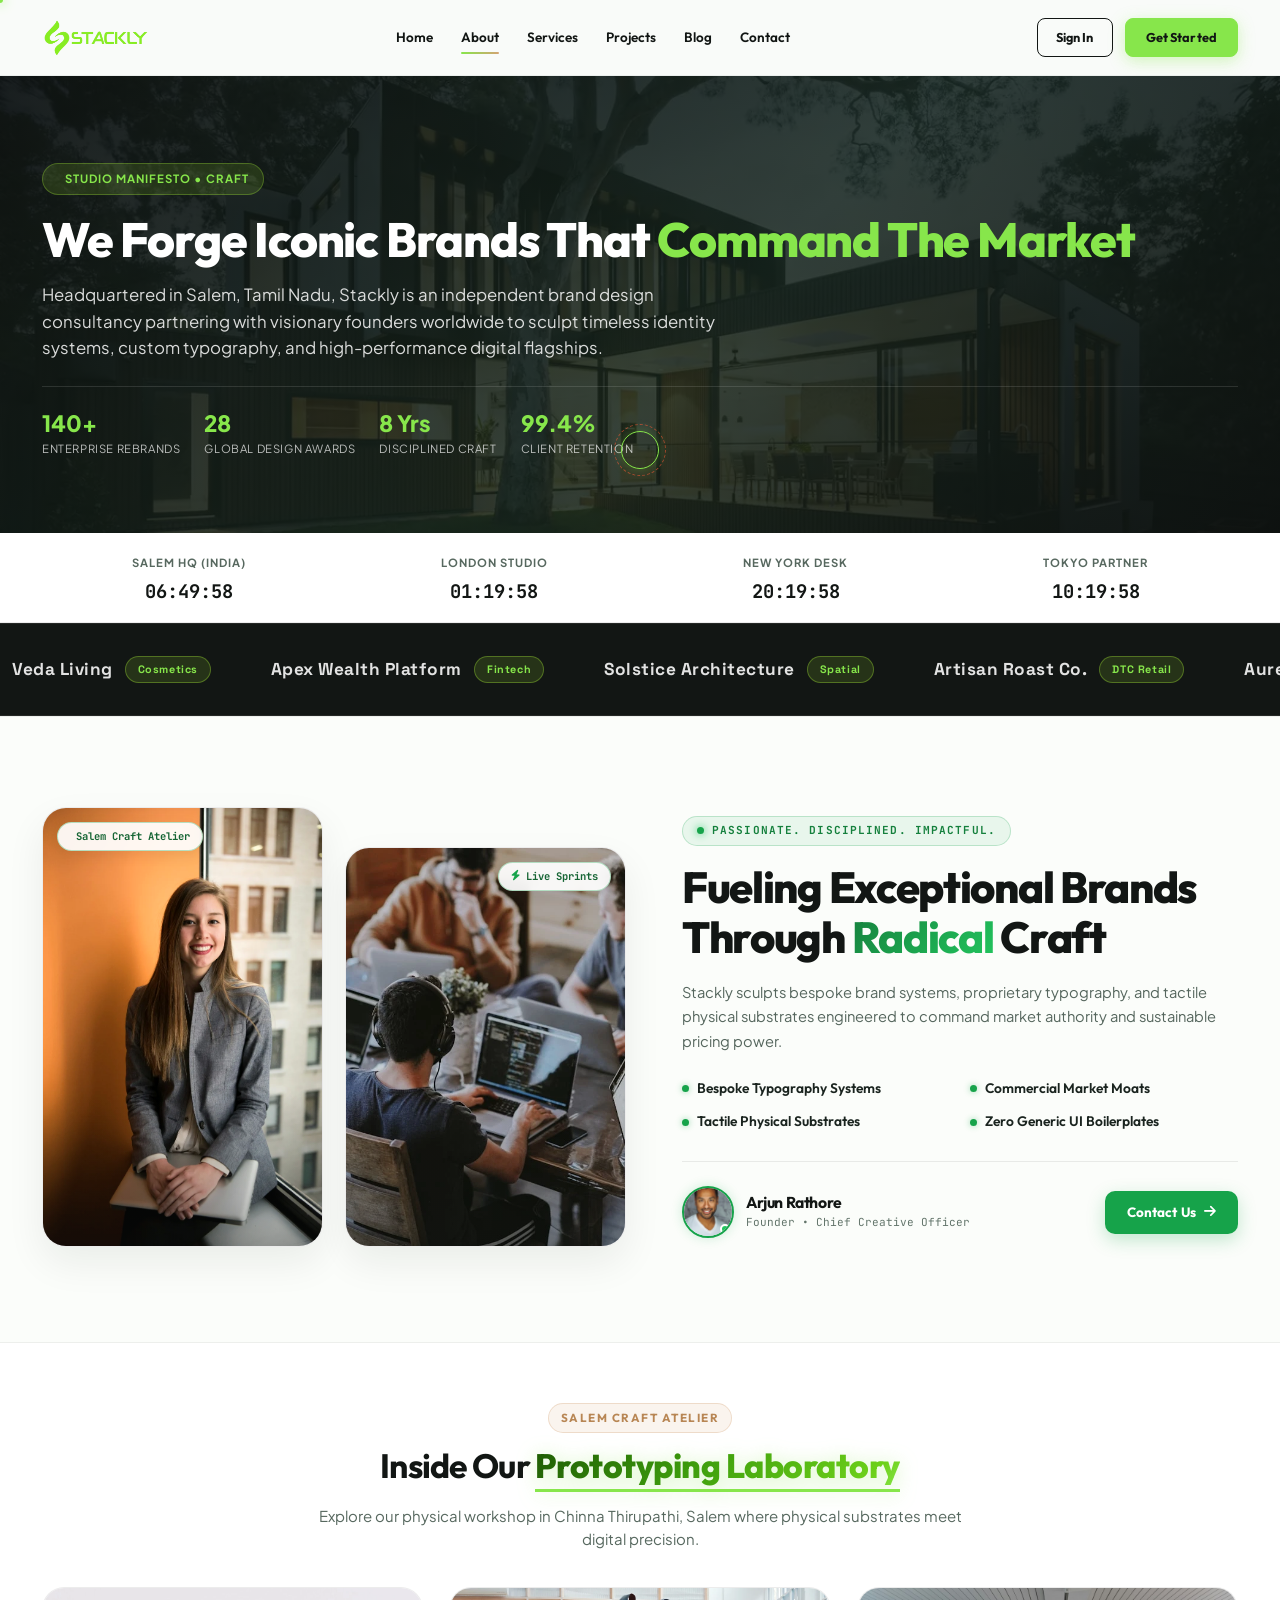
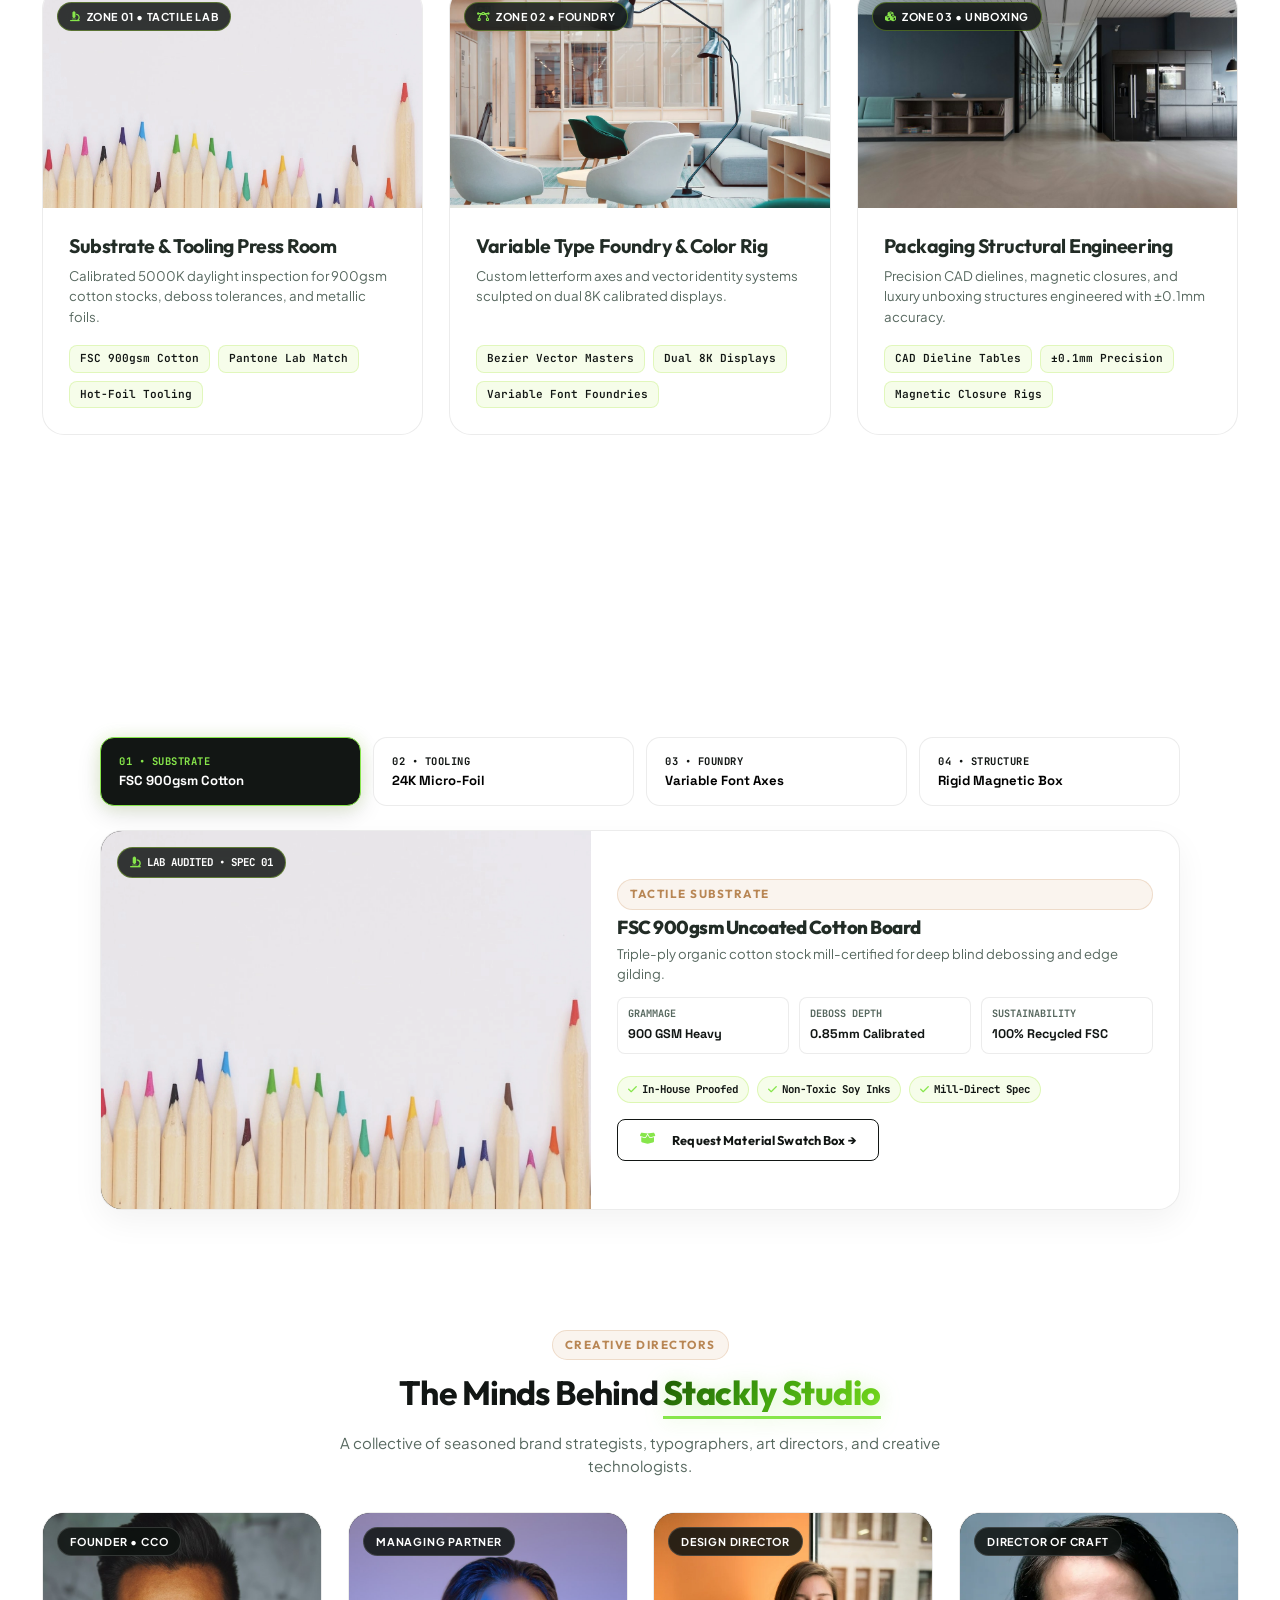
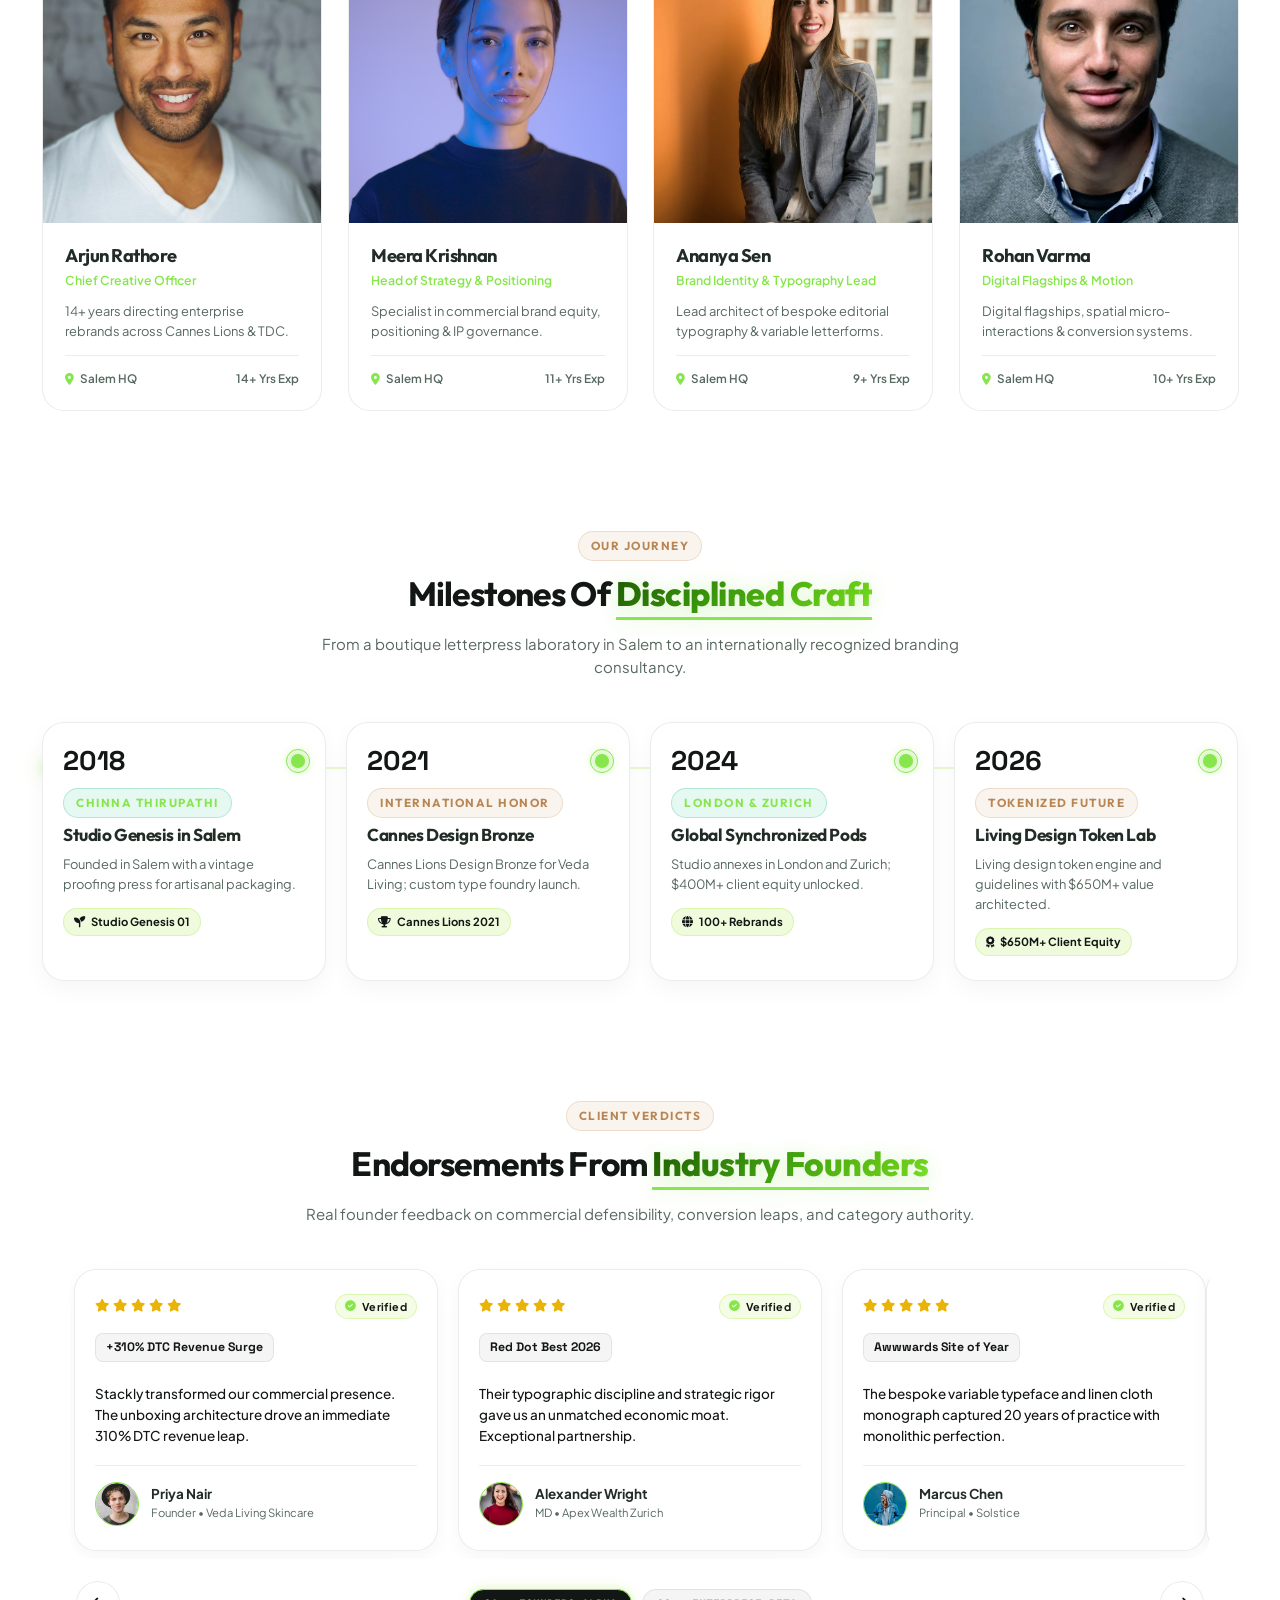
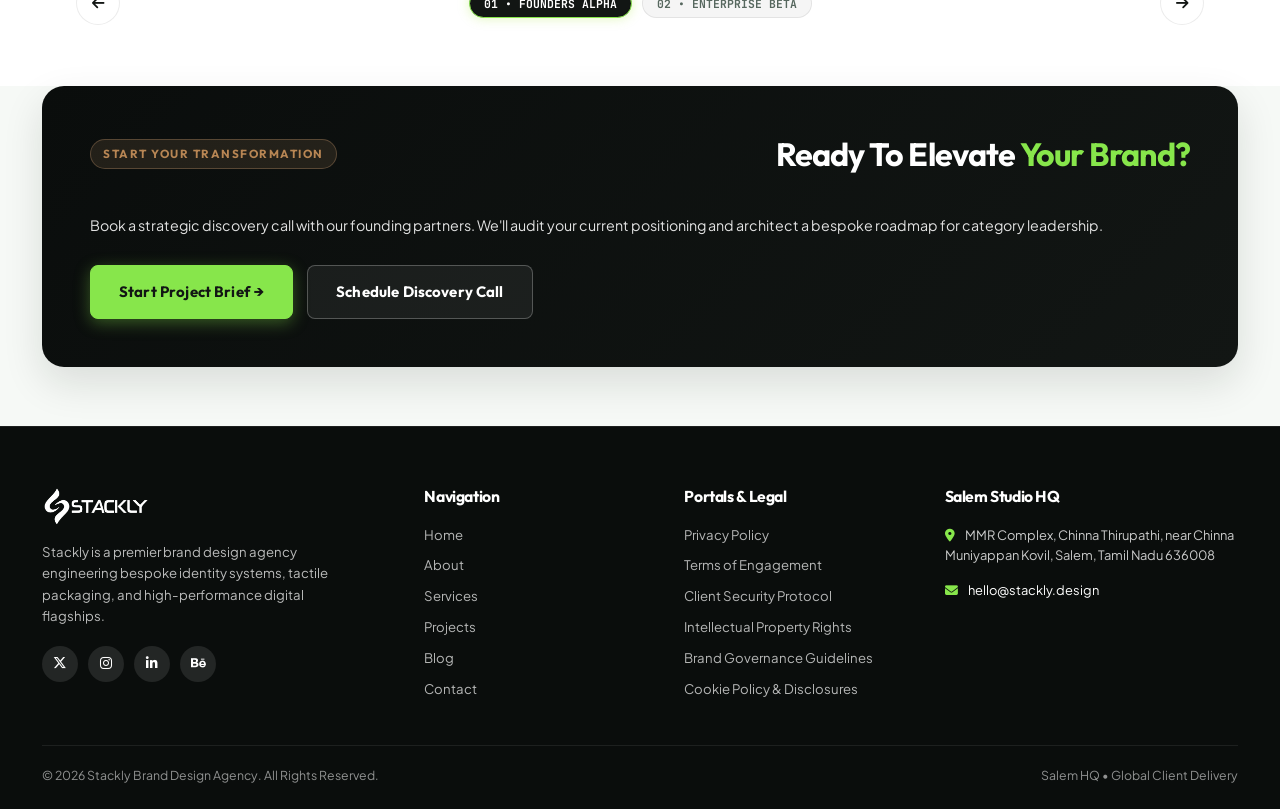
==== about.html @ 0f4bc715 "Add files via upload" ====
<!DOCTYPE html>
<html lang="en">
<head>
    <meta charset="UTF-8">
    <meta name="viewport" content="width=device-width, initial-scale=1.0">
    <title>About Atelier &amp; Philosophy | Stackly - Brand Design Agency</title>
    <link rel="icon" href="assets/top-logo.webp" type="image/webp">

    <link rel="preconnect" href="https://fonts.googleapis.com">
    <link rel="preconnect" href="https://fonts.gstatic.com" crossorigin>
    <link href="https://fonts.googleapis.com/css2?family=Inter:wght@300;400;500;600;700;800&family=JetBrains+Mono:wght@500;600;700&family=Playfair+Display:ital,wght@0,600;0,700;1,600&family=Plus+Jakarta+Sans:wght@400;500;600;700;800&family=Space+Grotesk:wght@500;600;700;800&display=swap" rel="stylesheet">
    <link rel="stylesheet" href="https://cdnjs.cloudflare.com/ajax/libs/font-awesome/6.5.1/css/all.min.css">
    <link rel="stylesheet" href="style.css">
</head>
<body>

    <header class="site-header">
        <div class="container header-container">
            <a href="index.html" class="brand-logo" title="Stackly Home">
                <img src="assets/logo.webp" alt="Stackly Studio">
            </a>

            <nav class="nav-links-wrap">
                <a href="index.html">Home</a>
                <a href="about.html" class="active">About</a>
                <a href="services.html">Services</a>
                <a href="projects.html">Projects</a>
                <a href="blog.html">Blog</a>
                <a href="contact.html">Contact</a>
            </nav>

            <div class="nav-cta-actions">
                <a href="signin.html" class="btn btn-outline" style="padding: 8px 18px; font-size: 0.85rem;">Sign In</a>
                <a href="get-started.html" class="btn btn-accent" style="padding: 8px 20px; font-size: 0.85rem;">Get Started</a>
                <button class="mobile-menu-toggle" id="mobileMenuToggle" aria-label="Open Menu">
                    <i class="fas fa-bars"></i>
                </button>
            </div>
        </div>
    </header>

    <div class="mobile-nav-drawer" id="mobileNavDrawer">
        <div class="mobile-drawer-header">
            <a href="index.html" class="brand-logo" title="Stackly Studio Home">
                <img src="assets/logo.webp" alt="Stackly Studio">
            </a>
            <button class="mobile-drawer-close" id="mobileDrawerClose" aria-label="Close Mobile Menu"><i class="fas fa-times"></i></button>
        </div>
        <div class="mobile-drawer-links">
            <a href="index.html">Home</a>
            <a href="about.html" class="active">About</a>
            <a href="services.html">Services</a>
            <a href="projects.html">Projects</a>
            <a href="blog.html">Blog</a>
            <a href="contact.html">Contact</a>
        </div>
        <div class="mobile-drawer-actions">
            <a href="signin.html" class="btn btn-outline btn-block">Sign In</a>
            <a href="get-started.html" class="btn btn-accent btn-block">Get Started</a>
        </div>
    </div>

    <section class="page-hero-banner hero-bg-about">
        <div class="container anim-slide-up">
            <span class="page-hero-eyebrow"><i class="fas fa-sparkles"></i> STUDIO MANIFESTO &bull; CRAFT</span>
            <h1 class="page-hero-title">
                We Forge Iconic Brands That <span>Command The Market</span>
            </h1>
            <p class="page-hero-subtitle">
                Headquartered in Salem, Tamil Nadu, Stackly is an independent brand design consultancy partnering with visionary founders worldwide to sculpt timeless identity systems, custom typography, and high-performance digital flagships.
            </p>
            <div class="page-hero-stats-row">
                <div class="page-hero-stat-item">
                    <span class="page-hero-stat-value">140+</span>
                    <span class="page-hero-stat-label">Enterprise Rebrands</span>
                </div>
                <div class="page-hero-stat-item">
                    <span class="page-hero-stat-value">28</span>
                    <span class="page-hero-stat-label">Global Design Awards</span>
                </div>
                <div class="page-hero-stat-item">
                    <span class="page-hero-stat-value">8 Yrs</span>
                    <span class="page-hero-stat-label">Disciplined Craft</span>
                </div>
                <div class="page-hero-stat-item">
                    <span class="page-hero-stat-value">99.4%</span>
                    <span class="page-hero-stat-label">Client Retention</span>
                </div>
            </div>
        </div>
    </section>

    <div style="background: #ffffff; border-bottom: 1px solid var(--border-subtle); padding: 16px 0;">
        <div class="container">
            <div style="display: flex; justify-content: space-around; flex-wrap: wrap; gap: 16px; text-align: center;" class="anim-slide-up">
                <div class="studio-clock-col">
                    <span style="font-size: 0.75rem; text-transform: uppercase; color: var(--text-muted); font-weight: 700; letter-spacing: 1px;">SALEM HQ (INDIA)</span>
                    <strong class="studio-clock-time" data-tz="Asia/Kolkata" style="display: block; font-family: 'JetBrains Mono', monospace; font-size: 1.25rem; color: var(--primary-green); margin-top: 4px;">--:--:--</strong>
                </div>
                <div class="studio-clock-col">
                    <span style="font-size: 0.75rem; text-transform: uppercase; color: var(--text-muted); font-weight: 700; letter-spacing: 1px;">LONDON STUDIO</span>
                    <strong class="studio-clock-time" data-tz="Europe/London" style="display: block; font-family: 'JetBrains Mono', monospace; font-size: 1.25rem; color: var(--primary-green); margin-top: 4px;">--:--:--</strong>
                </div>
                <div class="studio-clock-col">
                    <span style="font-size: 0.75rem; text-transform: uppercase; color: var(--text-muted); font-weight: 700; letter-spacing: 1px;">NEW YORK DESK</span>
                    <strong class="studio-clock-time" data-tz="America/New_York" style="display: block; font-family: 'JetBrains Mono', monospace; font-size: 1.25rem; color: var(--primary-green); margin-top: 4px;">--:--:--</strong>
                </div>
                <div class="studio-clock-col">
                    <span style="font-size: 0.75rem; text-transform: uppercase; color: var(--text-muted); font-weight: 700; letter-spacing: 1px;">TOKYO PARTNER</span>
                    <strong class="studio-clock-time" data-tz="Asia/Tokyo" style="display: block; font-family: 'JetBrains Mono', monospace; font-size: 1.25rem; color: var(--primary-green); margin-top: 4px;">--:--:--</strong>
                </div>
            </div>
        </div>
    </div>

    <div class="agency-marquee-section">
        <div class="agency-marquee-track">
            <span class="marquee-brand-item"><i class="fas fa-sparkles"></i> Veda Living <span class="marquee-pill">Cosmetics</span></span>
            <span class="marquee-brand-item"><i class="fas fa-sparkles"></i> Apex Wealth Platform <span class="marquee-pill">Fintech</span></span>
            <span class="marquee-brand-item"><i class="fas fa-sparkles"></i> Solstice Architecture <span class="marquee-pill">Spatial</span></span>
            <span class="marquee-brand-item"><i class="fas fa-sparkles"></i> Artisan Roast Co. <span class="marquee-pill">DTC Retail</span></span>
            <span class="marquee-brand-item"><i class="fas fa-sparkles"></i> Aurelia Haute Couture <span class="marquee-pill">Luxury</span></span>
            <span class="marquee-brand-item"><i class="fas fa-sparkles"></i> Horizon Mobility <span class="marquee-pill">EV &amp; Auto</span></span>
            <span class="marquee-brand-item"><i class="fas fa-sparkles"></i> Chronos Swiss Horology <span class="marquee-pill">Timepieces</span></span>
            <span class="marquee-brand-item"><i class="fas fa-sparkles"></i> Luma Spatial AI <span class="marquee-pill">Compute</span></span>

            <span class="marquee-brand-item"><i class="fas fa-sparkles"></i> Veda Living <span class="marquee-pill">Cosmetics</span></span>
            <span class="marquee-brand-item"><i class="fas fa-sparkles"></i> Apex Wealth Platform <span class="marquee-pill">Fintech</span></span>
            <span class="marquee-brand-item"><i class="fas fa-sparkles"></i> Solstice Architecture <span class="marquee-pill">Spatial</span></span>
            <span class="marquee-brand-item"><i class="fas fa-sparkles"></i> Artisan Roast Co. <span class="marquee-pill">DTC Retail</span></span>
            <span class="marquee-brand-item"><i class="fas fa-sparkles"></i> Aurelia Haute Couture <span class="marquee-pill">Luxury</span></span>
            <span class="marquee-brand-item"><i class="fas fa-sparkles"></i> Horizon Mobility <span class="marquee-pill">EV &amp; Auto</span></span>
            <span class="marquee-brand-item"><i class="fas fa-sparkles"></i> Chronos Swiss Horology <span class="marquee-pill">Timepieces</span></span>
            <span class="marquee-brand-item"><i class="fas fa-sparkles"></i> Luma Spatial AI <span class="marquee-pill">Compute</span></span>
        </div>
    </div>

    <section class="section atelier-showcase-section" id="atelierCreativeShowcase">
        <div class="container">
            <div class="atelier-showcase-grid">

                <div class="atelier-staggered-images anim-slide-up">
                    <div class="staggered-portrait-card card-primary">
                        <div class="portrait-img-wrap">
                            <img src="assets/images/hero_candidate_1.webp" alt="Stackly Creative Director at Salem Atelier" class="img-crystal-clear">
                            <div class="portrait-subtle-gradient"></div>
                        </div>
                        <div class="portrait-floating-badge">
                            <i class="fas fa-sparkles text-green"></i>
                            <span>Salem Craft Atelier</span>
                        </div>
                    </div>

                    <div class="staggered-portrait-card card-secondary">
                        <div class="portrait-img-wrap">
                            <img src="assets/images/team_collab.webp" alt="Stackly Brand Sprint Workshop" class="img-crystal-clear">
                            <div class="portrait-subtle-gradient"></div>
                        </div>
                        <div class="portrait-floating-badge badge-right">
                            <i class="fas fa-bolt text-green"></i>
                            <span>Live Sprints</span>
                        </div>
                    </div>
                </div>

                <div class="atelier-showcase-content anim-slide-up">
                    <div class="atelier-eyebrow-tag">
                        <span class="eyebrow-pulse-dot"></span>
                        <span>Passionate. Disciplined. Impactful.</span>
                    </div>

                    <h2 class="atelier-showcase-title">
                        Fueling Exceptional Brands Through <span class="text-green-accent">Radical</span> Craft
                    </h2>

                    <p class="atelier-showcase-desc">
                        Stackly sculpts bespoke brand systems, proprietary typography, and tactile physical substrates engineered to command market authority and sustainable pricing power.
                    </p>

                    <div class="atelier-checklist-grid">
                        <div class="checklist-col">
                            <div class="checklist-item">
                                <span class="green-bullet"></span>
                                <span>Bespoke Typography Systems</span>
                            </div>
                            <div class="checklist-item">
                                <span class="green-bullet"></span>
                                <span>Tactile Physical Substrates</span>
                            </div>
                        </div>
                        <div class="checklist-col">
                            <div class="checklist-item">
                                <span class="green-bullet"></span>
                                <span>Commercial Market Moats</span>
                            </div>
                            <div class="checklist-item">
                                <span class="green-bullet"></span>
                                <span>Zero Generic UI Boilerplates</span>
                            </div>
                        </div>
                    </div>

                    <div class="atelier-action-dock">
                        <div class="atelier-founder-card">
                            <div class="founder-avatar-wrap">
                                <img src="assets/images/founder_portrait.webp" alt="Arjun Rathore - Founder &amp; CCO">
                                <span class="founder-status-indicator"></span>
                            </div>
                            <div class="founder-details">
                                <h4 class="founder-name">Arjun Rathore</h4>
                                <span class="founder-role">Founder &bull; Chief Creative Officer</span>
                            </div>
                        </div>

                        <a href="contact.html" class="btn btn-green-action">
                            <span>Contact Us</span>
                            <i class="fas fa-arrow-right"></i>
                        </a>
                    </div>

                </div>

            </div>
        </div>
    </section>

    <section class="section" id="salemLaboratory" style="background: var(--bg-surface);">
        <div class="container">
            <div class="section-header text-center anim-slide-up">
                <span class="section-eyebrow sandal">SALEM CRAFT ATELIER</span>
                <h2 class="section-title">Inside Our <span>Prototyping Laboratory</span></h2>
                <p class="section-subtitle">Explore our physical workshop in Chinna Thirupathi, Salem where physical substrates meet digital precision.</p>
            </div>

            <div class="atelier-lab-grid anim-zoom-in">

                <div class="atelier-lab-card">
                    <div class="atelier-lab-thumb">
                        <img src="assets/images/studio_materials.webp" alt="Substrate and Tooling Press Room">
                        <span class="lab-hotspot-badge"><i class="fas fa-microscope"></i> ZONE 01 &bull; TACTILE LAB</span>
                    </div>
                    <div class="atelier-lab-body">
                        <h3>Substrate &amp; Tooling Press Room</h3>
                        <p>Calibrated 5000K daylight inspection for 900gsm cotton stocks, deboss tolerances, and metallic foils.</p>
                        <div class="lab-specs-tag-row">
                            <span class="lab-tag-pill">FSC 900gsm Cotton</span>
                            <span class="lab-tag-pill">Pantone Lab Match</span>
                            <span class="lab-tag-pill">Hot-Foil Tooling</span>
                        </div>
                    </div>
                </div>

                <div class="atelier-lab-card">
                    <div class="atelier-lab-thumb">
                        <img src="assets/images/hero_creative_workspace.webp" alt="Variable Typography Foundry">
                        <span class="lab-hotspot-badge"><i class="fas fa-bezier-curve"></i> ZONE 02 &bull; FOUNDRY</span>
                    </div>
                    <div class="atelier-lab-body">
                        <h3>Variable Type Foundry &amp; Color Rig</h3>
                        <p>Custom letterform axes and vector identity systems sculpted on dual 8K calibrated displays.</p>
                        <div class="lab-specs-tag-row">
                            <span class="lab-tag-pill">Bezier Vector Masters</span>
                            <span class="lab-tag-pill">Dual 8K Displays</span>
                            <span class="lab-tag-pill">Variable Font Foundries</span>
                        </div>
                    </div>
                </div>

                <div class="atelier-lab-card">
                    <div class="atelier-lab-thumb">
                        <img src="assets/images/studio_office.webp" alt="Packaging Engineering Workshop">
                        <span class="lab-hotspot-badge"><i class="fas fa-cubes"></i> ZONE 03 &bull; UNBOXING</span>
                    </div>
                    <div class="atelier-lab-body">
                        <h3>Packaging Structural Engineering</h3>
                        <p>Precision CAD dielines, magnetic closures, and luxury unboxing structures engineered with &plusmn;0.1mm accuracy.</p>
                        <div class="lab-specs-tag-row">
                            <span class="lab-tag-pill">CAD Dieline Tables</span>
                            <span class="lab-tag-pill">&plusmn;0.1mm Precision</span>
                            <span class="lab-tag-pill">Magnetic Closure Rigs</span>
                        </div>
                    </div>
                </div>
            </div>
        </div>
    </section>

    <section class="section" style="background: #ffffff;">
        <div class="container">
            <div class="section-header text-center anim-slide-up">
                <span class="section-eyebrow sandal">PROPRIETARY SUBSTRATES</span>
                <h2 class="section-title">The Studio Specimen <span>Vault</span></h2>
                <p class="section-subtitle">Every identity is grounded in tangible materiality. Select a substrate to inspect calibrated craft specs.</p>
            </div>

            <div class="specimen-vault-deck anim-zoom-in">

                <div class="specimen-tabs-row" id="specimenTabs">
                    <button class="specimen-tab-trigger active" data-specimen="0">
                        <span class="tab-tag">01 &bull; SUBSTRATE</span>
                        <span class="tab-label">FSC 900gsm Cotton</span>
                    </button>
                    <button class="specimen-tab-trigger" data-specimen="1">
                        <span class="tab-tag">02 &bull; TOOLING</span>
                        <span class="tab-label">24K Micro-Foil</span>
                    </button>
                    <button class="specimen-tab-trigger" data-specimen="2">
                        <span class="tab-tag">03 &bull; FOUNDRY</span>
                        <span class="tab-label">Variable Font Axes</span>
                    </button>
                    <button class="specimen-tab-trigger" data-specimen="3">
                        <span class="tab-tag">04 &bull; STRUCTURE</span>
                        <span class="tab-label">Rigid Magnetic Box</span>
                    </button>
                </div>

                <div class="specimen-display-panel" id="specimenPanel">
                    <div class="specimen-panel-thumb">
                        <img id="specimenImg" src="assets/images/studio_materials.webp" alt="FSC Cotton Substrate Specimen">
                        <span class="specimen-floating-badge" id="specimenBadge"><i class="fas fa-microscope"></i> LAB AUDITED &bull; SPEC 01</span>
                    </div>
                    <div class="specimen-panel-body">
                        <span class="section-eyebrow sandal" id="specimenCat" style="margin-bottom: 6px; display: inline-block;">TACTILE SUBSTRATE</span>
                        <h3 id="specimenTitle">FSC 900gsm Uncoated Cotton Board</h3>
                        <p id="specimenDesc">Triple-ply organic cotton stock mill-certified for deep blind debossing and edge gilding.</p>

                        <div class="specimen-specs-triad">
                            <div class="specimen-spec-box">
                                <span class="spec-k" id="specK1Title">Grammage</span>
                                <span class="spec-v" id="specK1Val">900 GSM Heavy</span>
                            </div>
                            <div class="specimen-spec-box">
                                <span class="spec-k" id="specK2Title">Deboss Depth</span>
                                <span class="spec-v" id="specK2Val">0.85mm Calibrated</span>
                            </div>
                            <div class="specimen-spec-box">
                                <span class="spec-k" id="specK3Title">Sustainability</span>
                                <span class="spec-v" id="specK3Val">100% Recycled FSC</span>
                            </div>
                        </div>

                        <div class="specimen-finishes-row">
                            <span class="specimen-chip"><i class="fas fa-check"></i> In-House Proofed</span>
                            <span class="specimen-chip"><i class="fas fa-check"></i> Non-Toxic Soy Inks</span>
                            <span class="specimen-chip"><i class="fas fa-check"></i> Mill-Direct Spec</span>
                        </div>

                        <div>
                            <a href="contact.html" class="btn btn-outline" style="padding: 10px 22px; font-size: 0.85rem;"><i class="fas fa-box-open" style="margin-right: 6px; color: var(--primary-lime);"></i> Request Material Swatch Box &rarr;</a>
                        </div>
                    </div>
                </div>
            </div>
        </div>
    </section>

    <section class="section" style="background: #ffffff;">
        <div class="container">
            <div class="section-header text-center anim-slide-up">
                <span class="section-eyebrow sandal">CREATIVE DIRECTORS</span>
                <h2 class="section-title">The Minds Behind <span>Stackly Studio</span></h2>
                <p class="section-subtitle">A collective of seasoned brand strategists, typographers, art directors, and creative technologists.</p>
            </div>

            <div class="team-interactive-grid">

                <div class="team-interactive-card anim-slide-up">
                    <div class="team-photo-frame">
                        <img src="assets/images/founder_portrait.webp" alt="Arjun Rathore">
                        <span class="team-role-pill">Founder &bull; CCO</span>
                        <div class="team-social-dock">
                            <a href="404.html" class="team-social-btn" title="LinkedIn"><i class="fab fa-linkedin-in"></i></a>
                            <a href="404.html" class="team-social-btn" title="X"><i class="fa-brands fa-x-twitter"></i></a>
                            <a href="404.html" class="team-social-btn" title="Behance"><i class="fab fa-behance"></i></a>
                            <a href="contact.html" class="team-social-btn" title="Contact"><i class="fas fa-envelope"></i></a>
                        </div>
                    </div>
                    <div class="team-card-info">
                        <h3>Arjun Rathore</h3>
                        <span class="team-sub-title">Chief Creative Officer</span>
                        <p>14+ years directing enterprise rebrands across Cannes Lions &amp; TDC.</p>
                        <div class="team-meta-row">
                            <span><i class="fas fa-location-dot" style="color: var(--primary-lime); margin-right: 4px;"></i> Salem HQ</span>
                            <span>14+ Yrs Exp</span>
                        </div>
                    </div>
                </div>

                <div class="team-interactive-card anim-slide-up" style="transition-delay: 0.1s;">
                    <div class="team-photo-frame">
                        <img src="assets/images/director_portrait.webp" alt="Meera Krishnan">
                        <span class="team-role-pill">Managing Partner</span>
                        <div class="team-social-dock">
                            <a href="404.html" class="team-social-btn" title="LinkedIn"><i class="fab fa-linkedin-in"></i></a>
                            <a href="404.html" class="team-social-btn" title="X"><i class="fa-brands fa-x-twitter"></i></a>
                            <a href="404.html" class="team-social-btn" title="Behance"><i class="fab fa-behance"></i></a>
                            <a href="contact.html" class="team-social-btn" title="Contact"><i class="fas fa-envelope"></i></a>
                        </div>
                    </div>
                    <div class="team-card-info">
                        <h3>Meera Krishnan</h3>
                        <span class="team-sub-title">Head of Strategy &amp; Positioning</span>
                        <p>Specialist in commercial brand equity, positioning &amp; IP governance.</p>
                        <div class="team-meta-row">
                            <span><i class="fas fa-location-dot" style="color: var(--primary-lime); margin-right: 4px;"></i> Salem HQ</span>
                            <span>11+ Yrs Exp</span>
                        </div>
                    </div>
                </div>

                <div class="team-interactive-card anim-slide-up" style="transition-delay: 0.2s;">
                    <div class="team-photo-frame">
                        <img src="assets/images/hero_candidate_1.webp" alt="Ananya Sen">
                        <span class="team-role-pill">Design Director</span>
                        <div class="team-social-dock">
                            <a href="404.html" class="team-social-btn" title="LinkedIn"><i class="fab fa-linkedin-in"></i></a>
                            <a href="404.html" class="team-social-btn" title="X"><i class="fa-brands fa-x-twitter"></i></a>
                            <a href="404.html" class="team-social-btn" title="Behance"><i class="fab fa-behance"></i></a>
                            <a href="contact.html" class="team-social-btn" title="Contact"><i class="fas fa-envelope"></i></a>
                        </div>
                    </div>
                    <div class="team-card-info">
                        <h3>Ananya Sen</h3>
                        <span class="team-sub-title">Brand Identity &amp; Typography Lead</span>
                        <p>Lead architect of bespoke editorial typography &amp; variable letterforms.</p>
                        <div class="team-meta-row">
                            <span><i class="fas fa-location-dot" style="color: var(--primary-lime); margin-right: 4px;"></i> Salem HQ</span>
                            <span>9+ Yrs Exp</span>
                        </div>
                    </div>
                </div>

                <div class="team-interactive-card anim-slide-up" style="transition-delay: 0.3s;">
                    <div class="team-photo-frame">
                        <img src="assets/images/design_lead.webp" alt="Rohan Varma">
                        <span class="team-role-pill">Director of Craft</span>
                        <div class="team-social-dock">
                            <a href="404.html" class="team-social-btn" title="LinkedIn"><i class="fab fa-linkedin-in"></i></a>
                            <a href="404.html" class="team-social-btn" title="X"><i class="fa-brands fa-x-twitter"></i></a>
                            <a href="404.html" class="team-social-btn" title="Behance"><i class="fab fa-behance"></i></a>
                            <a href="contact.html" class="team-social-btn" title="Contact"><i class="fas fa-envelope"></i></a>
                        </div>
                    </div>
                    <div class="team-card-info">
                        <h3>Rohan Varma</h3>
                        <span class="team-sub-title">Digital Flagships &amp; Motion</span>
                        <p>Digital flagships, spatial micro-interactions &amp; conversion systems.</p>
                        <div class="team-meta-row">
                            <span><i class="fas fa-location-dot" style="color: var(--primary-lime); margin-right: 4px;"></i> Salem HQ</span>
                            <span>10+ Yrs Exp</span>
                        </div>
                    </div>
                </div>
            </div>
        </div>
    </section>

    <section class="section" style="background: var(--bg-surface);">
        <div class="container">
            <div class="section-header text-center anim-slide-up">
                <span class="section-eyebrow sandal">OUR JOURNEY</span>
                <h2 class="section-title">Milestones Of <span>Disciplined Craft</span></h2>
                <p class="section-subtitle">From a boutique letterpress laboratory in Salem to an internationally recognized branding consultancy.</p>
            </div>

            <div class="timeline-pipeline-track anim-slide-up">

                <div class="timeline-pipeline-card">
                    <div class="timeline-node-header">
                        <span class="timeline-year-callout">2018</span>
                        <span class="timeline-node-pin"></span>
                    </div>
                    <span class="section-eyebrow" style="margin-bottom: 6px;">CHINNA THIRUPATHI</span>
                    <h4>Studio Genesis in Salem</h4>
                    <p>Founded in Salem with a vintage proofing press for artisanal packaging.</p>
                    <span class="timeline-stat-tag"><i class="fas fa-seedling"></i> Studio Genesis 01</span>
                </div>

                <div class="timeline-pipeline-card" style="transition-delay: 0.1s;">
                    <div class="timeline-node-header">
                        <span class="timeline-year-callout">2021</span>
                        <span class="timeline-node-pin"></span>
                    </div>
                    <span class="section-eyebrow sandal" style="margin-bottom: 6px;">INTERNATIONAL HONOR</span>
                    <h4>Cannes Design Bronze</h4>
                    <p>Cannes Lions Design Bronze for Veda Living; custom type foundry launch.</p>
                    <span class="timeline-stat-tag"><i class="fas fa-trophy"></i> Cannes Lions 2021</span>
                </div>

                <div class="timeline-pipeline-card" style="transition-delay: 0.2s;">
                    <div class="timeline-node-header">
                        <span class="timeline-year-callout">2024</span>
                        <span class="timeline-node-pin"></span>
                    </div>
                    <span class="section-eyebrow" style="margin-bottom: 6px;">LONDON &amp; ZURICH</span>
                    <h4>Global Synchronized Pods</h4>
                    <p>Studio annexes in London and Zurich; $400M+ client equity unlocked.</p>
                    <span class="timeline-stat-tag"><i class="fas fa-globe"></i> 100+ Rebrands</span>
                </div>

                <div class="timeline-pipeline-card" style="transition-delay: 0.3s;">
                    <div class="timeline-node-header">
                        <span class="timeline-year-callout">2026</span>
                        <span class="timeline-node-pin"></span>
                    </div>
                    <span class="section-eyebrow sandal" style="margin-bottom: 6px;">TOKENIZED FUTURE</span>
                    <h4>Living Design Token Lab</h4>
                    <p>Living design token engine and guidelines with $650M+ value architected.</p>
                    <span class="timeline-stat-tag"><i class="fas fa-award"></i> $650M+ Client Equity</span>
                </div>
            </div>
        </div>
    </section>

    <section class="section" style="background: var(--bg-surface);">
        <div class="container">
            <div class="section-header text-center anim-slide-up">
                <span class="section-eyebrow sandal">CLIENT VERDICTS</span>
                <h2 class="section-title">Endorsements From <span>Industry Founders</span></h2>
                <p class="section-subtitle">Real founder feedback on commercial defensibility, conversion leaps, and category authority.</p>
            </div>

            <div class="verdicts-multislide-container anim-zoom-in">
                <div class="verdicts-multislide-viewport">
                    <div class="verdicts-multislide-track" id="verdictsMultiTrack">

                        <div class="verdicts-deck-page">

                            <div class="verdict-compact-card">
                                <div>
                                    <div class="short-card-header">
                                        <div class="stars-rating-row">
                                            <i class="fas fa-star"></i><i class="fas fa-star"></i><i class="fas fa-star"></i><i class="fas fa-star"></i><i class="fas fa-star"></i>
                                        </div>
                                        <span class="verified-founder-badge"><i class="fas fa-check-circle"></i> Verified</span>
                                    </div>
                                    <span class="impact-metric-pill">+310% DTC Revenue Surge</span>
                                    <p class="verdict-card-quote">
                                        Stackly transformed our commercial presence. The unboxing architecture drove an immediate 310% DTC revenue leap.
                                    </p>
                                </div>
                                <div class="short-client-profile">
                                    <img src="assets/images/user1.webp" alt="Priya Nair" class="short-client-avatar">
                                    <div class="short-client-meta">
                                        <strong>Priya Nair</strong>
                                        <span>Founder &bull; Veda Living Skincare</span>
                                    </div>
                                </div>
                            </div>

                            <div class="verdict-compact-card">
                                <div>
                                    <div class="short-card-header">
                                        <div class="stars-rating-row">
                                            <i class="fas fa-star"></i><i class="fas fa-star"></i><i class="fas fa-star"></i><i class="fas fa-star"></i><i class="fas fa-star"></i>
                                        </div>
                                        <span class="verified-founder-badge"><i class="fas fa-check-circle"></i> Verified</span>
                                    </div>
                                    <span class="impact-metric-pill">Red Dot Best 2026</span>
                                    <p class="verdict-card-quote">
                                        Their typographic discipline and strategic rigor gave us an unmatched economic moat. Exceptional partnership.
                                    </p>
                                </div>
                                <div class="short-client-profile">
                                    <img src="assets/images/user2.webp" alt="Alexander Wright" class="short-client-avatar">
                                    <div class="short-client-meta">
                                        <strong>Alexander Wright</strong>
                                        <span>MD &bull; Apex Wealth Zurich</span>
                                    </div>
                                </div>
                            </div>

                            <div class="verdict-compact-card">
                                <div>
                                    <div class="short-card-header">
                                        <div class="stars-rating-row">
                                            <i class="fas fa-star"></i><i class="fas fa-star"></i><i class="fas fa-star"></i><i class="fas fa-star"></i><i class="fas fa-star"></i>
                                        </div>
                                        <span class="verified-founder-badge"><i class="fas fa-check-circle"></i> Verified</span>
                                    </div>
                                    <span class="impact-metric-pill">Awwwards Site of Year</span>
                                    <p class="verdict-card-quote">
                                        The bespoke variable typeface and linen cloth monograph captured 20 years of practice with monolithic perfection.
                                    </p>
                                </div>
                                <div class="short-client-profile">
                                    <img src="assets/images/user3.webp" alt="Marcus Chen" class="short-client-avatar">
                                    <div class="short-client-meta">
                                        <strong>Marcus Chen</strong>
                                        <span>Principal &bull; Solstice</span>
                                    </div>
                                </div>
                            </div>
                        </div>

                        <div class="verdicts-deck-page">

                            <div class="verdict-compact-card">
                                <div>
                                    <div class="short-card-header">
                                        <div class="stars-rating-row">
                                            <i class="fas fa-star"></i><i class="fas fa-star"></i><i class="fas fa-star"></i><i class="fas fa-star"></i><i class="fas fa-star"></i>
                                        </div>
                                        <span class="verified-founder-badge"><i class="fas fa-check-circle"></i> Verified</span>
                                    </div>
                                    <span class="impact-metric-pill">+220% Subscriptions</span>
                                    <p class="verdict-card-quote">
                                        Our embossed airtight tin packaging and headless store increased repeat subscriptions and customer LTV by 220%.
                                    </p>
                                </div>
                                <div class="short-client-profile">
                                    <img src="assets/images/user4.webp" alt="Elena Rossi" class="short-client-avatar">
                                    <div class="short-client-meta">
                                        <strong>Elena Rossi</strong>
                                        <span>Co-Founder &bull; Artisan Roast</span>
                                    </div>
                                </div>
                            </div>

                            <div class="verdict-compact-card">
                                <div>
                                    <div class="short-card-header">
                                        <div class="stars-rating-row">
                                            <i class="fas fa-star"></i><i class="fas fa-star"></i><i class="fas fa-star"></i><i class="fas fa-star"></i><i class="fas fa-star"></i>
                                        </div>
                                        <span class="verified-founder-badge"><i class="fas fa-check-circle"></i> Verified</span>
                                    </div>
                                    <span class="impact-metric-pill">100% Collector Sell-Out</span>
                                    <p class="verdict-card-quote">
                                        From kinetic tourbillon stingers to VIP certificates, Stackly executed luxury horology with surgical precision.
                                    </p>
                                </div>
                                <div class="short-client-profile">
                                    <img src="assets/images/cand_1508214751196-bcfd4ca60f91.webp" alt="Henri Dumont" class="short-client-avatar">
                                    <div class="short-client-meta">
                                        <strong>Henri Dumont</strong>
                                        <span>Heritage Director &bull; Chronos</span>
                                    </div>
                                </div>
                            </div>

                            <div class="verdict-compact-card">
                                <div>
                                    <div class="short-card-header">
                                        <div class="stars-rating-row">
                                            <i class="fas fa-star"></i><i class="fas fa-star"></i><i class="fas fa-star"></i><i class="fas fa-star"></i><i class="fas fa-star"></i>
                                        </div>
                                        <span class="verified-founder-badge"><i class="fas fa-check-circle"></i> Verified</span>
                                    </div>
                                    <span class="impact-metric-pill">Vogue Global Feature</span>
                                    <p class="verdict-card-quote">
                                        Sub-second page speeds and haute editorial layouts that convert discerning luxury buyers effortlessly.
                                    </p>
                                </div>
                                <div class="short-client-profile">
                                    <img src="assets/images/cand_1531746020798-e6953c6e8e04.webp" alt="Sophie Laurent" class="short-client-avatar">
                                    <div class="short-client-meta">
                                        <strong>Sophie Laurent</strong>
                                        <span>Creative Lead &bull; Aurelia</span>
                                    </div>
                                </div>
                            </div>
                        </div>
                    </div>
                </div>

                <div class="verdict-controls-bar">
                    <button class="verdict-nav-btn" id="prevVerdictsBtn" aria-label="Previous Reviews">
                        <i class="fas fa-arrow-left"></i>
                    </button>

                    <div class="verdict-indicators">
                        <button class="verdict-indicator-btn active" data-deck="0">01 &bull; FOUNDERS ALPHA</button>
                        <button class="verdict-indicator-btn" data-deck="1">02 &bull; ENTERPRISE BETA</button>
                    </div>

                    <button class="verdict-nav-btn" id="nextVerdictsBtn" aria-label="Next Reviews">
                        <i class="fas fa-arrow-right"></i>
                    </button>
                </div>
            </div>
        </div>
    </section>

    <section class="section" style="padding-top: 0;">
        <div class="container">
            <div class="responsive-cta-banner anim-zoom-in">
                <span class="section-eyebrow sandal">START YOUR TRANSFORMATION</span>
                <h2>Ready To Elevate <span>Your Brand?</span></h2>
                <p>Book a strategic discovery call with our founding partners. We'll audit your current positioning and architect a bespoke roadmap for category leadership.</p>
                <div class="responsive-cta-buttons">
                    <a href="get-started.html" class="btn btn-primary" style="padding: 14px 28px;">Start Project Brief &rarr;</a>
                    <a href="contact.html" class="btn btn-outline" style="padding: 14px 28px; background: rgba(255,255,255,0.06); border-color: rgba(255,255,255,0.25); color: #ffffff;">Schedule Discovery Call</a>
                </div>
            </div>
        </div>
    </section>

    <footer class="site-footer">
        <div class="container">
            <div class="footer-grid">
                <div class="footer-brand-col">
                    <a href="index.html"><img src="assets/logo.webp" alt="Stackly Studio"></a>
                    <p>Stackly is a premier brand design agency engineering bespoke identity systems, tactile packaging, and high-performance digital flagships.</p>
                    <div class="footer-socials">
                        <a href="404.html" class="footer-social-btn" title="X"><i class="fa-brands fa-x-twitter"></i></a>
                        <a href="404.html" class="footer-social-btn" title="Instagram"><i class="fab fa-instagram"></i></a>
                        <a href="404.html" class="footer-social-btn" title="LinkedIn"><i class="fab fa-linkedin-in"></i></a>
                        <a href="404.html" class="footer-social-btn" title="Behance"><i class="fab fa-behance"></i></a>
                    </div>
                </div>
                <div class="footer-col">
                    <h4>Navigation</h4>
                    <div class="footer-links-list">
                        <a href="index.html">Home</a>
                        <a href="about.html">About</a>
                        <a href="services.html">Services</a>
                        <a href="projects.html">Projects</a>
                        <a href="blog.html">Blog</a>
                        <a href="contact.html">Contact</a>
                    </div>
                </div>
                <div class="footer-col">
                    <h4>Portals &amp; Legal</h4>
                    <div class="footer-links-list">
                        <a href="404.html">Privacy Policy</a>
                        <a href="404.html">Terms of Engagement</a>
                        <a href="404.html">Client Security Protocol</a>
                        <a href="404.html">Intellectual Property Rights</a>
                        <a href="404.html">Brand Governance Guidelines</a>
                        <a href="404.html">Cookie Policy &amp; Disclosures</a>
                    </div>
                </div>
                <div class="footer-col">
                    <h4>Salem Studio HQ</h4>
                    <p class="footer-address-text">
                        <i class="fas fa-map-marker-alt" style="color: var(--accent-mint); margin-right: 8px;"></i>
                        MMR Complex, Chinna Thirupathi, near Chinna Muniyappan Kovil, Salem, Tamil Nadu 636008
                    </p>
                    <p class="footer-address-text">
                        <i class="fas fa-envelope" style="color: var(--accent-mint); margin-right: 8px;"></i>
                        <a href="contact.html" style="color: #ffffff;">hello@stackly.design</a>
                    </p>
                </div>
            </div>
            <div class="footer-bottom-bar">
                <div>&copy; 2026 Stackly Brand Design Agency. All Rights Reserved.</div>
                <div>Salem HQ &bull; Global Client Delivery</div>
            </div>
        </div>
    </footer>

    <script src="script.js"></script>
</body>
</html>
---- style.css ----
@import url('https://fonts.googleapis.com/css2?family=JetBrains+Mono:wght@500;600;700&family=Outfit:wght@400;500;600;700;800;900&family=Plus+Jakarta+Sans:ital,wght@0,400;0,500;0,600;0,700;0,800;1,400;1,600&display=swap');

:root {

  --font-heading: 'Outfit', -apple-system, BlinkMacSystemFont, sans-serif;
  --font-body: 'Plus Jakarta Sans', -apple-system, BlinkMacSystemFont, sans-serif;
  --font-mono: 'JetBrains Mono', monospace;

  --primary-lime: #87e64b;
  --primary-lime-hover: #96ec5e;
  --primary-lime-surface: #eefbe6;
  --primary-lime-glow: rgba(135, 230, 75, 0.45);

  --primary-obsidian: #121614;
  --primary-obsidian-light: #1a221e;
  --primary-obsidian-dark: #0a0d0c;

  --primary-green: #121614;
  --primary-green-light: #1e2924;
  --primary-green-dark: #0a0d0c;
  --primary-green-surface: #eefbe6;

  --accent-mint: #87e64b;
  --accent-mint-light: #9bf063;
  --accent-mint-glow: rgba(135, 230, 75, 0.45);

  --accent-emerald-dark: #073a25;
  --accent-emerald: #0d6e43;
  --accent-emerald-light: #159c63;

  --accent-coral: #ff5a36;
  --accent-coral-hover: #ff7150;
  --accent-coral-glow: rgba(255, 90, 54, 0.38);

  --accent-sandal: #d4a373;
  --accent-sandal-dark: #b88654;
  --accent-sandal-light: #faedcd;
  --accent-sandal-warm: #ff5a36;
  --accent-gold: #f59e0b;

  --bg-canvas: #f6f9f6;
  --bg-surface: #ffffff;
  --bg-light-mint: #f0faeb;
  --bg-sandal-tint: #fbf7f0;
  --bg-obsidian-card: #18201c;

  --card-bg: #ffffff;
  --card-bg-glass: rgba(255, 255, 255, 0.92);

  --text-dark: #121614;
  --text-body: #222c26;
  --text-muted: #57685f;
  --text-light: #899c92;
  --text-white: #ffffff;

  --border-subtle: rgba(18, 22, 20, 0.08);
  --border-accent: rgba(135, 230, 75, 0.45);
  --border-lime: rgba(135, 230, 75, 0.55);
  --border-coral: rgba(255, 90, 54, 0.4);
  --border-sandal: rgba(212, 163, 115, 0.35);

  --shadow-sm: 0 2px 8px rgba(18, 22, 20, 0.04);
  --shadow-md: 0 8px 24px rgba(18, 22, 20, 0.08);
  --shadow-lg: 0 16px 40px rgba(18, 22, 20, 0.12);
  --shadow-hover: 0 22px 48px rgba(18, 22, 20, 0.14), 0 0 18px rgba(135, 230, 75, 0.18);

  --radius-sm: 8px;
  --radius-md: 14px;
  --radius-lg: 22px;
  --radius-full: 9999px;

  --transition-fast: 0.22s cubic-bezier(0.16, 1, 0.3, 1);
  --transition-normal: 0.38s cubic-bezier(0.16, 1, 0.3, 1);
  --transition-smooth: 0.6s cubic-bezier(0.16, 1, 0.3, 1);
}

*, *::before, *::after {
  margin: 0;
  padding: 0;
  box-sizing: border-box;
}

html {
  scroll-behavior: smooth;
  font-size: 15px;
  overflow-x: clip;
  max-width: 100vw;
  width: 100%;
}

body {
  font-family: var(--font-body);
  background-color: var(--bg-canvas);
  color: var(--text-body);
  line-height: 1.58;
  overflow-x: clip;
  max-width: 100vw;
  width: 100%;
  position: relative;
  -webkit-font-smoothing: antialiased;
  -moz-osx-font-smoothing: grayscale;
}

html.menu-open,
body.menu-open {
  overflow: hidden !important;
  touch-action: none !important;
  height: 100% !important;
}

h1, h2, h3, h4, h5, h6 {
  font-family: var(--font-heading);
  color: var(--text-dark);
  font-weight: 700;
  line-height: 1.22;
  letter-spacing: -0.025em;
}

p {
  color: var(--text-muted);
  font-size: 0.95rem;
  line-height: 1.6;
}

a {
  color: inherit;
  text-decoration: none;
  transition: color var(--transition-fast);
}

img {
  max-width: 100%;
  height: auto;
  display: block;
}

button, input, select, textarea {
  font-family: inherit;
  font-size: inherit;
}

ul {
  list-style: none;
}

.custom-cursor-dot {
  position: fixed;
  top: 0;
  left: 0;
  width: 6px;
  height: 6px;
  background: var(--primary-lime);
  border-radius: 50%;
  pointer-events: none;
  z-index: 9999999;
  transform: translate(-50%, -50%);
  transition: opacity 0.2s ease;
  box-shadow: 0 0 12px var(--primary-lime), 0 0 4px #ffffff;
  will-change: transform;
}

.custom-cursor-gyro {
  position: fixed;
  top: 0;
  left: 0;
  width: 38px;
  height: 38px;
  pointer-events: none;
  z-index: 9999998;
  transform: translate(-50%, -50%);
  display: flex;
  align-items: center;
  justify-content: center;
  will-change: transform, width, height;
  transition: width 0.3s cubic-bezier(0.16, 1, 0.3, 1),
              height 0.3s cubic-bezier(0.16, 1, 0.3, 1);
}

.cursor-ring-inner {
  position: absolute;
  inset: 0;
  border-radius: 50%;
  border: 1.5px solid var(--primary-lime);
  background: transparent !important;
  box-shadow: 0 0 12px rgba(135, 230, 75, 0.25);
  transition: all 0.3s cubic-bezier(0.16, 1, 0.3, 1);
  backdrop-filter: none !important;
  -webkit-backdrop-filter: none !important;
  pointer-events: none;
}

.cursor-ring-dashed {
  position: absolute;
  inset: -7px;
  border-radius: 50%;
  border: 1px dashed rgba(255, 90, 54, 0.55);
  animation: gyroSpin 8s linear infinite;
  transition: all 0.3s cubic-bezier(0.16, 1, 0.3, 1);
  background: transparent !important;
  pointer-events: none;
}

@keyframes gyroSpin {
  from { transform: rotate(0deg); }
  to { transform: rotate(360deg); }
}

.custom-cursor-gyro.is-hovering {
  width: 54px;
  height: 54px;
}

.custom-cursor-gyro.is-hovering .cursor-ring-inner {
  background: transparent !important;
  border-color: var(--primary-lime);
  border-width: 1.5px;
  box-shadow: 0 0 16px rgba(135, 230, 75, 0.4);
  backdrop-filter: none !important;
  -webkit-backdrop-filter: none !important;
}

.custom-cursor-gyro.is-hovering .cursor-ring-dashed {
  inset: -5px;
  border: 1px dashed var(--accent-coral);
  animation: gyroSpin 2.5s linear infinite;
  box-shadow: 0 0 12px rgba(255, 90, 54, 0.25);
  background: transparent !important;
}

.custom-cursor-dot.is-hovering {
  opacity: 0 !important;
  transform: translate(-50%, -50%) scale(0) !important;
  transition: opacity 0.2s ease, transform 0.2s ease;
}

.cursor-stardust {
  position: fixed;
  width: 5px;
  height: 5px;
  border-radius: 50%;
  pointer-events: none;
  z-index: 9999995;
  background: var(--primary-lime);
  box-shadow: 0 0 8px var(--primary-lime);
  transform: translate(-50%, -50%);
  animation: stardustFade 0.65s cubic-bezier(0.16, 1, 0.3, 1) forwards;
}

@keyframes stardustFade {
  0% {
    opacity: 0.9;
    transform: translate(-50%, -50%) scale(1);
  }
  100% {
    opacity: 0;
    transform: translate(-50%, -50%) scale(0.2) translateY(8px);
  }
}

.cursor-burst {
  position: fixed;
  pointer-events: none;
  z-index: 9999996;
  border-radius: 50%;
  border: 1.5px solid var(--primary-lime);
  transform: translate(-50%, -50%) scale(0.2);
  opacity: 1;
  animation: cursorBurstAnim 0.5s cubic-bezier(0.16, 1, 0.3, 1) forwards;
}

@keyframes cursorBurstAnim {
  0% {
    transform: translate(-50%, -50%) scale(0.2);
    opacity: 1;
    border-color: var(--primary-lime);
  }
  50% {
    border-color: var(--accent-coral);
  }
  100% {
    transform: translate(-50%, -50%) scale(3.2);
    opacity: 0;
    border-color: rgba(255, 255, 255, 0);
  }
}

.stackly-preloader {
  position: fixed;
  inset: 0;
  background: var(--primary-green-dark);
  z-index: 9999999;
  display: flex;
  flex-direction: column;
  align-items: center;
  justify-content: center;
  transition: opacity 0.5s cubic-bezier(0.16, 1, 0.3, 1), visibility 0.5s;
}

.stackly-preloader.is-loaded {
  opacity: 0;
  visibility: hidden;
  pointer-events: none;
}

.preloader-brand {
  display: flex;
  align-items: center;
  gap: 12px;
  margin-bottom: 25px;
}

.preloader-brand img {
  height: 48px;
  filter: brightness(0) invert(1);
}

.preloader-bar-wrap {
  width: 220px;
  height: 3px;
  background: rgba(255, 255, 255, 0.12);
  border-radius: 6px;
  overflow: hidden;
  position: relative;
}

.preloader-bar-fill {
  height: 100%;
  width: 0%;
  background: linear-gradient(90deg, var(--accent-mint), var(--accent-sandal));
  transition: width 0.08s linear;
}

.preloader-meta {
  display: flex;
  justify-content: space-between;
  width: 220px;
  margin-top: 10px;
  font-family: 'JetBrains Mono', monospace;
  font-size: 0.75rem;
  color: #94a3b8;
}

.container {
  max-width: 1260px;
  margin: 0 auto;
  padding: 0 32px;
}

.section {
  padding: 60px 0;
  position: relative;
}

.section-compact {
  padding: 45px 0;
}

.section-header {
  margin-bottom: 35px;
}

.section-header.text-center {
  text-align: center;
  max-width: 680px;
  margin-left: auto;
  margin-right: auto;
}

.section-eyebrow {
  display: inline-flex;
  align-items: center;
  gap: 8px;
  font-family: var(--font-heading);
  font-size: 0.78rem;
  font-weight: 700;
  text-transform: uppercase;
  letter-spacing: 1.5px;
  color: var(--accent-mint);
  background: rgba(16, 185, 129, 0.1);
  padding: 5px 12px;
  border-radius: var(--radius-full);
  margin-bottom: 12px;
  border: 1px solid rgba(16, 185, 129, 0.25);
}

.section-eyebrow.sandal {
  color: var(--accent-sandal-dark);
  background: rgba(212, 163, 115, 0.12);
  border-color: rgba(212, 163, 115, 0.3);
}

.section-title {
  font-family: var(--font-heading);
  font-size: 2.25rem;
  letter-spacing: -0.025em;
  margin-bottom: 12px;
  color: var(--primary-green);
}

.section-title span,
.mosaic-title span {
  color: #2b7009;
  background: linear-gradient(135deg, #1e5a04 0%, #3e9e0d 45%, #6dd11a 90%, #87e64b 100%);
  -webkit-background-clip: text;
  -webkit-text-fill-color: transparent;
  font-weight: 800;
  display: inline-block;
  letter-spacing: -0.015em;
  position: relative;
  border-bottom: 3.5px solid var(--primary-lime);
  padding-bottom: 2px;
  filter: drop-shadow(0 2px 10px rgba(135, 230, 75, 0.35));
}

.section-subtitle {
  font-size: 1rem;
  color: var(--text-muted);
  line-height: 1.55;
}

.btn {
  display: inline-flex;
  align-items: center;
  justify-content: center;
  gap: 10px;
  padding: 12px 26px;
  font-family: var(--font-heading);
  font-size: 0.92rem;
  font-weight: 700;
  letter-spacing: 0.01em;
  border-radius: var(--radius-sm);
  border: 1.5px solid transparent;
  cursor: pointer;
  transition: transform 0.25s cubic-bezier(0.16, 1, 0.3, 1),
              box-shadow 0.25s cubic-bezier(0.16, 1, 0.3, 1),
              background-color 0.2s ease,
              color 0.2s ease,
              border-color 0.2s ease;
  white-space: nowrap;
  text-decoration: none;
  position: relative;
  user-select: none;
}

.btn:hover {
  transform: translateY(-3px) scale(1.02);
}

.btn:active {
  transform: translateY(0) scale(0.97);
}

.btn i {
  transition: transform 0.25s cubic-bezier(0.16, 1, 0.3, 1);
  display: inline-block;
}

.btn:hover i {
  transform: translateX(5px);
}

.btn-primary,
.btn-accent {
  background: var(--primary-lime);
  color: var(--primary-obsidian);
  font-weight: 700;
  border-color: var(--primary-lime);
  box-shadow: 0 4px 16px rgba(135, 230, 75, 0.35);
}

.btn-primary:hover,
.btn-accent:hover {
  background: var(--primary-obsidian);
  color: var(--primary-lime);
  border-color: var(--primary-lime);
  transform: translateY(-3px) scale(1.02);
  box-shadow: 0 12px 28px rgba(18, 22, 20, 0.45), 0 0 16px rgba(135, 230, 75, 0.35);
}

.btn-dark {
  background: var(--primary-obsidian);
  color: #ffffff;
  font-weight: 700;
  border: 1.5px solid rgba(255, 255, 255, 0.15);
  box-shadow: 0 4px 16px rgba(18, 22, 20, 0.25);
}

.btn-dark:hover {
  background: var(--primary-lime);
  color: var(--primary-obsidian);
  border-color: var(--primary-lime);
  transform: translateY(-3px) scale(1.02);
  box-shadow: 0 12px 30px rgba(135, 230, 75, 0.45);
}

.btn-coral {
  background: var(--accent-coral);
  color: #ffffff;
  font-weight: 700;
  border-color: var(--accent-coral);
  box-shadow: 0 4px 16px rgba(255, 90, 54, 0.35);
}

.btn-coral:hover {
  background: var(--primary-obsidian);
  color: var(--accent-coral);
  border-color: var(--accent-coral);
  transform: translateY(-3px) scale(1.02);
  box-shadow: 0 12px 28px rgba(18, 22, 20, 0.45), 0 0 16px rgba(255, 90, 54, 0.35);
}

.btn-sandal {
  background: linear-gradient(135deg, var(--accent-sandal) 0%, var(--accent-sandal-dark) 100%);
  color: #ffffff;
  font-weight: 700;
  border-color: var(--accent-sandal-dark);
  box-shadow: 0 4px 14px rgba(212, 163, 115, 0.35);
}

.btn-sandal:hover {
  background: var(--primary-obsidian);
  color: var(--accent-sandal);
  border-color: var(--accent-sandal);
  transform: translateY(-3px) scale(1.02);
  box-shadow: 0 12px 28px rgba(18, 22, 20, 0.45), 0 0 16px rgba(212, 163, 115, 0.35);
}

.btn-outline {
  background: transparent;
  border: 1.5px solid var(--primary-obsidian);
  color: var(--text-dark);
}

.btn-outline:hover {
  border-color: var(--primary-obsidian);
  background: var(--primary-obsidian);
  color: #ffffff;
  transform: translateY(-3px) scale(1.02);
  box-shadow: 0 8px 24px rgba(18, 22, 20, 0.2);
}

.btn-outline-lime {
  background: transparent;
  border: 1.5px solid var(--primary-lime);
  color: var(--primary-lime);
}

.btn-outline-lime:hover {
  background: var(--primary-lime);
  color: var(--primary-obsidian);
  transform: translateY(-3px) scale(1.02);
  box-shadow: 0 8px 24px rgba(135, 230, 75, 0.35);
}

.btn-glass {
  background: rgba(255, 255, 255, 0.15);
  backdrop-filter: blur(10px);
  border: 1px solid rgba(255, 255, 255, 0.3);
  color: #ffffff;
}

.btn-glass:hover {
  background: rgba(255, 255, 255, 0.25);
  transform: translateY(-2px);
  color: #ffffff;
}

.btn-block {
  width: 100%;
}

header.site-header {
  position: fixed;
  top: 0;
  left: 0;
  right: 0;
  height: 76px;
  z-index: 9999;
  background: rgba(249, 251, 249, 0.92);
  backdrop-filter: blur(14px);
  -webkit-backdrop-filter: blur(14px);
  border-bottom: 1px solid rgba(12, 59, 46, 0.06);
  transition: all var(--transition-fast);
}

header.site-header.scrolled {
  height: 68px;
  background: rgba(255, 255, 255, 0.98);
  box-shadow: 0 4px 20px rgba(12, 59, 46, 0.06);
}

.header-container {
  display: flex;
  align-items: center;
  justify-content: space-between;
  height: 100%;
}

.brand-logo {
  display: inline-flex;
  align-items: center;
  gap: 8px;
}

.brand-logo img {
  height: 38px;
  width: auto;
  object-fit: contain;
  transition: transform var(--transition-fast);
}

.brand-logo:hover img {
  transform: scale(1.03);
}

.nav-links-wrap {
  display: flex;
  align-items: center;
  gap: 28px;
}

.nav-links-wrap a {
  font-family: var(--font-heading);
  font-size: 0.9rem;
  font-weight: 600;
  color: var(--text-dark);
  position: relative;
  padding: 6px 0;
  transition: color var(--transition-fast);
}

.nav-links-wrap a::after {
  content: '';
  position: absolute;
  bottom: 0;
  left: 0;
  width: 0%;
  height: 2px;
  background: linear-gradient(90deg, var(--accent-mint), var(--accent-sandal));
  transition: width var(--transition-fast);
  border-radius: 2px;
}

.nav-links-wrap a:hover,
.nav-links-wrap a.active {
  color: var(--primary-green);
}

.nav-links-wrap a:hover::after,
.nav-links-wrap a.active::after {
  width: 100%;
}

.nav-cta-actions {
  display: flex;
  align-items: center;
  gap: 12px;
}

.mobile-menu-toggle {
  display: none;
  background: transparent;
  border: 1px solid rgba(12, 59, 46, 0.12);
  width: 42px;
  height: 42px;
  border-radius: var(--radius-sm);
  color: var(--primary-green);
  font-size: 1.1rem;
  align-items: center;
  justify-content: center;
  cursor: pointer;
  transition: all var(--transition-fast);
}

.mobile-menu-toggle:hover {
  background: var(--primary-green-surface);
}

.hero-bandee-section {
  position: relative;
  width: 100%;
  max-width: 100%;
  height: 520px;
  min-height: 480px;
  margin: 0;
  margin-top: 76px;
  border-radius: 0;
  overflow: hidden;
  display: flex;
  flex-direction: column;
  justify-content: flex-end;
  background: var(--primary-green-dark);
}

.hero-bg-img {
  position: absolute;
  inset: 0;
  width: 100%;
  height: 100%;
  object-fit: cover;
  object-position: center 20%;
  z-index: 1;
  image-rendering: -webkit-optimize-contrast;
  image-rendering: high-quality;
  filter: contrast(1.08) brightness(1.04) saturate(1.08);
  transform: translateZ(0);
  backface-visibility: hidden;
}

.hero-gradient-overlay {
  position: absolute;
  inset: 0;
  background: linear-gradient(180deg,
    rgba(18, 22, 20, 0.0) 0%,
    rgba(18, 22, 20, 0.0) 50%,
    rgba(18, 22, 20, 0.12) 100%);
  z-index: 2;
  pointer-events: none;
}

.hero-content-stage {
  position: relative;
  z-index: 3;
  padding: 40px 48px 0 48px;
  display: grid;
  grid-template-columns: 1.15fr 1.35fr;
  align-items: flex-end;
  gap: 0;
  width: 100%;
  max-width: 1400px;
  margin: 0 auto;
}

.hero-left-col {
  padding-bottom: 125px;
  padding-left: 110px;
}

.hero-play-pulse-wrap {
  display: flex;
  align-items: center;
  gap: 18px;
  margin-bottom: 0;
}

.hero-play-btn {
  width: 68px;
  height: 68px;
  border-radius: 50%;
  background: #ffffff;
  color: var(--accent-coral);
  display: flex;
  align-items: center;
  justify-content: center;
  font-size: 1.4rem;
  position: relative;
  cursor: pointer;
  border: none;
  box-shadow: 0 0 30px rgba(255, 255, 255, 0.4);
  transition: transform var(--transition-fast);
}

.hero-play-btn i {
  margin-left: 4px;
}

.hero-play-btn::before,
.hero-play-btn::after {
  content: '';
  position: absolute;
  inset: -8px;
  border-radius: 50%;
  border: 2px solid rgba(255, 255, 255, 0.45);
  animation: playRipple 2.2s infinite ease-out;
}

.hero-play-btn::after {
  animation-delay: 1.1s;
}

@keyframes playRipple {
  0% { transform: scale(0.9); opacity: 1; }
  100% { transform: scale(1.6); opacity: 0; }
}

.hero-play-btn:hover {
  transform: scale(1.08);
}

.hero-play-label {
  color: #ffffff;
  font-family: var(--font-heading);
  font-size: 0.88rem;
  font-weight: 600;
  letter-spacing: 1px;
  text-transform: uppercase;
  opacity: 0.9;
}

.hero-glass-card {
  background: rgba(18, 22, 20, 0.48);
  backdrop-filter: blur(16px);
  -webkit-backdrop-filter: blur(16px);
  border: 1px solid rgba(135, 230, 75, 0.25);
  border-bottom: none;
  border-radius: 0 !important;
  padding: 34px 40px 28px;
  color: #ffffff;
  box-shadow: 0 10px 30px rgba(0, 0, 0, 0.25);
  position: relative;
  margin-bottom: 0;
  max-width: 530px;
  width: 100%;
  justify-self: end;
}

.hero-glass-eyebrow {
  font-family: var(--font-heading);
  font-size: 0.78rem;
  font-weight: 700;
  text-transform: uppercase;
  letter-spacing: 2px;
  color: var(--primary-lime);
  margin-bottom: 12px;
  display: block;
}

.hero-glass-card h1 {
  font-size: 2.35rem;
  color: #ffffff;
  line-height: 1.2;
  margin-bottom: 14px;
  font-weight: 800;
}

.hero-glass-card p {
  color: rgba(255, 255, 255, 0.88);
  font-size: 0.94rem;
  line-height: 1.55;
  margin-bottom: 22px;
}

.hero-dock-wrapper {
  position: relative;
  z-index: 4;
  width: 100%;
  background: #ffffff;
  margin: 0;
  margin-top: -1px;
  padding: 0;
  box-shadow: 0 12px 35px rgba(0, 0, 0, 0.05);
}

.hero-bottom-dock {
  position: relative;
  display: grid;
  grid-template-columns: 0.9fr 1.25fr 1.1fr;
  width: 100%;
  max-width: 1400px;
  margin: 0 auto;
  padding: 0 48px;
  gap: 0;
}

.dock-card-accent {
  background: var(--accent-coral);
  color: #ffffff;
  padding: 28px 32px;
  display: flex;
  flex-direction: column;
  justify-content: center;
  gap: 12px;
  border-radius: 0 !important;
  box-shadow: none;
  min-height: 190px;
  height: 100%;
  cursor: default !important;
  transform: none !important;
  transition: none !important;
}

.dock-card-accent:hover,
.dock-card-quote:hover,
.dock-card-image:hover {
  cursor: default !important;
  transform: none !important;
  box-shadow: none !important;
}

.dock-card-accent i {
  font-size: 1.8rem;
  color: #ffffff;
}

.dock-card-accent h3 {
  font-size: 1.25rem;
  color: #ffffff;
  margin: 0;
}

.dock-card-accent p {
  color: rgba(255, 255, 255, 0.92);
  font-size: 0.88rem;
  line-height: 1.5;
  margin: 0;
}

.dock-card-quote {
  background: var(--primary-obsidian);
  color: #ffffff;
  padding: 28px 34px;
  display: flex;
  flex-direction: column;
  justify-content: center;
  border-radius: 0 !important;
  border: none;
  box-shadow: none;
  min-height: 190px;
  height: 100%;
}

.dock-card-quote blockquote {
  font-family: 'Playfair Display', serif;
  font-size: 1.02rem;
  font-style: italic;
  line-height: 1.5;
  color: rgba(255, 255, 255, 0.95);
  margin-bottom: 12px;
}

.dock-card-quote .quote-author {
  font-family: var(--font-heading);
  font-size: 0.88rem;
  font-weight: 700;
  color: #ffffff;
  margin: 0;
}

.dock-card-quote .quote-role {
  font-size: 0.72rem;
  letter-spacing: 1.5px;
  text-transform: uppercase;
  color: var(--primary-lime);
}

.dock-card-image {
  position: relative;
  overflow: hidden;
  min-height: 190px;
  height: 100%;
  border-radius: 0 !important;
  box-shadow: none;
}

.dock-card-image img {
  width: 100%;
  height: 100%;
  object-fit: cover;
  border-radius: 0 !important;
  display: block;
  transition: transform var(--transition-smooth);
}

.dock-card-image:hover img {
  transform: scale(1.06);
}

.dock-image-badge {
  position: absolute;
  bottom: 14px;
  right: 14px;
  background: rgba(12, 59, 46, 0.85);
  backdrop-filter: blur(8px);
  padding: 6px 12px;
  border-radius: var(--radius-full);
  color: #ffffff;
  font-size: 0.75rem;
  font-family: var(--font-heading);
  font-weight: 600;
  display: flex;
  align-items: center;
  gap: 6px;
  border: 1px solid rgba(255, 255, 255, 0.15);
}

.live-pulse-dot {
  width: 7px;
  height: 7px;
  border-radius: 50%;
  background: var(--accent-mint);
  box-shadow: 0 0 8px var(--accent-mint);
  animation: pulseGlow 1.5s infinite;
}

@keyframes pulseGlow {
  0% { transform: scale(0.9); opacity: 0.8; }
  50% { transform: scale(1.3); opacity: 1; }
  100% { transform: scale(0.9); opacity: 0.8; }
}

.brand-ticker-section {
  background: #ffffff;
  border-top: 1px solid var(--border-subtle);
  border-bottom: 1px solid var(--border-subtle);
  padding: 20px 0;
  overflow: hidden;
  white-space: nowrap;
}

.ticker-track {
  display: inline-flex;
  align-items: center;
  gap: 50px;
  animation: tickerScroll 28s linear infinite;
}

.ticker-item {
  display: inline-flex;
  align-items: center;
  gap: 12px;
  font-family: var(--font-heading);
  font-size: 0.95rem;
  font-weight: 700;
  color: var(--text-dark);
  letter-spacing: 0.5px;
  text-transform: uppercase;
}

.ticker-item i {
  color: var(--accent-mint);
  font-size: 1.1rem;
}

.ticker-dot-sep {
  width: 6px;
  height: 6px;
  border-radius: 50%;
  background: var(--accent-sandal);
}

@keyframes tickerScroll {
  0% { transform: translateX(0); }
  100% { transform: translateX(-50%); }
}

.sticky-split-container {
  display: grid;
  grid-template-columns: 1fr 1.1fr;
  gap: 45px;
  align-items: start;
  position: relative;
}

.sticky-media-dock {
  position: sticky;
  top: 100px;
  height: calc(100vh - 140px);
  max-height: 560px;
  border-radius: var(--radius-lg);
  overflow: hidden;
  box-shadow: var(--shadow-lg);
  border: 1px solid var(--border-subtle);
}

.sticky-media-dock img {
  width: 100%;
  height: 100%;
  object-fit: cover;
}

.sticky-floating-stat {
  position: absolute;
  background: rgba(255, 255, 255, 0.92);
  backdrop-filter: blur(12px);
  padding: 12px 18px;
  border-radius: var(--radius-md);
  border: 1px solid rgba(12, 59, 46, 0.1);
  box-shadow: var(--shadow-md);
  display: flex;
  align-items: center;
  gap: 12px;
  z-index: 2;
}

.sticky-stat-1 {
  top: 24px;
  left: 24px;
}

.sticky-stat-2 {
  bottom: 24px;
  right: 24px;
}

.sticky-stat-icon {
  width: 38px;
  height: 38px;
  border-radius: 50%;
  background: var(--primary-green-surface);
  color: var(--primary-green);
  display: flex;
  align-items: center;
  justify-content: center;
  font-size: 1rem;
}

.sticky-stat-text strong {
  display: block;
  font-size: 1.05rem;
  color: var(--primary-green);
  font-family: var(--font-heading);
  line-height: 1.1;
}

.sticky-stat-text span {
  font-size: 0.72rem;
  color: var(--text-muted);
  text-transform: uppercase;
  letter-spacing: 0.5px;
}

.sticky-cards-column {
  display: flex;
  flex-direction: column;
  gap: 24px;
}

.scroll-stack-card {
  background: #ffffff;
  border-radius: var(--radius-md);
  padding: 28px;
  border: 1.5px solid var(--border-subtle);
  box-shadow: var(--shadow-sm);
  transition: all var(--transition-normal);
  position: relative;
  cursor: default;
}

.scroll-stack-card:nth-child(1) {
  background: #ffffff;
  border-left: 4px solid var(--primary-lime);
}

.scroll-stack-card:nth-child(2) {
  background: var(--bg-light-mint);
  border-left: 4px solid var(--accent-coral);
  border-color: rgba(135, 230, 75, 0.35);
}

.scroll-stack-card:nth-child(3) {
  background: #ffffff;
  border-left: 4px solid var(--accent-sandal);
}

.scroll-stack-card:nth-child(4) {
  background: var(--bg-sandal-tint);
  border-left: 4px solid var(--primary-lime);
  border-color: rgba(212, 163, 115, 0.35);
}

.scroll-stack-card:hover,
.scroll-stack-card.is-active {
  border-color: var(--primary-lime);
  box-shadow: var(--shadow-hover);
  transform: translateY(-4px);
}

.scroll-stack-num {
  font-family: var(--font-heading);
  font-size: 2.2rem;
  font-weight: 800;
  color: rgba(18, 22, 20, 0.14);
  position: absolute;
  top: 20px;
  right: 24px;
  line-height: 1;
}

.scroll-stack-card h3 {
  font-size: 1.35rem;
  margin-bottom: 8px;
  color: var(--primary-obsidian);
}

.scroll-stack-card p {
  font-size: 0.92rem;
  margin-bottom: 16px;
  color: var(--text-body);
}

.deliverables-pill-row {
  display: flex;
  flex-wrap: wrap;
  gap: 8px;
}

.d-pill {
  font-size: 0.75rem;
  font-weight: 700;
  padding: 5px 12px;
  background: #ffffff;
  color: var(--primary-obsidian);
  border-radius: var(--radius-full);
  border: 1px solid rgba(18, 22, 20, 0.12);
  transition: all var(--transition-fast);
}

.scroll-stack-card:nth-child(even) .d-pill {
  background: #ffffff;
  border-color: rgba(135, 230, 75, 0.35);
  color: var(--primary-obsidian);
}

.d-pill:hover {
  background: var(--primary-lime);
  color: var(--primary-obsidian);
  border-color: var(--primary-lime);
}

.expandable-accordion-wrap {
  display: flex;
  gap: 16px;
  height: 480px;
  width: 100%;
}

.expand-card-item {
  flex: 1;
  position: relative;
  border-radius: var(--radius-lg);
  overflow: hidden;
  cursor: default !important;
  border: 1.5px solid var(--border-subtle);
  transition: flex 0.7s cubic-bezier(0.16, 1, 0.3, 1),
              transform 0.4s cubic-bezier(0.16, 1, 0.3, 1),
              box-shadow 0.4s ease,
              border-color 0.4s ease;
  box-shadow: var(--shadow-md);
  will-change: flex, transform;
}

.expand-card-item.active,
.expand-card-item:hover {
  flex: 3.8;
  transform: translateY(-8px);
  border-color: var(--primary-lime);
  box-shadow: 0 24px 50px rgba(18, 22, 20, 0.26), 0 0 35px rgba(135, 230, 75, 0.4);
}

.expand-card-bg {
  position: absolute;
  inset: 0;
  width: 100%;
  height: 100%;
  object-fit: cover;
  transition: transform 0.85s cubic-bezier(0.16, 1, 0.3, 1), filter 0.6s ease;
  filter: grayscale(0.85) brightness(0.65);
}

.expand-card-item:hover .expand-card-bg,
.expand-card-item.active .expand-card-bg {
  transform: scale(1.1);
  filter: grayscale(0) brightness(0.98);
}

.expand-card-overlay {
  position: absolute;
  inset: 0;
  background: linear-gradient(180deg, rgba(18, 22, 20, 0.2) 0%, rgba(18, 22, 20, 0.88) 100%);
  display: flex;
  flex-direction: column;
  justify-content: flex-end;
  padding: 30px;
  color: #ffffff;
  transition: background 0.4s ease;
}

.expand-card-item:hover .expand-card-overlay,
.expand-card-item.active .expand-card-overlay {
  background: linear-gradient(180deg, rgba(18, 22, 20, 0.1) 0%, rgba(18, 22, 20, 0.94) 100%);
}

.expand-card-collapsed-title {
  font-family: var(--font-heading);
  font-size: 1.05rem;
  font-weight: 700;
  color: #ffffff;
  white-space: nowrap;
  writing-mode: vertical-rl;
  transform: rotate(180deg);
  letter-spacing: 1.5px;
  text-transform: uppercase;
  display: flex;
  align-items: center;
  gap: 12px;
  margin-bottom: 24px;
  transition: opacity 0.3s ease, transform 0.3s ease;
}

.expand-card-item.active .expand-card-collapsed-title,
.expand-card-item:hover .expand-card-collapsed-title {
  opacity: 0;
  display: none;
}

.expand-card-expanded-content {
  display: none;
  opacity: 0;
  transform: translateY(20px);
  transition: opacity 0.45s cubic-bezier(0.16, 1, 0.3, 1) 0.15s, transform 0.45s cubic-bezier(0.16, 1, 0.3, 1) 0.15s;
}

.expand-card-item.active .expand-card-expanded-content,
.expand-card-item:hover .expand-card-expanded-content {
  display: block;
  opacity: 1;
  transform: translateY(0);
}

.expand-card-expanded-content h3 {
  font-size: 1.65rem;
  color: #ffffff;
  margin-bottom: 8px;
  line-height: 1.25;
}

.expand-card-expanded-content p {
  color: rgba(255, 255, 255, 0.9);
  font-size: 0.92rem;
  line-height: 1.55;
  margin-bottom: 18px;
  max-width: 520px;
}

.expand-card-expanded-content a {
  cursor: pointer !important;
}

#three-canvas {
  display: none !important;
}

.brand-calculator-card {
  background: #ffffff;
  border-radius: var(--radius-lg);
  padding: 38px;
  border: 1px solid var(--border-subtle);
  box-shadow: var(--shadow-lg);
  display: grid;
  grid-template-columns: 1.3fr 1fr;
  gap: 35px;
}

.calc-title {
  font-size: 1.4rem;
  margin-bottom: 6px;
  color: var(--primary-green);
}

.calc-step-group {
  margin-bottom: 24px;
}

.calc-label {
  display: block;
  font-family: var(--font-heading);
  font-size: 0.88rem;
  font-weight: 700;
  color: var(--text-dark);
  margin-bottom: 10px;
  text-transform: uppercase;
  letter-spacing: 0.5px;
}

.calc-chips-grid {
  display: grid;
  grid-template-columns: repeat(2, 1fr);
  gap: 10px;
}

.calc-chip {
  padding: 12px 16px;
  border-radius: var(--radius-sm);
  border: 1.5px solid var(--border-subtle);
  background: var(--bg-canvas);
  cursor: pointer;
  display: flex;
  align-items: center;
  justify-content: space-between;
  font-size: 0.88rem;
  font-weight: 600;
  color: var(--text-dark);
  transition: all var(--transition-fast);
}

.calc-chip:hover {
  border-color: var(--accent-mint);
  background: var(--bg-light-mint);
}

.calc-chip.active {
  border-color: var(--primary-green);
  background: var(--primary-green);
  color: #ffffff;
  box-shadow: 0 4px 14px rgba(12, 59, 46, 0.2);
}

.calc-range-wrap {
  margin-top: 8px;
}

.calc-range-slider {
  width: 100%;
  accent-color: var(--accent-mint);
  height: 6px;
  cursor: pointer;
}

.calc-range-values {
  display: flex;
  justify-content: space-between;
  font-size: 0.8rem;
  color: var(--text-muted);
  margin-top: 6px;
}

.calc-summary-panel {
  background: linear-gradient(135deg, var(--primary-green-dark) 0%, var(--primary-green) 100%);
  border-radius: var(--radius-md);
  padding: 32px;
  color: #ffffff;
  display: flex;
  flex-direction: column;
  justify-content: space-between;
  box-shadow: var(--shadow-md);
  position: relative;
  overflow: hidden;
}

.calc-summary-panel::before {
  content: '';
  position: absolute;
  bottom: -40px;
  right: -40px;
  width: 140px;
  height: 140px;
  border-radius: 50%;
  background: radial-gradient(circle, rgba(135, 230, 75, 0.25) 0%, transparent 70%);
}

.calc-summary-panel h4 {
  color: var(--primary-lime);
  font-size: 0.85rem;
  text-transform: uppercase;
  letter-spacing: 1.5px;
  margin-bottom: 16px;
}

.calc-price-display {
  font-family: var(--font-heading);
  font-size: 2.5rem;
  font-weight: 800;
  color: var(--primary-lime);
  line-height: 1;
  margin-bottom: 6px;
}

.calc-timeline-display {
  font-size: 0.88rem;
  color: #ffffff;
  margin-bottom: 20px;
  display: flex;
  align-items: center;
  gap: 8px;
}

.calc-features-list {
  display: flex;
  flex-direction: column;
  gap: 8px;
  margin-bottom: 24px;
  border-top: 1px solid rgba(255, 255, 255, 0.12);
  padding-top: 16px;
}

.calc-feature-item {
  display: flex;
  align-items: center;
  gap: 8px;
  font-size: 0.82rem;
  color: rgba(255, 255, 255, 0.9);
}

.calc-feature-item i {
  color: var(--primary-lime);
}

.projects-grid {
  display: grid;
  grid-template-columns: repeat(3, 1fr);
  gap: 28px;
}

.project-card {
  background: #ffffff;
  border-radius: var(--radius-md);
  overflow: hidden;
  border: 1.5px solid var(--border-subtle);
  box-shadow: var(--shadow-sm);
  transition: all var(--transition-normal);
  display: flex;
  flex-direction: column;
  cursor: default;
}

.project-card:hover {
  transform: translateY(-6px);
  box-shadow: 0 16px 36px rgba(18, 22, 20, 0.12), 0 0 20px rgba(135, 230, 75, 0.2);
  border-color: var(--primary-lime);
}

.project-thumb-frame {
  position: relative;
  height: 220px;
  overflow: hidden;
}

.project-thumb-frame img {
  width: 100%;
  height: 100%;
  object-fit: cover;
  transition: transform var(--transition-smooth);
}

.project-card:hover .project-thumb-frame img {
  transform: scale(1.07);
}

.project-cat-badge {
  position: absolute;
  top: 12px;
  left: 12px;
  background: var(--primary-obsidian);
  backdrop-filter: blur(8px);
  color: var(--primary-lime);
  font-family: var(--font-heading);
  font-size: 0.72rem;
  font-weight: 700;
  padding: 4px 12px;
  border-radius: var(--radius-full);
  text-transform: uppercase;
  letter-spacing: 0.5px;
  border: 1px solid rgba(135, 230, 75, 0.35);
}

.project-info-body {
  padding: 22px;
  display: flex;
  flex-direction: column;
  flex-grow: 1;
  justify-content: space-between;
}

.project-info-body h3 {
  font-size: 1.2rem;
  margin-bottom: 6px;
  color: var(--primary-obsidian);
}

.project-info-body p {
  font-size: 0.88rem;
  line-height: 1.5;
  margin-bottom: 14px;
}

.project-metric-row {
  display: flex;
  align-items: center;
  justify-content: space-between;
  border-top: 1px solid var(--border-subtle);
  padding-top: 12px;
  margin-top: auto;
}

.project-metric-val {
  font-family: var(--font-heading);
  font-size: 0.85rem;
  font-weight: 700;
  color: var(--accent-coral);
}

.reviews-carousel-wrapper {
  position: relative;
  overflow: hidden;
  max-width: 980px;
  margin: 0 auto;
}

.reviews-track {
  display: flex;
  transition: transform 0.5s cubic-bezier(0.16, 1, 0.3, 1);
  width: 300%;
}

.reviews-slide {
  width: 33.333%;
  display: grid;
  grid-template-columns: repeat(3, 1fr);
  gap: 22px;
  padding: 10px;
}

.rev-card {
  background: #ffffff;
  border-radius: var(--radius-md);
  padding: 26px;
  border: 1.5px solid var(--border-subtle);
  box-shadow: var(--shadow-sm);
  display: flex;
  flex-direction: column;
  justify-content: space-between;
  gap: 18px;
  transition: transform var(--transition-fast), border-color var(--transition-fast), box-shadow var(--transition-fast);
  cursor: default;
}

.rev-card:nth-child(1) {
  background: #ffffff;
  border-top: 3px solid var(--primary-lime);
}

.rev-card:nth-child(2) {
  background: var(--bg-light-mint);
  border-top: 3px solid var(--accent-coral);
  border-color: rgba(135, 230, 75, 0.35);
}

.rev-card:nth-child(3) {
  background: var(--bg-sandal-tint);
  border-top: 3px solid var(--accent-sandal);
  border-color: rgba(212, 163, 115, 0.35);
}

.rev-card:hover {
  transform: translateY(-4px);
  border-color: var(--primary-lime);
  box-shadow: var(--shadow-md);
}

.rev-card p {
  font-size: 0.92rem;
  line-height: 1.6;
  font-style: italic;
  color: var(--text-body);
}

.rev-user {
  display: flex;
  align-items: center;
  gap: 12px;
}

.rev-user img {
  width: 44px;
  height: 44px;
  border-radius: 50%;
  object-fit: cover;
  border: 2px solid var(--primary-lime);
}

.rev-user h4 {
  font-size: 0.92rem;
  color: var(--primary-obsidian);
  margin-bottom: 2px;
}

.rev-user .rev-company {
  font-size: 0.75rem;
  color: var(--text-muted);
}

.rev-dots {
  display: flex;
  justify-content: center;
  gap: 8px;
  margin-top: 25px;
}

.rev-dot {
  width: 10px;
  height: 10px;
  border-radius: 50%;
  background: #cbd5e1;
  cursor: pointer;
  transition: all var(--transition-fast);
}

.rev-dot.active {
  width: 28px;
  border-radius: 6px;
  background: var(--primary-lime);
}

.form-input-box {
  margin-bottom: 18px;
}

.input-field-wrap {
  position: relative;
}

.form-input, .form-textarea, .form-select {
  width: 100%;
  padding: 14px 16px;
  border: 1.5px solid var(--border-subtle);
  border-radius: var(--radius-sm);
  background: #ffffff;
  color: var(--text-dark);
  font-size: 0.92rem;
  outline: none;
  transition: border-color var(--transition-fast), box-shadow var(--transition-fast);
}

.form-input:focus, .form-textarea:focus, .form-select:focus {
  border-color: var(--accent-mint);
  box-shadow: 0 0 0 3px rgba(16, 185, 129, 0.15);
}

.form-input-box.has-error .form-input,
.form-input-box.has-error .form-textarea,
.form-input-box.has-error .form-select,
.form-input-box.has-error .cstm-select-trigger {
  border-color: #ef4444;
  background: #fef2f2;
}

.cstm-select {
  position: relative;
  width: 100%;
  max-width: 100%;
  box-sizing: border-box;
  user-select: none;
  -webkit-user-select: none;
}

.cstm-select-trigger {
  display: flex;
  align-items: center;
  justify-content: space-between;
  gap: 10px;
  width: 100%;
  padding: 14px 16px;
  border: 1.5px solid var(--border-subtle);
  border-radius: var(--radius-sm);
  background: #ffffff;
  color: var(--text-dark);
  font-size: 0.92rem;
  font-family: inherit;
  font-weight: 500;
  text-align: left;
  cursor: pointer;
  box-sizing: border-box;
  outline: none;
  transition: border-color var(--transition-fast), box-shadow var(--transition-fast), background-color var(--transition-fast);
}

.cstm-select-trigger:hover,
.cstm-select[aria-expanded="true"] .cstm-select-trigger {
  border-color: var(--primary-lime);
  box-shadow: 0 0 0 3px rgba(135, 230, 75, 0.22);
}

.cstm-select-trigger:focus-visible {
  border-color: var(--primary-lime);
  box-shadow: 0 0 0 3px rgba(135, 230, 75, 0.35);
}

.cstm-select-val {
  flex: 1;
  overflow: hidden;
  text-overflow: ellipsis;
  white-space: nowrap;
  min-width: 0;
  color: var(--text-dark);
  font-size: 0.92rem;
  font-weight: 500;
}

.cstm-placeholder {
  color: var(--text-muted);
}

.cstm-chevron {
  font-size: 0.8rem;
  color: var(--text-muted);
  transition: transform 0.25s cubic-bezier(0.22, 1, 0.36, 1), color 0.2s ease;
  pointer-events: none;
  flex-shrink: 0;
}

.cstm-select[aria-expanded="true"] .cstm-chevron {
  transform: rotate(180deg);
  color: var(--primary-obsidian);
}

.cstm-select-list {
  display: none;
  position: absolute;
  top: calc(100% + 6px);
  left: 0;
  right: 0;
  width: 100%;
  max-width: 100%;
  margin: 0;
  padding: 6px;
  list-style: none;
  background: #ffffff;
  border: 1.5px solid rgba(135, 230, 75, 0.4);
  border-radius: var(--radius-sm);
  box-shadow: 0 12px 32px rgba(18, 22, 20, 0.12), 0 3px 8px rgba(0, 0, 0, 0.04);
  z-index: 1050;
  box-sizing: border-box;
  overflow-y: auto;
  max-height: 240px;
  overscroll-behavior: contain;
}

.cstm-select[aria-expanded="true"] .cstm-select-list {
  display: block;
  animation: cstmDropdownIn 0.2s cubic-bezier(0.16, 1, 0.3, 1) forwards;
}

@keyframes cstmDropdownIn {
  from {
    opacity: 0;
    transform: translateY(-6px);
  }
  to {
    opacity: 1;
    transform: translateY(0);
  }
}

.cstm-opt {
  display: flex;
  align-items: center;
  justify-content: space-between;
  padding: 10px 14px;
  font-size: 0.88rem;
  font-weight: 500;
  color: var(--text-dark);
  cursor: pointer;
  border-radius: 6px;
  box-sizing: border-box;
  transition: background 0.15s ease, color 0.15s ease;
  gap: 8px;
}

.cstm-opt span {
  overflow: hidden;
  text-overflow: ellipsis;
  white-space: nowrap;
  flex: 1;
}

.cstm-opt-check {
  font-size: 0.75rem;
  color: var(--primary-obsidian);
  opacity: 0;
  transform: scale(0.5);
  transition: opacity 0.15s ease, transform 0.15s ease;
  flex-shrink: 0;
}

.cstm-opt:hover {
  background: var(--primary-lime-surface);
  color: var(--primary-obsidian);
}

.cstm-opt.active {
  background: var(--primary-lime-surface);
  color: #0b5c37;
  font-weight: 700;
}

.cstm-opt.active .cstm-opt-check {
  opacity: 1;
  transform: scale(1);
  color: #0b5c37;
}

.form-input-box:has(.cstm-select[aria-expanded="true"]) {
  position: relative;
  z-index: 60;
}

.error-msg {
  font-size: 0.75rem;
  color: #ef4444;
  margin-top: 5px;
  font-weight: 500;
  min-height: 16px;
}

.password-toggle-btn {
  position: absolute;
  right: 14px;
  top: 50%;
  transform: translateY(-50%);
  background: transparent;
  border: none;
  color: var(--text-muted);
  cursor: pointer;
  font-size: 1rem;
}

.role-select-grid {
  display: grid;
  grid-template-columns: repeat(2, 1fr);
  gap: 12px;
  margin-bottom: 20px;
}

.role-card {
  border: 1.5px solid var(--border-subtle);
  border-radius: var(--radius-sm);
  padding: 14px;
  cursor: pointer;
  display: flex;
  align-items: center;
  gap: 12px;
  background: var(--bg-canvas);
  transition: all var(--transition-fast);
}

.role-card:hover {
  border-color: var(--accent-mint);
}

.role-card.active {
  border-color: var(--primary-lime);
  background: var(--bg-light-mint);
  box-shadow: 0 4px 14px rgba(135, 230, 75, 0.25);
}

.role-card-icon {
  width: 38px;
  height: 38px;
  border-radius: 50%;
  background: #ffffff;
  color: var(--primary-obsidian);
  display: flex;
  align-items: center;
  justify-content: center;
  font-size: 1rem;
}

.role-card.active .role-card-icon {
  background: var(--primary-obsidian);
  color: var(--primary-lime);
}

.role-card-text h4 {
  font-size: 0.88rem;
  color: var(--primary-green);
  margin-bottom: 2px;
}

.role-card-text p {
  font-size: 0.72rem;
  color: var(--text-muted);
  margin: 0;
}

.video-modal-backdrop {
  position: fixed;
  inset: 0;
  background: rgba(7, 31, 24, 0.88);
  backdrop-filter: blur(14px);
  z-index: 999999;
  display: flex;
  align-items: center;
  justify-content: center;
  opacity: 0;
  visibility: hidden;
  transition: opacity 0.3s ease, visibility 0.3s;
  padding: 20px;
}

.video-modal-backdrop.is-active {
  opacity: 1;
  visibility: visible;
}

.video-modal-box {
  width: 100%;
  max-width: 900px;
  background: #000000;
  border-radius: var(--radius-md);
  overflow: hidden;
  box-shadow: 0 25px 60px rgba(0, 0, 0, 0.6);
  position: relative;
  border: 1px solid rgba(255, 255, 255, 0.12);
}

.video-modal-close {
  position: absolute;
  top: 14px;
  right: 14px;
  width: 38px;
  height: 38px;
  border-radius: 50%;
  background: rgba(255, 255, 255, 0.2);
  border: none;
  color: #ffffff;
  font-size: 1.1rem;
  display: flex;
  align-items: center;
  justify-content: center;
  cursor: pointer;
  z-index: 10;
  transition: background var(--transition-fast);
}

.video-modal-close:hover {
  background: #ef4444;
}

.video-modal-player {
  width: 100%;
  max-height: 520px;
  display: block;
}

.success-modal-backdrop {
  position: fixed;
  inset: 0;
  background: rgba(7, 31, 24, 0.82);
  backdrop-filter: blur(10px);
  z-index: 999999;
  display: flex;
  align-items: center;
  justify-content: center;
  opacity: 0;
  visibility: hidden;
  transition: opacity 0.3s ease, visibility 0.3s;
  padding: 20px;
}

.success-modal-backdrop.is-active {
  opacity: 1;
  visibility: visible;
}

.success-modal-card {
  background: #ffffff;
  border-radius: var(--radius-lg);
  padding: 40px;
  text-align: center;
  max-width: 440px;
  width: 100%;
  box-shadow: var(--shadow-lg);
  transform: scale(0.9);
  transition: transform 0.3s cubic-bezier(0.16, 1, 0.3, 1);
}

.success-modal-backdrop.is-active .success-modal-card {
  transform: scale(1);
}

.success-icon-circle {
  width: 64px;
  height: 64px;
  border-radius: 50%;
  background: var(--bg-light-mint);
  color: var(--accent-mint);
  display: flex;
  align-items: center;
  justify-content: center;
  font-size: 2rem;
  margin: 0 auto 18px;
}

.dash-page-body {
  background: #f4f7f5;
  min-height: 100vh;
  display: flex;
  flex-direction: column;
  padding-top: 68px;
}

.dash-navbar {
  position: fixed;
  top: 0;
  left: 0;
  width: 100%;
  height: 68px;
  background: #ffffff;
  border-bottom: 1px solid var(--border-subtle);
  display: flex;
  align-items: center;
  justify-content: space-between;
  padding: 0 24px;
  z-index: 1200;
}

.dash-nav-left {
  display: flex;
  align-items: center;
  gap: 16px;
}

.dash-nav-right {
  display: flex;
  align-items: center;
  gap: 16px;
}

.dash-sidebar-toggle {
  display: none;
  align-items: center;
  justify-content: center;
  width: 38px;
  height: 38px;
  border-radius: var(--radius-sm);
  background: var(--bg-canvas);
  border: 1.5px solid var(--border-subtle);
  color: var(--primary-green);
  font-size: 1.05rem;
  cursor: pointer;
  transition: all var(--transition-fast);
  padding: 0;
  flex-shrink: 0;
}

.dash-sidebar-toggle:hover {
  background: var(--bg-light-mint);
  border-color: var(--accent-mint);
  color: var(--primary-green);
}

.dash-sidebar-toggle .icon-times {
  display: none;
}

.dash-sidebar-toggle .icon-bars {
  display: inline-block;
}

.dash-sidebar-toggle.is-active {
  background: #fee2e2;
  border-color: #ef4444;
  color: #ef4444;
}

.dash-sidebar-toggle.is-active .icon-bars {
  display: none;
}

.dash-sidebar-toggle.is-active .icon-times {
  display: inline-block;
}

.dash-nav-badge {
  font-size: 0.72rem;
  font-weight: 700;
  padding: 3px 8px;
  border-radius: var(--radius-full);
  display: inline-flex;
  align-items: center;
}

.dash-nav-home-btn {
  display: inline-flex;
  align-items: center;
  gap: 8px;
  padding: 6px 14px;
  font-size: 0.82rem;
  border-radius: var(--radius-sm);
}

.dash-nav-user-pill {
  display: flex;
  align-items: center;
  gap: 10px;
}

.dash-sidebar-backdrop {
  display: none;
  position: fixed;
  top: 68px;
  left: 0;
  right: 0;
  bottom: 0;
  background: rgba(18, 22, 20, 0.45);
  backdrop-filter: blur(4px);
  -webkit-backdrop-filter: blur(4px);
  z-index: 1040;
  opacity: 0;
  visibility: hidden;
  transition: opacity 0.25s ease, visibility 0.25s ease;
  pointer-events: none;
}

.dash-sidebar-backdrop.is-active {
  opacity: 1;
  visibility: visible;
  pointer-events: auto;
}

.dash-app-layout {
  display: flex;
  flex-grow: 1;
  min-height: calc(100vh - 68px);
}

.dash-sidebar {
  width: 260px;
  background: #ffffff;
  border-right: 1px solid var(--border-subtle);
  padding: 24px 16px;
  display: flex;
  flex-direction: column;
  justify-content: space-between;
  flex-shrink: 0;
}

.dash-sidebar-user {
  display: flex;
  align-items: center;
  gap: 12px;
  padding-bottom: 20px;
  border-bottom: 1px solid var(--border-subtle);
  margin-bottom: 20px;
}

.dash-user-avatar {
  width: 44px;
  height: 44px;
  border-radius: 50%;
  background: var(--primary-green);
  color: #ffffff;
  display: flex;
  align-items: center;
  justify-content: center;
  font-family: var(--font-heading);
  font-weight: 700;
  font-size: 1.1rem;
}

.dash-sidebar-menu {
  display: flex;
  flex-direction: column;
  gap: 6px;
}

.dash-menu-link {
  display: flex;
  align-items: center;
  gap: 12px;
  padding: 10px 14px;
  border-radius: var(--radius-sm);
  color: var(--text-dark);
  font-family: var(--font-heading);
  font-size: 0.88rem;
  font-weight: 600;
  transition: all var(--transition-fast);
}

.dash-menu-link i {
  width: 20px;
  color: var(--text-muted);
}

.dash-menu-link:hover {
  background: var(--bg-light-mint);
  color: var(--primary-green);
}

.dash-menu-link.active {
  background: var(--primary-green);
  color: #ffffff;
}

.dash-menu-link.active i {
  color: var(--accent-mint);
}

.dash-main-scroll {
  flex-grow: 1;
  padding: 30px;
  overflow-y: auto;
}

.dash-tab-pane {
  display: none;
}

.dash-tab-pane.active {
  display: block;
  animation: fadeInPane 0.3s ease;
}

@keyframes fadeInPane {
  from { opacity: 0; transform: translateY(8px); }
  to { opacity: 1; transform: translateY(0); }
}

.dash-team-grid {
  display: grid;
  grid-template-columns: repeat(3, 1fr);
  gap: 20px;
  margin-bottom: 26px;
  width: 100%;
  max-width: 100%;
  box-sizing: border-box;
}

.dash-sprints-grid {
  display: grid;
  grid-template-columns: repeat(3, 1fr);
  gap: 20px;
  margin-bottom: 26px;
  width: 100%;
  max-width: 100%;
  box-sizing: border-box;
}

.dash-filter-bar {
  background: #ffffff;
  border-radius: var(--radius-md);
  padding: 18px 24px;
  border: 1px solid var(--border-subtle);
  margin-bottom: 24px;
  display: flex;
  justify-content: space-between;
  align-items: center;
  flex-wrap: wrap;
  gap: 12px;
  width: 100%;
  max-width: 100%;
  box-sizing: border-box;
}

.dash-team-card {
  background: #ffffff;
  border-radius: var(--radius-md);
  padding: 22px;
  border: 1px solid var(--border-subtle);
  box-shadow: var(--shadow-sm);
  display: flex;
  flex-direction: column;
  justify-content: space-between;
  width: 100%;
  max-width: 100%;
  min-width: 0;
  box-sizing: border-box;
  overflow: hidden;
  animation: fadeInPane 0.25s ease;
}

.dash-rfp-card {
  animation: fadeInPane 0.25s ease;
  width: 100%;
  max-width: 100%;
  min-width: 0;
  box-sizing: border-box;
  overflow: hidden;
}

@media (max-width: 1100px) {
  .dash-team-grid,
  .dash-sprints-grid {
    grid-template-columns: repeat(2, 1fr);
    gap: 18px;
  }
}

.dash-stats-grid {
  display: grid;
  grid-template-columns: repeat(4, 1fr);
  gap: 20px;
  margin-bottom: 28px;
}

.dash-stat-card {
  background: #ffffff;
  border-radius: var(--radius-md);
  padding: 22px;
  border: 1.5px solid var(--border-subtle);
  box-shadow: var(--shadow-sm);
  display: flex;
  align-items: center;
  justify-content: space-between;
  transition: transform var(--transition-fast), box-shadow var(--transition-fast), border-color var(--transition-fast);
  cursor: default;
}

.dash-stat-card:nth-child(1) {
  border-left: 4px solid var(--primary-lime);
}

.dash-stat-card:nth-child(2) {
  background: var(--bg-light-mint);
  border-left: 4px solid var(--accent-coral);
  border-color: rgba(135, 230, 75, 0.35);
}

.dash-stat-card:nth-child(3) {
  border-left: 4px solid var(--accent-sandal);
}

.dash-stat-card:nth-child(4) {
  background: var(--bg-sandal-tint);
  border-left: 4px solid var(--primary-lime);
  border-color: rgba(212, 163, 115, 0.35);
}

.dash-stat-card:hover {
  transform: translateY(-4px);
  border-color: var(--primary-lime);
  box-shadow: 0 10px 24px rgba(18, 22, 20, 0.1);
}

.dash-stat-info h5 {
  font-size: 0.78rem;
  text-transform: uppercase;
  letter-spacing: 0.5px;
  color: var(--text-muted);
  margin-bottom: 6px;
}

.dash-stat-info strong {
  font-family: var(--font-heading);
  font-size: 1.7rem;
  color: var(--primary-obsidian);
  line-height: 1;
}

.dash-stat-icon {
  width: 48px;
  height: 48px;
  border-radius: var(--radius-sm);
  background: var(--bg-light-mint);
  color: var(--primary-obsidian);
  display: flex;
  align-items: center;
  justify-content: center;
  font-size: 1.3rem;
}

.dash-notif-wrap {
  position: relative;
}

.dash-bell-btn {
  background: transparent;
  border: none;
  font-size: 1.2rem;
  color: var(--text-dark);
  cursor: pointer;
  position: relative;
  padding: 8px;
}

.bell-badge-pulse {
  position: absolute;
  top: 4px;
  right: 4px;
  width: 18px;
  height: 18px;
  border-radius: 50%;
  background: #ef4444;
  color: #ffffff;
  font-size: 0.65rem;
  font-weight: 700;
  display: flex;
  align-items: center;
  justify-content: center;
}

.dash-notif-dropdown {
  position: absolute;
  top: 100%;
  right: 0;
  width: 320px;
  background: #ffffff;
  border-radius: var(--radius-md);
  border: 1px solid var(--border-subtle);
  box-shadow: var(--shadow-lg);
  padding: 16px;
  display: none;
  z-index: 1000;
}

.dash-notif-dropdown.is-open {
  display: block;
}

.dash-settings-grid {
  display: grid;
  grid-template-columns: 1.25fr 1fr;
  gap: 24px;
  align-items: start;
}

.dash-visual-grid {
  display: grid;
  grid-template-columns: repeat(3, 1fr);
  gap: 20px;
  margin-top: 18px;
}

.dash-visual-card {
  background: #ffffff;
  border-radius: var(--radius-md);
  border: 1px solid var(--border-subtle);
  overflow: hidden;
  box-shadow: var(--shadow-sm);
  display: flex;
  flex-direction: column;
  transition: transform var(--transition-fast), box-shadow var(--transition-fast), border-color var(--transition-fast);
}

.dash-visual-card:hover {
  transform: translateY(-4px);
  border-color: var(--primary-lime);
  box-shadow: 0 12px 24px rgba(18, 22, 20, 0.08);
}

.dash-visual-thumb {
  position: relative;
  width: 100%;
  height: 190px;
  background: #141a17;
  overflow: hidden;
}

.dash-visual-thumb img {
  width: 100%;
  height: 100%;
  object-fit: cover;
  transition: transform 0.4s ease;
  display: block;
}

.dash-visual-card:hover .dash-visual-thumb img {
  transform: scale(1.05);
}

.dash-visual-badge {
  position: absolute;
  top: 12px;
  left: 12px;
  background: rgba(18, 22, 20, 0.88);
  backdrop-filter: blur(8px);
  -webkit-backdrop-filter: blur(8px);
  color: #ffffff;
  font-size: 0.72rem;
  font-weight: 700;
  padding: 4px 10px;
  border-radius: 4px;
  letter-spacing: 0.3px;
  border: 1px solid rgba(255, 255, 255, 0.15);
  display: inline-flex;
  align-items: center;
  gap: 5px;
}

.dash-visual-badge.sandal {
  color: var(--accent-sandal);
  border-color: rgba(212, 163, 115, 0.4);
}

.dash-visual-badge.mint {
  color: var(--accent-mint);
  border-color: rgba(135, 230, 75, 0.4);
}

.dash-visual-badge.success {
  color: #10b981;
  border-color: rgba(16, 185, 129, 0.4);
}

.dash-visual-body {
  padding: 18px;
  display: flex;
  flex-direction: column;
  flex-grow: 1;
}

.dash-visual-tags {
  display: flex;
  gap: 6px;
  flex-wrap: wrap;
  margin-bottom: 10px;
}

.dash-visual-tag {
  font-size: 0.68rem;
  font-weight: 600;
  background: var(--bg-canvas);
  color: var(--text-muted);
  padding: 2px 7px;
  border-radius: 3px;
  border: 1px solid var(--border-subtle);
}

.dash-visual-title {
  font-size: 0.98rem;
  font-weight: 700;
  color: var(--primary-green);
  margin-bottom: 6px;
  line-height: 1.35;
}

.dash-visual-desc {
  font-size: 0.81rem;
  color: var(--text-muted);
  line-height: 1.5;
  margin-bottom: 16px;
  flex-grow: 1;
}

.dash-visual-actions {
  display: flex;
  flex-wrap: wrap;
  gap: 8px;
  align-items: center;
  margin-top: auto;
  padding-top: 14px;
  border-top: 1px solid var(--border-subtle);
  width: 100%;
  box-sizing: border-box;
}

.dash-visual-actions .btn {
  flex: 1 1 120px;
  min-width: 0;
  padding: 8px 10px;
  font-size: 0.78rem;
  text-align: center;
  justify-content: center;
  box-sizing: border-box;
}

.dash-action-group {
  display: flex;
  gap: 12px;
  flex-wrap: wrap;
  align-items: center;
  width: 100%;
  box-sizing: border-box;
}

.dash-action-group .btn {
  box-sizing: border-box;
}

.dash-dual-btn-grid {
  display: grid;
  grid-template-columns: 1fr 1fr;
  gap: 10px;
  width: 100%;
  box-sizing: border-box;
}

footer.site-footer {
  background: var(--primary-green-dark);
  color: #ffffff;
  padding: 60px 0 24px;
  border-top: 1px solid rgba(255, 255, 255, 0.08);
}

.footer-grid {
  display: grid;
  grid-template-columns: 1.4fr 0.9fr 0.9fr 1.2fr;
  gap: 40px;
  margin-bottom: 45px;
}

.footer-brand-col img {
  height: 38px;
  margin-bottom: 16px;
  filter: brightness(0) invert(1);
}

.footer-brand-col p {
  color: rgba(255, 255, 255, 0.72);
  font-size: 0.88rem;
  line-height: 1.6;
  margin-bottom: 20px;
  max-width: 300px;
}

.footer-socials {
  display: flex;
  gap: 10px;
}

.footer-social-btn {
  width: 36px;
  height: 36px;
  border-radius: 50%;
  background: rgba(255, 255, 255, 0.1);
  color: #ffffff;
  display: flex;
  align-items: center;
  justify-content: center;
  font-size: 0.9rem;
  transition: all var(--transition-fast);
}

.footer-social-btn:hover {
  background: var(--accent-mint);
  color: var(--primary-green-dark);
  transform: translateY(-2px);
}

.footer-col h4 {
  color: #ffffff;
  font-size: 1.05rem;
  margin-bottom: 18px;
}

.footer-links-list {
  display: flex;
  flex-direction: column;
  gap: 10px;
}

.footer-links-list a {
  color: rgba(255, 255, 255, 0.7);
  font-size: 0.88rem;
  transition: color var(--transition-fast);
}

.footer-links-list a:hover {
  color: var(--accent-mint);
}

.footer-address-text {
  color: rgba(255, 255, 255, 0.78);
  font-size: 0.86rem;
  line-height: 1.6;
  margin-bottom: 14px;
}

.footer-bottom-bar {
  border-top: 1px solid rgba(255, 255, 255, 0.08);
  padding-top: 20px;
  display: flex;
  align-items: center;
  justify-content: space-between;
  font-size: 0.82rem;
  color: rgba(255, 255, 255, 0.55);
}

.anim-slide-up,
.anim-slide-down,
.anim-slide-left,
.anim-slide-right,
.anim-zoom-in,
.anim-flip {
  opacity: 0;
  will-change: transform, opacity;
  transition: opacity 0.85s cubic-bezier(0.16, 1, 0.3, 1),
              transform 0.85s cubic-bezier(0.16, 1, 0.3, 1);
}

.anim-slide-up {
  transform: translateY(35px);
}

.anim-slide-down {
  transform: translateY(-35px);
}

.anim-slide-left {
  transform: translateX(-70px);
}

.anim-slide-right {
  transform: translateX(70px);
}

.anim-zoom-in {
  transform: scale(0.92);
}

.anim-flip {
  transform: perspective(800px) rotateX(15deg);
}

.anim-slide-up.is-visible,
.anim-slide-down.is-visible,
.anim-slide-left.is-visible,
.anim-slide-right.is-visible,
.anim-zoom-in.is-visible,
.anim-flip.is-visible {
  opacity: 1 !important;
  transform: translate(0, 0) scale(1) rotateX(0deg) !important;
}

.anim-row-stagger > *:nth-child(1) { transition-delay: 0.06s; }
.anim-row-stagger > *:nth-child(2) { transition-delay: 0.16s; }
.anim-row-stagger > *:nth-child(3) { transition-delay: 0.26s; }
.anim-row-stagger > *:nth-child(4) { transition-delay: 0.36s; }
.anim-row-stagger > *:nth-child(5) { transition-delay: 0.46s; }
.anim-row-stagger > *:nth-child(6) { transition-delay: 0.56s; }

.responsive-metrics-grid {
  display: grid;
  grid-template-columns: repeat(4, 1fr);
  gap: 20px;
  text-align: center;
}

.responsive-clocks-grid {
  display: grid;
  grid-template-columns: repeat(4, 1fr);
  gap: 20px;
  text-align: center;
}

.responsive-split-grid {
  display: grid;
  grid-template-columns: 1fr 1fr;
  gap: 45px;
  align-items: center;
}

.responsive-sub-grid {
  display: grid;
  grid-template-columns: 1fr 1fr;
  gap: 16px;
}

.responsive-services-grid {
  display: grid;
  grid-template-columns: repeat(2, 1fr);
  gap: 30px;
}

.responsive-tier-grid {
  display: grid;
  grid-template-columns: repeat(3, 1fr);
  gap: 24px;
}

.responsive-featured-blog {
  background: #ffffff;
  border-radius: var(--radius-lg);
  overflow: hidden;
  border: 1px solid var(--border-subtle);
  box-shadow: var(--shadow-md);
  display: grid;
  grid-template-columns: 1.2fr 1fr;
}

.responsive-contact-grid {
  display: grid;
  grid-template-columns: 1.1fr 1.3fr;
  gap: 45px;
  align-items: start;
}

.responsive-form-row {
  display: grid;
  grid-template-columns: 1fr 1fr;
  gap: 14px;
}

.responsive-auth-card {
  background: #ffffff;
  border-radius: var(--radius-lg);
  overflow: hidden;
  max-width: 960px;
  width: 100%;
  border: 1px solid var(--border-subtle);
  box-shadow: var(--shadow-lg);
  display: grid;
  grid-template-columns: 1fr 1.2fr;
  box-sizing: border-box;
}

.auth-header {
  padding: 18px 30px;
  display: flex;
  justify-content: space-between;
  align-items: center;
  border-bottom: 1px solid var(--border-subtle);
  background: #ffffff;
  width: 100%;
  max-width: 100vw;
  box-sizing: border-box;
}

.auth-main {
  flex-grow: 1;
  display: flex;
  align-items: center;
  justify-content: center;
  padding: 40px 20px;
  width: 100%;
  max-width: 100vw;
  box-sizing: border-box;
  overflow-x: hidden;
}

.auth-visual-panel {
  background: linear-gradient(135deg, var(--primary-green-dark) 0%, var(--primary-green) 100%);
  color: #ffffff;
  padding: 40px;
  display: flex;
  flex-direction: column;
  justify-content: space-between;
  position: relative;
  box-sizing: border-box;
  max-width: 100%;
  overflow: hidden;
}

.auth-form-panel {
  padding: 40px;
  box-sizing: border-box;
  max-width: 100%;
  overflow: hidden;
  background: #ffffff;
}

.auth-social-row {
  display: flex;
  gap: 10px;
  margin-bottom: 16px;
  width: 100%;
  box-sizing: border-box;
}

.auth-social-btn {
  display: inline-flex;
  align-items: center;
  justify-content: center;
  gap: 8px;
  padding: 10px 14px;
  border: 1.5px solid var(--border-subtle);
  border-radius: var(--radius-sm);
  background: #ffffff;
  color: var(--text-dark);
  font-size: 0.85rem;
  font-weight: 600;
  cursor: pointer;
  transition: all var(--transition-fast);
  text-decoration: none;
  flex: 1;
  min-width: 0;
  box-sizing: border-box;
}

.auth-social-btn:hover {
  border-color: var(--primary-lime);
  background: var(--primary-lime-surface);
  color: var(--primary-obsidian);
  transform: translateY(-1px);
  box-shadow: 0 4px 12px rgba(18, 22, 20, 0.08);
}

.auth-social-btn svg {
  width: 16px;
  height: 16px;
  min-width: 16px;
  min-height: 16px;
  flex-shrink: 0;
  display: block;
}

.auth-social-btn span {
  white-space: nowrap;
  overflow: hidden;
  text-overflow: ellipsis;
}

.auth-divider {
  display: flex;
  align-items: center;
  gap: 12px;
  margin: 18px 0 20px;
  color: var(--text-muted);
  font-size: 0.76rem;
  font-weight: 600;
  text-transform: uppercase;
  letter-spacing: 0.5px;
}

.auth-divider::before,
.auth-divider::after {
  content: '';
  flex: 1;
  height: 1px;
  background: var(--border-subtle);
}

.auth-footer {
  text-align: center;
  padding: 20px 16px;
  font-size: 0.8rem;
  color: var(--text-muted);
  border-top: 1px solid var(--border-subtle);
  background: #ffffff;
  width: 100%;
  max-width: 100vw;
  box-sizing: border-box;
  word-wrap: break-word;
  overflow-wrap: break-word;
}

@media (hover: none) and (pointer: coarse), (max-width: 768px) {
  .custom-cursor-dot,
  .custom-cursor-gyro,
  .custom-cursor-ring,
  .cursor-stardust,
  .cursor-burst,
  .cursor-ring-inner,
  .cursor-ring-dashed {
    display: none !important;
    visibility: hidden !important;
    opacity: 0 !important;
    pointer-events: none !important;
  }
  * {
    cursor: auto !important;
  }
  a, button, [role="button"], input[type="submit"], input[type="button"], .calc-chip, .role-card, .rev-dot, .hero-play-btn, .mobile-menu-toggle {
    cursor: pointer !important;
  }
}

@media (max-width: 1024px) {
  .container {
    padding: 0 24px;
  }

  .hero-bandee-section {
    height: auto;
    min-height: 480px;
  }
  .hero-content-stage {
    grid-template-columns: 1fr;
    padding: 28px 24px 0;
    gap: 20px;
  }
  .hero-left-col {
    padding-left: 0 !important;
    padding-bottom: 0 !important;
  }
  .hero-glass-card {
    max-width: 100%;
    width: 100%;
    justify-self: stretch;
    padding: 28px 24px 22px;
  }
  .hero-bottom-dock {
    grid-template-columns: repeat(2, 1fr);
    padding: 0 24px;
    gap: 0;
  }
  .dock-card-image {
    display: none;
  }

  .sticky-split-container {
    grid-template-columns: 1fr !important;
    gap: 28px !important;
  }
  .sticky-media-dock {
    position: relative !important;
    top: 0 !important;
    height: 320px !important;
    max-height: 320px !important;
    width: 100% !important;
  }

  .mosaic-grid-wrapper {
    grid-template-columns: 1fr !important;
    gap: 36px !important;
  }

  .brand-calculator-card {
    grid-template-columns: 1fr !important;
    padding: 28px 24px;
    gap: 28px;
  }

  .projects-grid {
    grid-template-columns: repeat(2, 1fr);
    gap: 22px;
  }

  .reviews-slide {
    grid-template-columns: 1fr;
    gap: 16px;
  }

  .dash-stats-grid {
    grid-template-columns: repeat(2, 1fr);
  }

  .footer-grid {
    grid-template-columns: repeat(2, 1fr);
    gap: 32px;
  }

  .responsive-metrics-grid {
    grid-template-columns: repeat(2, 1fr);
    gap: 18px;
  }
  .responsive-metrics-grid > div {
    border-right: none !important;
    border-bottom: 1px solid var(--border-subtle);
    padding: 12px 10px !important;
  }
  .responsive-metrics-grid > div:nth-last-child(-n+2) {
    border-bottom: none !important;
  }

  .responsive-clocks-grid {
    grid-template-columns: repeat(2, 1fr);
    gap: 16px;
  }
  .responsive-clocks-grid > div {
    border-right: none !important;
    border-bottom: 1px solid var(--border-subtle);
    padding: 10px !important;
  }
  .responsive-clocks-grid > div:nth-last-child(-n+2) {
    border-bottom: none !important;
  }

  .responsive-split-grid {
    grid-template-columns: 1fr;
    gap: 30px;
  }

  .responsive-tier-grid {
    grid-template-columns: repeat(2, 1fr);
    gap: 20px;
  }

  .responsive-featured-blog {
    grid-template-columns: 1fr;
  }
  .responsive-featured-blog > div:first-child {
    height: 280px !important;
  }

  .responsive-contact-grid {
    grid-template-columns: 1fr;
    gap: 32px;
  }
}

@media (max-width: 768px) {

  .anim-slide-left,
  .anim-slide-right {
    transform: translateY(24px) !important;
  }
  .anim-slide-left.is-visible,
  .anim-slide-right.is-visible {
    transform: translateY(0) !important;
  }

  .section {
    padding: 42px 0;
  }
  .section-compact {
    padding: 30px 0;
  }
  .section-title {
    font-size: clamp(1.55rem, 5vw, 1.85rem);
  }
  .section-subtitle {
    font-size: 0.9rem;
  }

  .mobile-menu-toggle {
    display: flex;
  }
  .nav-links-wrap,
  .nav-cta-actions .btn-outline {
    display: none;
  }

  header.site-header {
    height: 68px;
  }

  .hero-bandee-section {
    height: auto;
    min-height: 560px;
    margin-top: 68px;
    overflow: hidden;
    position: relative;
    display: flex;
    flex-direction: column;
    justify-content: flex-end;
  }
  .hero-bg-img {
    object-position: center 10%;
    filter: contrast(1.06) brightness(1.03) saturate(1.08);
  }
  .hero-gradient-overlay {
    background: linear-gradient(180deg,
      rgba(18, 22, 20, 0.0) 0%,
      rgba(18, 22, 20, 0.06) 40%,
      rgba(18, 22, 20, 0.32) 100%);
  }
  .hero-content-stage {
    grid-template-columns: 1fr;
    padding: 24px 16px 0;
    gap: 16px;
    width: 100%;
    min-height: 540px;
    display: flex;
    flex-direction: column;
    justify-content: space-between;
  }
  .hero-left-col {
    padding: 0 !important;
    min-height: 140px;
    display: flex;
    align-items: flex-start;
  }
  .hero-play-pulse-wrap {
    gap: 12px;
    background: rgba(18, 22, 20, 0.35);
    padding: 6px 14px 6px 6px;
    border-radius: 40px;
    backdrop-filter: blur(8px);
    -webkit-backdrop-filter: blur(8px);
    border: 1px solid rgba(255, 255, 255, 0.15);
  }
  .hero-play-btn {
    width: 48px;
    height: 48px;
    font-size: 1.05rem;
  }
  .hero-play-label {
    font-size: 0.78rem;
    letter-spacing: 0.5px;
  }
  .hero-glass-card {
    background: rgba(18, 22, 20, 0.38);
    backdrop-filter: blur(10px);
    -webkit-backdrop-filter: blur(10px);
    border: 1px solid rgba(135, 230, 75, 0.3);
    border-bottom: none;
    padding: 20px 18px 18px;
    border-radius: 0 !important;
    max-width: 100%;
    width: 100%;
    justify-self: stretch;
  }
  .hero-glass-eyebrow {
    font-size: 0.72rem;
    letter-spacing: 1.5px;
    margin-bottom: 8px;
  }
  .hero-glass-card h1 {
    font-size: clamp(1.42rem, 5.2vw, 1.95rem);
    line-height: 1.24;
    margin-bottom: 10px;
  }
  .section-title {
    font-size: clamp(1.4rem, 6.5vw, 1.85rem) !important;
    line-height: 1.25;
    word-break: break-word;
  }
  .section-title span,
  .mosaic-title span {
    display: block !important;
    margin-top: 4px;
    word-break: break-word;
    border-bottom: 2.5px solid var(--primary-lime) !important;
    text-decoration: none !important;
    width: fit-content;
    margin-left: auto;
    margin-right: auto;
  }
  .studio-clock-col {
    flex: 1 1 calc(50% - 16px) !important;
    min-width: 135px;
    padding: 6px 0;
  }
  .hero-glass-card p {
    font-size: 0.88rem;
    line-height: 1.52;
    margin-bottom: 16px;
  }
  .hero-card-actions {
    display: flex;
    flex-wrap: wrap;
    gap: 10px;
  }
  .hero-card-actions .btn {
    width: 100%;
    text-align: center;
    justify-content: center;
  }

  .hero-dock-wrapper {
    width: 100%;
    overflow: hidden;
    margin-top: 0;
    background: transparent;
  }
  .hero-bottom-dock {
    grid-template-columns: 1fr;
    padding: 0 16px;
    gap: 10px;
    width: 100%;
  }
  .dock-card-accent,
  .dock-card-quote {
    border-radius: var(--radius-sm) !important;
    min-height: auto !important;
    padding: 20px 18px !important;
  }
  .dock-card-accent i {
    font-size: 1.5rem;
  }
  .dock-card-accent h3 {
    font-size: 1.15rem;
  }
  .dock-card-accent p {
    font-size: 0.85rem;
  }
  .dock-card-quote blockquote {
    font-size: 0.95rem;
    line-height: 1.45;
    margin-bottom: 10px;
  }
  .dock-card-quote .quote-author {
    font-size: 0.82rem;
  }
  .dock-card-quote .quote-role {
    font-size: 0.68rem;
  }
  .dock-card-image {
    display: none;
  }

  .agency-mosaic-section {
    padding: 45px 0 40px;
  }
  .mosaic-visual-collage {
    grid-template-columns: 1fr !important;
    gap: 12px;
  }
  .mosaic-img-tall {
    height: 300px !important;
  }
  .mosaic-img-medium {
    height: 260px !important;
  }
  .mosaic-img-short {
    height: 200px !important;
  }
  .mosaic-img-card img {
    object-position: center top !important;
  }
  .mosaic-coral-card {
    padding: 22px 18px;
  }
  .mosaic-coral-card h3 {
    font-size: 1.15rem;
  }
  .mosaic-dual-features {
    grid-template-columns: 1fr !important;
    gap: 14px;
    margin-bottom: 22px;
  }
  .mosaic-stat-box {
    min-width: auto;
    width: 100%;
    padding: 18px 20px;
  }
  .mosaic-stat-val {
    font-size: 2rem;
  }
  .mosaic-title {
    font-size: clamp(1.5rem, 5vw, 1.95rem);
  }
  .mosaic-actions {
    flex-direction: column;
    align-items: stretch;
    gap: 10px;
  }
  .mosaic-actions .btn {
    width: 100%;
    text-align: center;
  }

  .sticky-split-container {
    grid-template-columns: 1fr !important;
    gap: 24px !important;
  }
  .sticky-media-dock {
    position: relative !important;
    top: 0 !important;
    height: 250px !important;
    max-height: 250px !important;
    width: 100% !important;
  }

  .expandable-accordion-wrap {
    flex-direction: column;
    height: auto;
    gap: 12px;
  }
  .expand-card-item {
    height: auto !important;
    min-height: 120px;
    flex: none !important;
    transform: none !important;
  }
  .expand-card-item.active,
  .expand-card-item:hover {
    height: auto !important;
    min-height: 200px;
    transform: none !important;
  }
  .expand-card-overlay {
    position: relative;
    inset: auto;
    padding: 20px 18px;
    min-height: 120px;
  }
  .expand-card-collapsed-title {
    writing-mode: horizontal-tb !important;
    transform: none !important;
    margin-bottom: 8px;
    font-size: 0.98rem;
  }
  .expand-card-expanded-content {
    display: block !important;
    opacity: 1 !important;
    transform: none !important;
    margin-top: 8px;
  }
  .expand-card-expanded-content h3 {
    font-size: 1.3rem;
  }
  .expand-card-expanded-content p {
    font-size: 0.85rem;
  }

  .brand-calculator-card {
    grid-template-columns: 1fr !important;
    padding: 22px 18px;
    gap: 22px;
  }
  .calc-chips-grid {
    grid-template-columns: 1fr;
    gap: 8px;
  }
  .calc-chip {
    padding: 10px 14px;
    font-size: 0.84rem;
  }

  .projects-grid {
    grid-template-columns: 1fr;
    gap: 20px;
  }
  .reviews-slide {
    grid-template-columns: 1fr;
    gap: 14px;
    padding: 0;
  }
  .rev-card {
    padding: 20px 18px;
  }

  .dash-page-body {
    padding-top: 64px;
  }
  .dash-navbar {
    position: fixed !important;
    top: 0 !important;
    left: 0 !important;
    width: 100% !important;
    height: 64px !important;
    padding: 0 14px;
    z-index: 1200;
  }
  .dash-nav-left {
    gap: 10px;
  }
  .dash-nav-right {
    gap: 8px;
  }
  .dash-sidebar-toggle {
    display: flex !important;
  }
  .dash-nav-badge {
    display: none !important;
  }
  .dash-nav-user-pill {
    display: none !important;
  }
  .dash-nav-home-btn {
    width: 38px;
    height: 38px;
    padding: 0 !important;
    display: inline-flex !important;
    align-items: center;
    justify-content: center;
    border-radius: var(--radius-sm);
    font-size: 0.95rem;
  }
  .dash-nav-home-btn .dash-home-label {
    display: none !important;
  }
  .dash-bell-btn {
    width: 38px;
    height: 38px;
    padding: 0;
    display: flex;
    align-items: center;
    justify-content: center;
  }
  .dash-sidebar-backdrop {
    display: block;
    position: fixed;
    top: 64px;
    left: 0;
    right: 0;
    bottom: 0;
    background: rgba(18, 22, 20, 0.45);
    backdrop-filter: blur(4px);
    -webkit-backdrop-filter: blur(4px);
    z-index: 1100;
    opacity: 0;
    visibility: hidden;
    transition: opacity 0.25s ease, visibility 0.25s ease;
    pointer-events: none;
    touch-action: none;
    overscroll-behavior: none;
  }
  .dash-sidebar-backdrop.is-active {
    opacity: 1;
    visibility: visible;
    pointer-events: auto;
  }
  .dash-notif-dropdown {
    width: min(300px, calc(100vw - 32px));
    right: -10px;
  }

  body.dash-scroll-locked {
    position: fixed !important;
    width: 100% !important;
    overflow: hidden !important;
    touch-action: none !important;
  }

  .dash-app-layout {
    flex-direction: column;
    min-height: calc(100vh - 64px);
  }
  .dash-sidebar {
    position: fixed;
    top: 64px;
    left: 0;
    bottom: 0;
    width: 280px;
    max-width: 84vw;
    height: calc(100vh - 64px);
    height: calc(100dvh - 64px);
    background: #ffffff;
    z-index: 1150;
    transform: translateX(-100%);
    transition: transform 0.3s cubic-bezier(0.16, 1, 0.3, 1);
    box-shadow: 6px 0 28px rgba(18, 22, 20, 0.16);
    overflow-y: auto;
    -webkit-overflow-scrolling: touch;
    overscroll-behavior: contain;
    border-right: 1px solid var(--border-subtle);
    border-bottom: none;
    padding: 16px 14px;
    display: flex;
    flex-direction: column;
    justify-content: space-between;
  }
  .dash-sidebar.is-open {
    transform: translateX(0);
  }

  .dash-sidebar-user {
    display: flex !important;
    align-items: center;
    gap: 12px;
    padding: 12px;
    background: var(--bg-canvas, #f8fafc);
    border: 1px solid var(--border-subtle);
    border-radius: var(--radius-sm);
    margin-bottom: 14px;
    padding-bottom: 12px !important;
  }
  .dash-sidebar-user .dash-user-avatar {
    width: 42px;
    height: 42px;
    font-size: 1.05rem;
    flex-shrink: 0;
  }
  .dash-sidebar-user .user-display-name {
    font-size: 0.9rem;
    color: var(--primary-green);
    display: block;
    line-height: 1.3;
    white-space: nowrap;
    overflow: hidden;
    text-overflow: ellipsis;
  }
  .dash-sidebar-user .user-display-email {
    font-size: 0.74rem;
    color: var(--text-muted);
    display: block;
    line-height: 1.3;
    white-space: nowrap;
    overflow: hidden;
    text-overflow: ellipsis;
    margin-top: 2px;
  }

  .dash-main-scroll {
    padding: 20px 16px;
    width: 100%;
  }

  .dash-stats-grid {
    grid-template-columns: 1fr;
  }
  .dash-settings-grid {
    grid-template-columns: 1fr;
    gap: 20px;
  }
  .dash-visual-grid {
    grid-template-columns: 1fr;
    gap: 16px;
  }
  .dash-team-grid,
  .dash-sprints-grid {
    grid-template-columns: 1fr !important;
    gap: 16px !important;
    width: 100% !important;
    max-width: 100% !important;
  }
  .dash-filter-bar {
    padding: 16px 14px !important;
    gap: 14px !important;
  }

  .dash-main-scroll {
    padding: 20px 14px;
    width: 100%;
    max-width: 100%;
    box-sizing: border-box;
    overflow-x: hidden;
  }

  .dash-team-card,
  .dash-rfp-card,
  .dash-visual-card,
  .dash-stat-card {
    max-width: 100% !important;
    width: 100% !important;
    min-width: 0 !important;
    box-sizing: border-box !important;
    overflow: hidden !important;
  }
  .dash-team-card {
    padding: 18px 14px !important;
  }

  .dash-visual-actions {
    flex-direction: column !important;
    align-items: stretch !important;
    gap: 8px !important;
    width: 100% !important;
  }

  .dash-visual-actions .btn {
    width: 100% !important;
    flex: none !important;
    padding: 9px 12px !important;
    font-size: 0.82rem !important;
    box-sizing: border-box !important;
    justify-content: center !important;
    text-align: center !important;
  }

  .dash-action-group {
    flex-direction: column !important;
    align-items: stretch !important;
    gap: 10px !important;
    width: 100% !important;
  }

  .dash-action-group .btn {
    width: 100% !important;
    justify-content: center !important;
    box-sizing: border-box !important;
    text-align: center !important;
  }

  .dash-dual-btn-grid {
    grid-template-columns: 1fr !important;
    display: flex !important;
    flex-direction: column !important;
    gap: 8px !important;
    width: 100% !important;
  }

  .dash-dual-btn-grid .btn {
    width: 100% !important;
    justify-content: center !important;
    box-sizing: border-box !important;
  }

  .responsive-split-grid {
    padding: 18px 14px !important;
    gap: 20px !important;
    box-sizing: border-box !important;
    overflow: hidden !important;
    max-width: 100% !important;
  }
  .footer-grid {
    grid-template-columns: 1fr;
    gap: 28px;
  }

  .responsive-services-grid {
    grid-template-columns: 1fr;
    gap: 18px;
  }
  .responsive-tier-grid {
    grid-template-columns: 1fr;
    gap: 18px;
  }
  .responsive-featured-blog {
    grid-template-columns: 1fr;
  }
  .responsive-featured-blog > div:first-child {
    height: 220px !important;
  }
  .responsive-featured-blog > div:last-child {
    padding: 22px 18px !important;
  }
  .responsive-sub-grid {
    grid-template-columns: 1fr;
  }
  .responsive-form-row {
    grid-template-columns: 1fr;
  }
  .contact-form-panel {
    padding: 26px 18px !important;
  }
  .cstm-select-trigger {
    padding: 12px 14px;
    font-size: 0.88rem;
  }
  .cstm-select-list {
    max-height: 210px;
  }
  .responsive-auth-card {
    grid-template-columns: 1fr;
    max-width: 100%;
  }
  .responsive-auth-card > div,
  .auth-visual-panel,
  .auth-form-panel {
    padding: 24px 18px !important;
  }
  .auth-header {
    padding: 14px 18px;
  }
  .auth-main {
    padding: 20px 14px;
  }
  .role-card {
    padding: 11px 12px;
    gap: 10px;
    min-width: 0;
  }
  .role-card-text {
    min-width: 0;
  }
  .role-card-text h4,
  .role-card-text p {
    overflow: hidden;
    text-overflow: ellipsis;
  }
}

@media (max-width: 480px) {
  .container {
    padding: 0 16px;
  }

  .auth-header {
    padding: 12px 14px;
  }
  .auth-header .brand-logo img {
    height: 28px;
  }
  .auth-header .btn {
    padding: 6px 12px !important;
    font-size: 0.78rem !important;
  }
  .auth-main {
    padding: 14px 8px;
  }
  .auth-visual-panel,
  .auth-form-panel {
    padding: 20px 14px !important;
  }
  .role-select-grid {
    grid-template-columns: 1fr;
    gap: 8px;
  }
  .auth-social-row {
    gap: 6px;
  }
  .auth-social-btn {
    padding: 8px 6px;
    font-size: 0.78rem;
    gap: 6px;
  }
  .auth-social-btn svg {
    width: 14px;
    height: 14px;
    min-width: 14px;
    min-height: 14px;
  }
  .auth-footer {
    padding: 16px 12px;
    font-size: 0.74rem;
  }

  .header-container {
    padding: 0 14px;
  }
  .brand-logo img {
    height: 32px;
  }
  .nav-cta-actions {
    gap: 8px;
  }
  .nav-cta-actions .btn-accent {
    padding: 6px 12px;
    font-size: 0.78rem;
    letter-spacing: 0;
  }
  .mobile-menu-toggle {
    width: 38px;
    height: 38px;
    font-size: 1rem;
  }

  .section-eyebrow {
    font-size: 0.72rem;
    padding: 4px 10px;
  }

  .responsive-clocks-grid {
    grid-template-columns: 1fr;
  }
  .responsive-clocks-grid > div {
    border-right: none !important;
    border-bottom: 1px solid var(--border-subtle) !important;
    padding: 8px !important;
  }
  .responsive-clocks-grid > div:last-child {
    border-bottom: none !important;
  }

  .responsive-metrics-grid {
    grid-template-columns: repeat(2, 1fr);
    gap: 8px;
  }
  .responsive-metrics-grid .counter-number {
    font-size: 1.65rem !important;
  }

  .hero-bandee-section {
    min-height: 520px;
  }
  .hero-content-stage {
    min-height: 500px;
    padding: 18px 14px 0;
  }
  .hero-left-col {
    min-height: 120px;
  }
  .hero-glass-card {
    padding: 18px 14px 16px;
  }
  .hero-glass-card h1 {
    font-size: 1.45rem;
  }

  .dock-card-accent,
  .dock-card-quote {
    padding: 16px 14px !important;
  }

  section.section[style*="margin-top: 76px"] h1,
  .page-banner-title {
    font-size: 1.75rem !important;
    line-height: 1.25 !important;
  }
}

@media (max-width: 360px) {
  .nav-cta-actions .btn-accent {
    display: none;
  }
  .responsive-metrics-grid {
    grid-template-columns: 1fr;
  }
  .responsive-metrics-grid > div {
    border-bottom: 1px solid var(--border-subtle) !important;
  }
  .responsive-metrics-grid > div:last-child {
    border-bottom: none !important;
  }
}

.mobile-nav-drawer {
  position: fixed;
  inset: 0;
  background: var(--primary-green-dark);
  z-index: 99999;
  display: flex;
  flex-direction: column;
  justify-content: space-between;
  padding: 28px 24px;
  opacity: 0;
  visibility: hidden;
  transform: translateY(-100%);
  transition: all 0.4s cubic-bezier(0.16, 1, 0.3, 1);
  overflow-y: auto;
  -webkit-overflow-scrolling: touch;
  touch-action: pan-y;
}

.mobile-nav-drawer.is-open {
  opacity: 1;
  visibility: visible;
  transform: translateY(0);
}

.mobile-drawer-header {
  display: flex;
  align-items: center;
  justify-content: space-between;
  padding-bottom: 16px;
  border-bottom: 1px solid rgba(255, 255, 255, 0.08);
}

.mobile-drawer-header .brand-logo {
  display: inline-flex;
  align-items: center;
}

.mobile-drawer-header .brand-logo img {
  height: 34px;
  width: auto;
  object-fit: contain;
}

.mobile-drawer-close {
  background: transparent;
  border: none;
  color: #ffffff;
  font-size: 1.5rem;
  cursor: pointer;
  padding: 6px;
  display: flex;
  align-items: center;
  justify-content: center;
  transition: color var(--transition-fast), transform var(--transition-fast);
}

.mobile-drawer-close:hover {
  color: var(--primary-lime);
  transform: rotate(90deg);
}

.mobile-drawer-links {
  display: flex;
  flex-direction: column;
  gap: 18px;
  margin: 28px 0;
}

.mobile-drawer-links a {
  font-family: var(--font-heading);
  font-size: 1.35rem;
  font-weight: 700;
  color: #ffffff;
  transition: color var(--transition-fast), padding-left var(--transition-fast);
  display: inline-block;
}

.mobile-drawer-links a:hover,
.mobile-drawer-links a.active {
  color: var(--primary-lime);
  padding-left: 6px;
}

.mobile-drawer-actions {
  display: flex;
  flex-direction: column;
  gap: 12px;
  width: 100%;
  padding-top: 20px;
  border-top: 1px solid rgba(255, 255, 255, 0.12);
  margin-top: auto;
}

.mobile-drawer-actions .btn {
  text-align: center;
  justify-content: center;
  padding: 12px 24px;
  font-size: 0.95rem;
  letter-spacing: 0.5px;
  border-radius: 50px;
}

.mobile-drawer-actions .btn-outline {
  border: 1.5px solid rgba(255, 255, 255, 0.45) !important;
  color: #ffffff !important;
  background: transparent !important;
}

.mobile-drawer-actions .btn-outline:hover {
  background: var(--primary-lime) !important;
  color: var(--primary-obsidian) !important;
  border-color: var(--primary-lime) !important;
}

.flip-cards-grid {
  display: grid;
  grid-template-columns: repeat(4, 1fr);
  gap: 18px;
}

.flip-card,
.flip-card-3d {
  background-color: transparent;
  perspective: 1000px;
  height: 270px;
  cursor: default !important;
}

.flip-card-inner {
  position: relative;
  width: 100%;
  height: 100%;
  text-align: center;
  transition: transform 0.65s cubic-bezier(0.16, 1, 0.3, 1);
  transform-style: preserve-3d;
  border-radius: var(--radius-md);
}

.flip-card:hover .flip-card-inner,
.flip-card.flipped .flip-card-inner,
.flip-card-3d:hover .flip-card-inner,
.flip-card-3d.flipped .flip-card-inner {
  transform: rotateY(180deg);
}

.flip-card-front, .flip-card-back {
  position: absolute;
  inset: 0;
  width: 100%;
  height: 100%;
  -webkit-backface-visibility: hidden;
  backface-visibility: hidden;
  border-radius: var(--radius-md);
  padding: 24px 20px;
  display: flex;
  flex-direction: column;
  justify-content: space-between;
  border: 1px solid var(--border-subtle);
  box-shadow: var(--shadow-sm);
  transition: border-color var(--transition-fast);
}

.flip-card-front {
  background: #ffffff;
  border-top: 3px solid var(--primary-lime);
}

.flip-card:nth-child(2) .flip-card-front {
  background: var(--bg-light-mint);
  border-top: 3px solid var(--accent-coral);
  border-color: rgba(135, 230, 75, 0.35);
}

.flip-card:nth-child(3) .flip-card-front {
  background: #ffffff;
  border-top: 3px solid var(--accent-sandal);
}

.flip-card:nth-child(4) .flip-card-front {
  background: var(--bg-sandal-tint);
  border-top: 3px solid var(--primary-lime);
  border-color: rgba(212, 163, 115, 0.35);
}

.flip-card-front:hover {
  border-color: var(--primary-lime);
}

.flip-card-back {
  background: linear-gradient(135deg, var(--primary-obsidian) 0%, #1a2420 100%);
  color: #ffffff;
  transform: rotateY(180deg);
  border: 1.5px solid var(--primary-lime);
  text-align: left;
}

.flip-icon-wrap {
  width: 46px;
  height: 46px;
  border-radius: 50%;
  background: var(--bg-light-mint);
  color: var(--primary-obsidian);
  display: flex;
  align-items: center;
  justify-content: center;
  font-size: 1.25rem;
  margin: 0 auto 12px;
  border: 1px solid rgba(135, 230, 75, 0.3);
}

.flip-front-title {
  font-size: 1.12rem;
  color: var(--primary-obsidian);
  margin-bottom: 6px;
}

.flip-front-desc {
  font-size: 0.82rem;
  color: var(--text-muted);
  line-height: 1.45;
}

.flip-hint-pill {
  display: inline-flex;
  align-items: center;
  gap: 6px;
  font-size: 0.72rem;
  color: var(--primary-obsidian);
  background: var(--primary-lime);
  padding: 3px 10px;
  border-radius: var(--radius-full);
  font-weight: 700;
  text-transform: uppercase;
  margin-top: auto;
}

.before-after-wrapper {
  position: relative;
  width: 100%;
  max-width: 920px;
  height: 380px;
  margin: 0 auto;
  border-radius: var(--radius-lg);
  overflow: hidden;
  box-shadow: var(--shadow-lg);
  border: 1.5px solid var(--border-subtle);
  user-select: none;
  touch-action: none;
}

.before-img-wrap {
  position: absolute;
  inset: 0;
  width: 100%;
  height: 100%;
  z-index: 1;
}

.before-img-layer, .after-img-layer {
  position: absolute;
  top: 0;
  left: 0;
  width: 100%;
  height: 100%;
  object-fit: cover;
  pointer-events: none;
}

.after-img-wrap {
  position: absolute;
  top: 0;
  left: 0;
  width: 50%;
  height: 100%;
  overflow: hidden;
  border-right: 3px solid #ffffff;
  box-shadow: 2px 0 14px rgba(0,0,0,0.4);
  z-index: 4;
}

.after-img-wrap img {
  position: absolute;
  top: 0;
  left: 0;
  width: 100%;
  max-width: none !important;
  height: 100%;
  object-fit: cover;
}

.before-after-divider {
  position: absolute;
  top: 0;
  bottom: 0;
  left: 50%;
  width: 3px;
  background: #ffffff;
  cursor: ew-resize;
  z-index: 10;
  transform: translateX(-50%);
}

.before-after-handle {
  position: absolute;
  top: 50%;
  left: 50%;
  transform: translate(-50%, -50%);
  width: 44px;
  height: 44px;
  border-radius: 50%;
  background: #ffffff;
  color: var(--primary-obsidian);
  display: flex;
  align-items: center;
  justify-content: center;
  font-size: 0.95rem;
  box-shadow: 0 4px 18px rgba(0,0,0,0.35);
  cursor: ew-resize;
  border: 2px solid var(--primary-lime);
}

.before-tag-badge {
  position: absolute;
  top: 18px;
  right: 18px;
  background: rgba(18, 22, 20, 0.85);
  backdrop-filter: blur(8px);
  color: #ffffff;
  padding: 6px 14px;
  border-radius: var(--radius-full);
  font-size: 0.75rem;
  font-weight: 700;
  letter-spacing: 1px;
  text-transform: uppercase;
  z-index: 2;
  white-space: nowrap;
}

.after-tag-badge {
  position: absolute;
  top: 18px;
  left: 18px;
  background: var(--primary-lime);
  color: var(--primary-obsidian);
  padding: 6px 14px;
  border-radius: var(--radius-full);
  font-size: 0.75rem;
  font-weight: 700;
  letter-spacing: 1px;
  text-transform: uppercase;
  z-index: 5;
  white-space: nowrap;
}

.tilt-card-3d {
  transition: transform 0.15s ease-out, box-shadow 0.25s ease;
  transform-style: preserve-3d;
  will-change: transform;
}

.trophy-cabinet-grid {
  display: grid;
  grid-template-columns: repeat(4, 1fr);
  gap: 16px;
}

.trophy-card {
  background: #ffffff;
  border-radius: var(--radius-md);
  padding: 22px 20px;
  border: 1.5px solid var(--border-subtle);
  text-align: center;
  box-shadow: var(--shadow-sm);
  transition: transform var(--transition-fast), border-color var(--transition-fast), box-shadow var(--transition-fast);
  cursor: default;
}

.trophy-card:nth-child(1) i { color: var(--primary-lime); }
.trophy-card:nth-child(2) { background: var(--bg-light-mint); border-color: rgba(135, 230, 75, 0.3); }
.trophy-card:nth-child(2) i { color: var(--accent-coral); }
.trophy-card:nth-child(3) i { color: var(--accent-sandal); }
.trophy-card:nth-child(4) { background: var(--bg-sandal-tint); border-color: rgba(212, 163, 115, 0.3); }
.trophy-card:nth-child(4) i { color: var(--primary-lime); }

.trophy-card:hover {
  transform: translateY(-4px);
  border-color: var(--primary-lime);
  box-shadow: 0 10px 24px rgba(135, 230, 75, 0.2);
}

.trophy-card i {
  font-size: 2rem;
  margin-bottom: 8px;
}

.trophy-card h4 {
  font-size: 0.98rem;
  color: var(--primary-obsidian);
  margin-bottom: 4px;
}

.trophy-card span {
  font-size: 0.72rem;
  color: var(--text-muted);
  text-transform: uppercase;
  font-weight: 600;
}

.lime-callout-banner-section {
  padding: 30px 0 20px;
}

.lime-callout-banner {
  background: var(--primary-lime);
  border-radius: var(--radius-lg);
  padding: 38px 46px;
  display: flex;
  align-items: center;
  justify-content: space-between;
  gap: 32px;
  box-shadow: 0 16px 36px rgba(135, 230, 75, 0.28);
  position: relative;
  overflow: hidden;
  border: 1px solid rgba(18, 22, 20, 0.08);
}

.lime-callout-banner::after {
  content: '';
  position: absolute;
  right: -30px;
  bottom: -40px;
  width: 220px;
  height: 220px;
  border-radius: 50%;
  background: radial-gradient(circle, rgba(255, 255, 255, 0.3) 0%, transparent 70%);
  pointer-events: none;
}

.lime-callout-content {
  max-width: 740px;
  position: relative;
  z-index: 2;
}

.lime-callout-content h2 {
  font-size: 1.85rem;
  font-weight: 800;
  color: var(--primary-obsidian);
  line-height: 1.2;
  margin-bottom: 8px;
  letter-spacing: -0.02em;
}

.lime-callout-content p {
  font-size: 0.95rem;
  color: rgba(18, 22, 20, 0.85);
  line-height: 1.5;
  margin: 0;
  font-weight: 500;
}

.lime-callout-action {
  flex-shrink: 0;
  position: relative;
  z-index: 2;
}

.btn-banner-dark {
  background: var(--primary-obsidian) !important;
  color: #ffffff !important;
  font-family: var(--font-heading);
  font-weight: 700;
  font-size: 0.95rem;
  padding: 15px 28px;
  border-radius: var(--radius-sm);
  display: inline-flex;
  align-items: center;
  gap: 12px;
  box-shadow: 0 6px 20px rgba(18, 22, 20, 0.3);
  transition: all var(--transition-fast);
  border: 1px solid rgba(255, 255, 255, 0.12);
  text-decoration: none;
}

.btn-banner-dark:hover {
  background: #000000 !important;
  color: var(--primary-lime) !important;
  transform: translateY(-2px);
  box-shadow: 0 10px 28px rgba(18, 22, 20, 0.45);
}

.btn-banner-dark i {
  transition: transform var(--transition-fast);
}

.btn-banner-dark:hover i {
  transform: translateX(4px);
}

.card-lime-tint {
  background: var(--bg-light-mint) !important;
  border-color: rgba(135, 230, 75, 0.35) !important;
}

.card-sandal-tint {
  background: var(--bg-sandal-tint) !important;
  border-color: rgba(212, 163, 115, 0.35) !important;
}

.card-obsidian-dark {
  background: var(--primary-obsidian) !important;
  color: #ffffff !important;
  border-color: rgba(135, 230, 75, 0.25) !important;
}

@media (max-width: 1024px) {
  .flip-cards-grid {
    grid-template-columns: repeat(2, 1fr);
  }
  .trophy-cabinet-grid {
    grid-template-columns: repeat(2, 1fr);
  }
  .after-img-wrap img {
    width: 100%;
    max-width: 100%;
  }
}

@media (max-width: 768px) {
  .flip-cards-grid {
    grid-template-columns: 1fr;
  }
  .trophy-cabinet-grid {
    grid-template-columns: 1fr;
  }
  .before-after-wrapper {
    height: 240px;
  }
  .before-tag-badge,
  .after-tag-badge {
    top: 12px;
    padding: 5px 12px;
    font-size: 0.7rem;
    letter-spacing: 0.5px;
  }
  .before-tag-badge {
    right: 12px;
  }
  .after-tag-badge {
    left: 12px;
  }
  .badge-title {
    display: none;
  }
  .lime-callout-banner {
    flex-direction: column;
    align-items: flex-start;
    padding: 28px 22px;
    gap: 20px;
  }
  .lime-callout-content h2 {
    font-size: 1.45rem;
  }
  .btn-banner-dark {
    width: 100%;
    justify-content: center;
  }

  .responsive-cta-banner {
    padding: 24px 20px !important;
    flex-direction: column !important;
    align-items: stretch !important;
    justify-content: flex-start !important;
    gap: 16px !important;
    box-sizing: border-box !important;
    min-height: auto !important;
  }

  .responsive-cta-content {
    max-width: 100% !important;
    width: 100% !important;
    flex: 0 0 auto !important;
    margin-bottom: 0 !important;
  }

  .responsive-cta-content h2 {
    font-size: clamp(1.35rem, 5vw, 1.75rem) !important;
    margin-bottom: 8px !important;
  }

  .responsive-cta-content p {
    font-size: 0.88rem !important;
    line-height: 1.5 !important;
    margin-bottom: 0 !important;
  }

  .responsive-cta-actions,
  .responsive-cta-buttons {
    display: flex !important;
    flex-direction: column !important;
    width: 100% !important;
    gap: 14px !important;
    margin-top: 10px !important;
  }

  .responsive-cta-actions .btn,
  .responsive-cta-buttons .btn {
    width: 100% !important;
    text-align: center !important;
    justify-content: center !important;
    padding: 14px 20px !important;
    font-size: 0.95rem !important;
    white-space: normal !important;
    box-sizing: border-box !important;
    margin: 0 !important;
    display: flex !important;
  }
}

.responsive-cta-banner {
  background: linear-gradient(135deg, var(--primary-green-dark) 0%, var(--primary-green) 100%);
  border-radius: var(--radius-lg);
  padding: 48px;
  color: #ffffff;
  display: flex;
  align-items: center;
  justify-content: space-between;
  flex-wrap: wrap;
  gap: 28px;
  box-shadow: var(--shadow-lg);
  box-sizing: border-box;
  width: 100%;
  max-width: 100%;
}

.responsive-cta-content h2,
.responsive-cta-banner h2 {
  color: #ffffff;
  font-size: 2.15rem;
  line-height: 1.25;
  margin-bottom: 12px;
}

.responsive-cta-content h2 span,
.responsive-cta-banner h2 span {
  color: var(--primary-lime);
}

.responsive-cta-content p,
.responsive-cta-banner p {
  color: rgba(255, 255, 255, 0.88);
  font-size: 0.95rem;
  line-height: 1.6;
}

.responsive-cta-content p {
  color: rgba(255, 255, 255, 0.82);
  font-size: 0.95rem;
  line-height: 1.6;
}

.responsive-cta-actions,
.responsive-cta-buttons {
  display: flex;
  align-items: center;
  gap: 14px;
  flex-wrap: wrap;
}

.responsive-cta-actions .btn,
.responsive-cta-buttons .btn {
  padding: 14px 28px;
  font-size: 1rem;
  box-sizing: border-box;
}

.agency-mosaic-section {
  padding: 80px 0 70px;
  background: var(--bg-surface);
  position: relative;
  overflow: hidden;
  border-bottom: 1px solid var(--border-subtle);
}

.mosaic-grid-wrapper {
  display: grid;
  grid-template-columns: 1.08fr 1fr;
  gap: 56px;
  align-items: center;
}

.mosaic-visual-collage {
  display: grid;
  grid-template-columns: 1fr 1fr;
  gap: 18px;
  align-items: stretch;
}

.mosaic-col {
  display: flex;
  flex-direction: column;
  gap: 18px;
}

.mosaic-img-card {
  position: relative;
  border-radius: var(--radius-md);
  overflow: hidden;
  box-shadow: var(--shadow-md);
  border: 1px solid var(--border-subtle);
  background: var(--bg-canvas);
}

.mosaic-img-card img {
  width: 100%;
  height: 100%;
  object-fit: cover;
  object-position: center top !important;
  display: block;
  transition: transform 0.6s cubic-bezier(0.16, 1, 0.3, 1);
  image-rendering: -webkit-optimize-contrast;
}

.mosaic-img-card:hover img {
  transform: scale(1.04);
}

.mosaic-img-tall {
  height: 330px;
}

.mosaic-img-medium {
  height: 270px;
}

.mosaic-img-short {
  height: 200px;
}

.mosaic-coral-card {
  background: var(--accent-coral);
  border-radius: var(--radius-md);
  padding: 26px 24px;
  color: #ffffff;
  display: flex;
  flex-direction: column;
  justify-content: center;
  box-shadow: 0 14px 32px rgba(255, 90, 54, 0.28);
  border: 1px solid rgba(255, 255, 255, 0.18);
  transition: transform var(--transition-normal);
}

.mosaic-coral-card:hover {
  transform: translateY(-4px);
}

.mosaic-coral-card h3 {
  font-family: var(--font-heading);
  font-size: 1.28rem;
  font-weight: 800;
  color: #ffffff;
  line-height: 1.25;
  margin-bottom: 8px;
}

.mosaic-coral-card p {
  font-size: 0.86rem;
  color: rgba(255, 255, 255, 0.92);
  line-height: 1.45;
  margin: 0;
  font-weight: 500;
}

.mosaic-content-panel {
  display: flex;
  flex-direction: column;
}

.mosaic-eyebrow {
  font-family: 'JetBrains Mono', monospace;
  font-size: 0.82rem;
  font-weight: 700;
  letter-spacing: 1.5px;
  color: var(--accent-coral);
  text-transform: uppercase;
  margin-bottom: 12px;
  display: inline-block;
}

.mosaic-title {
  font-family: var(--font-heading);
  font-size: clamp(1.85rem, 3.2vw, 2.5rem);
  font-weight: 800;
  color: var(--primary-obsidian);
  line-height: 1.2;
  margin-bottom: 18px;
  letter-spacing: -0.02em;
}

.mosaic-lead {
  font-size: 0.96rem;
  color: var(--text-muted);
  line-height: 1.65;
  margin-bottom: 22px;
}

.mosaic-quote-box {
  border-left: 3px solid var(--accent-coral);
  padding-left: 20px;
  margin-bottom: 28px;
}

.mosaic-quote-text {
  font-style: italic;
  font-size: 1rem;
  color: var(--text-body);
  line-height: 1.55;
  font-weight: 500;
  margin: 0;
}

.mosaic-dual-features {
  display: grid;
  grid-template-columns: auto 1fr;
  gap: 24px;
  align-items: center;
  margin-bottom: 32px;
}

.mosaic-stat-box {
  background: var(--primary-obsidian);
  border-radius: var(--radius-md);
  padding: 22px 26px;
  color: #ffffff;
  min-width: 175px;
  border: 1px solid rgba(255, 255, 255, 0.1);
  box-shadow: var(--shadow-md);
}

.mosaic-stat-val {
  font-family: var(--font-heading);
  font-size: 2.4rem;
  font-weight: 800;
  color: var(--primary-lime);
  line-height: 1;
  margin-bottom: 6px;
  display: block;
}

.mosaic-stat-label {
  font-size: 0.8rem;
  color: rgba(255, 255, 255, 0.78);
  text-transform: uppercase;
  font-weight: 700;
  letter-spacing: 0.5px;
}

.mosaic-feature-item {
  display: flex;
  align-items: flex-start;
  gap: 16px;
}

.mosaic-feature-icon {
  width: 48px;
  height: 48px;
  border-radius: 12px;
  background: rgba(255, 90, 54, 0.12);
  color: var(--accent-coral);
  display: flex;
  align-items: center;
  justify-content: center;
  font-size: 1.35rem;
  flex-shrink: 0;
}

.mosaic-feature-text h4 {
  font-family: var(--font-heading);
  font-size: 1.05rem;
  font-weight: 700;
  color: var(--primary-obsidian);
  margin-bottom: 4px;
}

.mosaic-feature-text p {
  font-size: 0.86rem;
  color: var(--text-muted);
  line-height: 1.45;
  margin: 0;
}

.mosaic-actions {
  display: flex;
  align-items: center;
  gap: 16px;
}

@media (max-width: 1024px) {
  .mosaic-grid-wrapper {
    grid-template-columns: 1fr;
    gap: 48px;
  }
}

@media (max-width: 640px) {
  .mosaic-visual-collage {
    grid-template-columns: 1fr;
    gap: 16px;
  }
  .mosaic-img-tall {
    height: 300px !important;
  }
  .mosaic-img-medium {
    height: 260px !important;
  }
  .mosaic-img-short {
    height: 200px !important;
  }
  .mosaic-img-card img {
    object-position: center top !important;
  }
  .mosaic-dual-features {
    grid-template-columns: 1fr;
  }
}

.scroll-stack-card,
.project-card,
.rev-card,
.trophy-card,
.dash-stat-card,
.flip-card,
.flip-card-3d,
.expand-card-item,
.dock-card-accent,
.dock-card-quote,
.dock-card-image,
.mosaic-img-card,
.mosaic-coral-card,
.mosaic-stat-box,
.mosaic-feature-item,
.brand-calculator-card,
.hero-glass-card {
  cursor: default !important;
}

.scroll-stack-card a,
.project-card a,
.rev-card a,
.trophy-card a,
.dash-stat-card a,
.expand-card-item a,
.mosaic-actions a,
.btn,
button,
a.btn {
  cursor: pointer !important;
}

.btn,
.btn-primary,
.btn-dark,
.btn-coral,
.btn-accent,
.btn-outline,
.btn-sandal,
.btn-banner-dark,
.hero-play-btn,
.calc-btn,
.filter-btn,
.btn-dash-primary,
.btn-dash-outline {
  cursor: pointer !important;
  transition: transform 0.25s cubic-bezier(0.16, 1, 0.3, 1),
              box-shadow 0.25s cubic-bezier(0.16, 1, 0.3, 1),
              background-color 0.2s ease,
              color 0.2s ease,
              border-color 0.2s ease !important;
}

.btn:hover,
.btn-primary:hover,
.btn-dark:hover,
.btn-coral:hover,
.btn-accent:hover,
.btn-outline:hover,
.btn-sandal:hover,
.btn-banner-dark:hover,
.filter-btn:hover,
.calc-btn:hover,
.btn-dash-primary:hover,
.btn-dash-outline:hover {
  transform: translateY(-3px) scale(1.02) !important;
}

.btn-primary:hover,
.btn-accent:hover,
.btn-dash-primary:hover {
  background: #000000 !important;
  color: var(--primary-lime) !important;
  border-color: var(--primary-lime) !important;
  box-shadow: 0 12px 28px rgba(18, 22, 20, 0.45), 0 0 16px rgba(135, 230, 75, 0.4) !important;
}

.btn-dark:hover,
.btn-banner-dark:hover {
  background: var(--primary-lime) !important;
  color: var(--primary-obsidian) !important;
  border-color: var(--primary-lime) !important;
  box-shadow: 0 12px 30px rgba(135, 230, 75, 0.5) !important;
}

.btn-coral:hover {
  background: #000000 !important;
  color: var(--accent-coral) !important;
  border-color: var(--accent-coral) !important;
  box-shadow: 0 12px 28px rgba(18, 22, 20, 0.45), 0 0 16px rgba(255, 90, 54, 0.4) !important;
}

.btn-sandal:hover {
  background: #000000 !important;
  color: var(--accent-sandal) !important;
  border-color: var(--accent-sandal) !important;
  box-shadow: 0 12px 28px rgba(18, 22, 20, 0.45), 0 0 16px rgba(212, 163, 115, 0.4) !important;
}

.btn-outline:hover,
.btn-dash-outline:hover {
  background: var(--primary-lime) !important;
  color: var(--primary-obsidian) !important;
  border-color: var(--primary-lime) !important;
  box-shadow: 0 8px 24px rgba(135, 230, 75, 0.4) !important;
}

.btn-glass:hover {
  background: var(--primary-lime) !important;
  color: var(--primary-obsidian) !important;
  border-color: var(--primary-lime) !important;
  box-shadow: 0 8px 24px rgba(135, 230, 75, 0.45) !important;
}

.hero-play-btn:hover {
  transform: scale(1.12) !important;
  box-shadow: 0 12px 32px rgba(255, 90, 54, 0.45) !important;
  color: #ff451f !important;
}

.footer-social-btn:hover {
  transform: translateY(-4px) scale(1.08) !important;
  background: var(--primary-lime) !important;
  color: var(--primary-obsidian) !important;
  box-shadow: 0 8px 22px rgba(135, 230, 75, 0.45) !important;
}

.btn:active,
.btn-primary:active,
.btn-dark:active,
.btn-coral:active,
.btn-accent:active,
.btn-outline:active,
.btn-sandal:active,
.btn-banner-dark:active,
.filter-btn:active,
.calc-btn:active,
.btn-dash-primary:active,
.btn-dash-outline:active {
  transform: translateY(0) scale(0.97) !important;
}

.btn i,
.btn-banner-dark i,
.btn-primary i,
.btn-coral i,
.btn-accent i,
.btn-sandal i,
.btn-dark i {
  transition: transform 0.25s cubic-bezier(0.16, 1, 0.3, 1) !important;
  display: inline-block !important;
}

.btn:hover i,
.btn-banner-dark:hover i,
.btn-primary:hover i,
.btn-coral:hover i,
.btn-accent:hover i,
.btn-sandal:hover i,
.btn-dark:hover i {
  transform: translateX(5px) !important;
}

.btn-primary:hover i,
.btn-accent:hover i,
.btn-dash-primary:hover i {
  color: var(--primary-lime) !important;
}

.btn-dark:hover i,
.btn-banner-dark:hover i,
.btn-outline:hover i,
.btn-glass:hover i {
  color: var(--primary-obsidian) !important;
}

.btn-coral:hover i {
  color: var(--accent-coral) !important;
}

.btn-sandal:hover i {
  color: var(--accent-sandal) !important;
}

.page-hero-banner {
  position: relative;
  margin-top: 76px;
  padding: 85px 0 75px;
  background-size: cover;
  background-position: center;
  background-repeat: no-repeat;
  color: #ffffff;
  overflow: hidden;
}

.page-hero-banner::before {
  content: '';
  position: absolute;
  inset: 0;
  background: linear-gradient(135deg, rgba(14, 18, 16, 0.93) 0%, rgba(20, 34, 26, 0.85) 55%, rgba(14, 18, 16, 0.95) 100%);
  z-index: 1;
}

.page-hero-banner .container {
  position: relative;
  z-index: 2;
}

.hero-bg-about {
  background-image: url('assets/images/hero_luxury_studio.webp');
}

.hero-bg-services {
  background-image: url('assets/images/hero_designer_macbook.webp');
}

.hero-bg-projects {
  background-image: url('assets/images/hero_creative_workspace.webp');
}

.hero-bg-blog {
  background-image: url('assets/images/hero_agency_boardroom.webp');
}

.hero-bg-contact {
  background-image: url('assets/images/studio_salem.webp');
}

.page-hero-eyebrow {
  display: inline-flex;
  align-items: center;
  gap: 8px;
  background: rgba(163, 230, 53, 0.14);
  border: 1px solid rgba(163, 230, 53, 0.3);
  color: var(--primary-lime);
  padding: 6px 14px;
  border-radius: var(--radius-full);
  font-size: 0.76rem;
  font-weight: 700;
  letter-spacing: 1px;
  text-transform: uppercase;
  margin-bottom: 16px;
}

.page-hero-title {
  font-size: clamp(1.75rem, 5vw, 3.2rem);
  color: #ffffff;
  line-height: 1.18;
  margin-bottom: 14px;
  font-weight: 800;
  overflow-wrap: break-word;
  word-break: normal;
}

.page-hero-title span {
  color: var(--primary-lime);
}

.page-hero-subtitle {
  font-size: clamp(0.92rem, 2vw, 1.12rem);
  color: rgba(255, 255, 255, 0.84);
  max-width: 680px;
  line-height: 1.6;
  margin-bottom: 24px;
}

.page-hero-stats-row {
  display: flex;
  gap: 24px;
  flex-wrap: wrap;
  margin-top: 24px;
  padding-top: 24px;
  border-top: 1px solid rgba(255, 255, 255, 0.12);
}

@media (max-width: 600px) {
  .page-hero-title {
    font-size: 1.75rem;
    line-height: 1.22;
  }
  .page-hero-stats-row {
    display: grid;
    grid-template-columns: 1fr 1fr;
    gap: 16px 12px;
  }
}

.page-hero-stat-item {
  display: flex;
  flex-direction: column;
}

.page-hero-stat-value {
  font-size: 1.5rem;
  font-weight: 800;
  color: var(--primary-lime);
  line-height: 1.1;
}

.page-hero-stat-label {
  font-size: 0.75rem;
  color: rgba(255, 255, 255, 0.7);
  text-transform: uppercase;
  letter-spacing: 0.6px;
  margin-top: 4px;
}

.team-interactive-grid {
  display: grid;
  grid-template-columns: repeat(auto-fit, minmax(260px, 1fr));
  gap: 26px;
}

.team-interactive-card {
  background: var(--bg-surface);
  border: 1px solid var(--border-subtle);
  border-radius: var(--radius-lg);
  overflow: hidden;
  transition: transform 0.35s cubic-bezier(0.16, 1, 0.3, 1), box-shadow 0.35s ease, border-color 0.35s ease;
  display: flex;
  flex-direction: column;
  position: relative;
}

.team-interactive-card:hover {
  transform: translateY(-6px);
  box-shadow: 0 18px 40px rgba(0, 0, 0, 0.1);
  border-color: rgba(163, 230, 53, 0.5);
}

.team-photo-frame {
  position: relative;
  width: 100%;
  height: 310px;
  overflow: hidden;
  background: var(--primary-obsidian);
}

.team-photo-frame img {
  width: 100%;
  height: 100%;
  object-fit: cover;
  object-position: center 18%;
  transition: transform 0.5s cubic-bezier(0.16, 1, 0.3, 1);
}

.team-interactive-card:hover .team-photo-frame img {
  transform: scale(1.06);
}

.team-role-pill {
  position: absolute;
  top: 14px;
  left: 14px;
  background: rgba(14, 18, 16, 0.85);
  backdrop-filter: blur(8px);
  color: #ffffff;
  padding: 5px 12px;
  border-radius: var(--radius-full);
  font-size: 0.72rem;
  font-weight: 700;
  letter-spacing: 0.8px;
  text-transform: uppercase;
  z-index: 3;
  border: 1px solid rgba(255, 255, 255, 0.15);
}

.team-social-dock {
  position: absolute;
  bottom: 16px;
  left: 50%;
  transform: translateX(-50%) translateY(40px);
  opacity: 0;
  background: rgba(14, 18, 16, 0.94);
  backdrop-filter: blur(12px);
  border: 1.5px solid var(--primary-lime);
  border-radius: 40px;
  box-shadow: 0 14px 30px rgba(0, 0, 0, 0.55), 0 0 15px rgba(163, 230, 53, 0.25);
  padding: 8px 16px;
  display: flex;
  align-items: center;
  justify-content: center;
  gap: 12px;
  transition: transform 0.35s cubic-bezier(0.16, 1, 0.3, 1), opacity 0.3s ease;
  z-index: 5;
  white-space: nowrap;
}

.team-interactive-card:hover .team-social-dock {
  transform: translateX(-50%) translateY(0);
  opacity: 1;
}

.team-social-link,
.team-social-btn {
  width: 42px;
  height: 42px;
  border-radius: 50%;
  background: #ffffff !important;
  color: #121614 !important;
  display: flex;
  align-items: center;
  justify-content: center;
  font-size: 1.15rem;
  text-decoration: none;
  transition: all 0.25s ease;
  box-shadow: 0 4px 12px rgba(0, 0, 0, 0.35);
  border: 1.5px solid rgba(0, 0, 0, 0.1);
}

.team-social-link:hover,
.team-social-btn:hover {
  background: var(--primary-lime) !important;
  color: #121614 !important;
  transform: translateY(-4px) scale(1.18);
  box-shadow: 0 8px 20px rgba(163, 230, 53, 0.6);
  border-color: var(--primary-lime) !important;
}

.team-card-info {
  padding: 22px;
  display: flex;
  flex-direction: column;
  flex-grow: 1;
}

.team-card-info h3 {
  font-size: 1.22rem;
  font-weight: 700;
  color: var(--text-heading);
  margin-bottom: 4px;
}

.team-card-info .team-sub-title {
  font-size: 0.82rem;
  color: var(--accent-mint);
  font-weight: 600;
  margin-bottom: 10px;
}

.team-card-info p {
  font-size: 0.86rem;
  color: var(--text-muted);
  line-height: 1.55;
  margin-bottom: 14px;
}

.team-meta-row {
  margin-top: auto;
  padding-top: 14px;
  border-top: 1px solid var(--border-subtle);
  display: flex;
  align-items: center;
  justify-content: space-between;
  font-size: 0.78rem;
  color: var(--text-muted);
  font-weight: 600;
}

.philosophy-grid {
  display: grid;
  grid-template-columns: repeat(auto-fit, minmax(280px, 1fr));
  gap: 24px;
  margin-top: 36px;
}

.philosophy-card {
  padding: 32px 28px;
  border-radius: var(--radius-lg);
  background: var(--bg-surface);
  border: 1px solid var(--border-subtle);
  position: relative;
  overflow: hidden;
  transition: transform 0.3s cubic-bezier(0.16, 1, 0.3, 1), border-color 0.3s ease, box-shadow 0.3s ease;
}

.philosophy-card::before {
  content: '';
  position: absolute;
  top: 0;
  left: 0;
  width: 100%;
  height: 3px;
  background: linear-gradient(90deg, var(--primary-lime), var(--accent-mint));
  opacity: 0;
  transition: opacity 0.3s ease;
}

.philosophy-card:hover {
  transform: translateY(-5px);
  border-color: rgba(163, 230, 53, 0.4);
  box-shadow: 0 14px 32px rgba(0, 0, 0, 0.08);
}

.philosophy-card:hover::before {
  opacity: 1;
}

.philosophy-icon-box {
  width: 48px;
  height: 48px;
  border-radius: 12px;
  background: rgba(163, 230, 53, 0.12);
  color: var(--primary-green);
  display: flex;
  align-items: center;
  justify-content: center;
  font-size: 1.3rem;
  margin-bottom: 18px;
  transition: transform 0.3s ease, background 0.3s ease, color 0.3s ease;
}

.philosophy-card:hover .philosophy-icon-box {
  background: var(--primary-lime);
  color: var(--primary-obsidian);
  transform: scale(1.08) rotate(4deg);
}

.philosophy-card h3 {
  font-size: 1.25rem;
  margin-bottom: 8px;
  color: var(--text-heading);
}

.philosophy-card p {
  font-size: 0.88rem;
  line-height: 1.6;
  color: var(--text-muted);
}

.timeline-grid {
  display: grid;
  grid-template-columns: repeat(auto-fit, minmax(230px, 1fr));
  gap: 20px;
  margin-top: 36px;
}

.timeline-step-card {
  background: var(--bg-surface);
  border: 1px solid var(--border-subtle);
  border-radius: var(--radius-md);
  padding: 24px;
  position: relative;
  transition: transform 0.3s ease, border-color 0.3s ease, box-shadow 0.3s ease;
}

.timeline-step-card:hover {
  transform: translateY(-4px);
  border-color: var(--primary-lime);
  box-shadow: 0 12px 28px rgba(0, 0, 0, 0.08);
}

.timeline-year-badge {
  display: inline-flex;
  align-items: center;
  padding: 4px 10px;
  border-radius: 20px;
  background: var(--primary-obsidian);
  color: var(--primary-lime);
  font-size: 0.75rem;
  font-weight: 700;
  margin-bottom: 12px;
}

.timeline-step-card h4 {
  font-size: 1.1rem;
  margin-bottom: 6px;
  color: var(--text-heading);
}

.timeline-step-card p {
  font-size: 0.84rem;
  color: var(--text-muted);
  line-height: 1.5;
}

.services-stack-container {
  position: relative;
  display: flex;
  flex-direction: column;
  padding-bottom: 30px;
}

.service-stack-card {
  position: sticky;
  top: var(--card-top, 95px);
  z-index: var(--card-index, 1);
  display: grid;
  grid-template-columns: 1.15fr 1fr;
  gap: 36px;
  align-items: center;
  background: #ffffff;
  border: 1.5px solid var(--border-subtle);
  border-radius: 26px;
  padding: 38px 42px;
  margin-bottom: 50px;
  box-shadow: 0 -4px 20px rgba(0, 0, 0, 0.03), 0 20px 46px rgba(18, 22, 20, 0.08);
  transition: transform 0.35s ease, box-shadow 0.35s ease, border-color 0.35s ease;
  box-sizing: border-box;
}

.service-stack-card:last-child {
  margin-bottom: 0;
}

.service-stack-card:hover {
  border-color: var(--primary-lime);
  box-shadow: 0 -4px 20px rgba(0, 0, 0, 0.03), 0 24px 54px rgba(18, 22, 20, 0.12), 0 0 20px rgba(135, 230, 75, 0.14);
}

.service-card-badge-row {
  display: flex;
  align-items: center;
  justify-content: space-between;
  margin-bottom: 12px;
}

.service-card-index-tag {
  font-family: 'JetBrains Mono', monospace;
  font-size: 0.8rem;
  font-weight: 700;
  color: var(--text-muted);
  background: rgba(18, 22, 20, 0.05);
  padding: 3px 10px;
  border-radius: var(--radius-full);
}

.service-card-info h3 {
  font-size: 1.7rem;
  line-height: 1.3;
  margin: 10px 0 12px;
  color: var(--text-heading);
}

.service-card-info p {
  font-size: 0.94rem;
  color: var(--text-muted);
  line-height: 1.6;
  margin-bottom: 20px;
}

.service-stack-card .service-feature-visual {
  position: relative;
  border-radius: var(--radius-md);
  overflow: hidden;
  height: 290px;
  box-shadow: var(--shadow-md);
  background: var(--primary-obsidian);
}

.service-stack-card .service-feature-visual img {
  width: 100%;
  height: 100%;
  object-fit: cover;
  transition: transform 0.6s cubic-bezier(0.16, 1, 0.3, 1);
}

.service-stack-card:hover .service-feature-visual img {
  transform: scale(1.05);
}

.service-feature-card {
  display: grid;
  grid-template-columns: 1.1fr 1fr;
  gap: 36px;
  align-items: center;
  background: var(--bg-surface);
  border: 1px solid var(--border-subtle);
  border-radius: var(--radius-lg);
  padding: 32px;
  margin-bottom: 30px;
  transition: transform 0.35s ease, box-shadow 0.35s ease, border-color 0.35s ease;
}

.service-feature-card.reverse {
  grid-template-columns: 1fr 1.1fr;
}

.service-feature-visual {
  position: relative;
  border-radius: var(--radius-md);
  overflow: hidden;
  height: 290px;
  box-shadow: var(--shadow-md);
  background: var(--primary-obsidian);
}

.service-feature-visual img {
  width: 100%;
  height: 100%;
  object-fit: cover;
  transition: transform 0.5s cubic-bezier(0.16, 1, 0.3, 1);
}

@media (max-width: 991px) {
  .service-stack-card {
    grid-template-columns: 1fr;
    padding: 28px 24px;
    gap: 24px;
    top: calc(85px + (var(--card-index) - 1) * 16px);
  }
  .service-stack-card .service-feature-visual {
    height: 220px;
    order: -1;
  }
}

@media (max-width: 768px) {
  .services-stack-container {
    padding-bottom: 10px;
  }
  .service-stack-card {
    position: relative !important;
    top: auto !important;
    z-index: 1 !important;
    padding: 24px 20px;
    gap: 20px;
    border-radius: 20px;
    margin-bottom: 24px !important;
    box-shadow: 0 4px 20px rgba(18, 22, 20, 0.06) !important;
  }
  .service-stack-card:last-child {
    margin-bottom: 0 !important;
  }
  .service-card-info h3 {
    font-size: 1.35rem;
  }
  .service-stack-card .service-feature-visual {
    height: 200px;
    order: -1;
  }
  .service-feature-card,
  .service-feature-card.reverse {
    grid-template-columns: 1fr;
    padding: 22px;
    gap: 20px;
  }
  .service-feature-visual {
    height: 210px;
    order: -1;
  }
  .page-hero-banner {
    padding: 60px 0 50px;
  }
}

@media (max-width: 480px) {
  .service-stack-card {
    position: relative !important;
    top: auto !important;
    z-index: 1 !important;
    padding: 20px 16px;
    margin-bottom: 20px !important;
    border-radius: 16px;
    gap: 16px;
  }
  .service-card-info h3 {
    font-size: 1.2rem;
  }
  .service-stack-card .service-feature-visual {
    height: 175px;
  }
}

.deliverables-spec-grid {
  display: grid;
  grid-template-columns: repeat(4, 1fr);
  gap: 20px;
  margin-top: 36px;
}

.deliverable-spec-card {
  background: #ffffff;
  border: 1.5px solid var(--border-subtle);
  border-radius: 18px;
  overflow: hidden;
  display: flex;
  flex-direction: column;
  transition: transform 0.35s cubic-bezier(0.16, 1, 0.3, 1), border-color 0.35s ease, box-shadow 0.35s ease;
  box-shadow: 0 4px 18px rgba(0, 0, 0, 0.03);
}

.deliverable-spec-card:hover {
  transform: translateY(-5px);
  border-color: var(--primary-lime);
  box-shadow: 0 16px 36px rgba(0, 0, 0, 0.08), 0 0 20px rgba(135, 230, 75, 0.16);
}

.deliverable-card-thumb {
  position: relative;
  height: 140px;
  background: var(--primary-obsidian);
  overflow: hidden;
}

.deliverable-card-thumb img {
  width: 100%;
  height: 100%;
  object-fit: cover;
  transition: transform 0.6s cubic-bezier(0.16, 1, 0.3, 1);
}

.deliverable-spec-card:hover .deliverable-card-thumb img {
  transform: scale(1.06);
}

.deliverable-badge-left,
.deliverable-badge-right {
  position: absolute;
  top: 10px;
  background: rgba(18, 22, 20, 0.82);
  backdrop-filter: blur(8px);
  color: #ffffff;
  font-family: 'JetBrains Mono', monospace;
  font-size: 0.65rem;
  font-weight: 700;
  padding: 3px 8px;
  border-radius: var(--radius-full);
  letter-spacing: 0.4px;
  border: 1px solid rgba(255, 255, 255, 0.15);
  display: flex;
  align-items: center;
  gap: 4px;
  z-index: 2;
}

.deliverable-badge-left {
  left: 10px;
}

.deliverable-badge-left i {
  color: var(--primary-lime);
  font-size: 0.6rem;
}

.deliverable-badge-right {
  right: 10px;
  background: rgba(18, 22, 20, 0.9);
  color: var(--primary-lime);
  border-color: rgba(135, 230, 75, 0.35);
}

.deliverable-card-body {
  padding: 16px 16px 18px;
  display: flex;
  flex-direction: column;
  flex: 1;
}

.deliverable-meta-row {
  display: flex;
  align-items: center;
  justify-content: space-between;
  margin-bottom: 6px;
}

.deliverable-num {
  font-family: var(--font-heading);
  font-size: 0.95rem;
  font-weight: 800;
  color: var(--primary-green);
}

.deliverable-cat {
  font-family: 'JetBrains Mono', monospace;
  font-size: 0.68rem;
  font-weight: 700;
  color: var(--text-muted);
  letter-spacing: 0.6px;
}

.deliverable-card-body h3 {
  font-size: 1.1rem;
  color: var(--text-heading);
  margin-bottom: 8px;
  line-height: 1.3;
}

.deliverable-card-body p {
  font-size: 0.82rem;
  color: var(--text-muted);
  line-height: 1.5;
  margin-bottom: 14px;
  flex: 1;
}

.deliverable-spec-pill {
  display: flex;
  flex-direction: column;
  background: rgba(18, 22, 20, 0.03);
  border: 1px solid var(--border-subtle);
  border-radius: 8px;
  padding: 8px 10px;
  font-size: 0.72rem;
  gap: 3px;
  margin-top: auto;
}

.deliverable-spec-pill .spec-label {
  font-family: 'JetBrains Mono', monospace;
  font-size: 0.62rem;
  font-weight: 700;
  color: var(--text-muted);
  letter-spacing: 0.5px;
}

.deliverable-spec-pill .spec-val {
  font-family: 'JetBrains Mono', monospace;
  font-size: 0.72rem;
  font-weight: 700;
  color: var(--primary-green);
  text-align: left;
  white-space: normal;
}

@media (max-width: 1080px) {
  .deliverables-spec-grid {
    grid-template-columns: repeat(2, 1fr);
    gap: 18px;
  }
}

@media (max-width: 600px) {
  .deliverables-spec-grid {
    grid-template-columns: 1fr;
    gap: 16px;
    max-width: 380px;
    margin: 28px auto 0;
  }
  .deliverable-card-thumb {
    height: 140px;
  }
  .deliverable-card-body {
    padding: 16px 14px;
  }
}

.methodology-grid {
  display: grid;
  grid-template-columns: repeat(auto-fit, minmax(260px, 1fr));
  gap: 24px;
  margin-top: 36px;
}

.methodology-card {
  background: var(--bg-surface);
  border: 1px solid var(--border-subtle);
  border-radius: var(--radius-lg);
  padding: 28px;
  position: relative;
  transition: transform 0.3s ease, border-color 0.3s ease, box-shadow 0.3s ease;
}

.methodology-card:hover {
  transform: translateY(-5px);
  border-color: var(--primary-lime);
  box-shadow: 0 16px 36px rgba(0, 0, 0, 0.08);
}

.methodology-step-num {
  font-size: 2.2rem;
  font-weight: 900;
  color: rgba(163, 230, 53, 0.35);
  line-height: 1;
  margin-bottom: 12px;
  transition: color 0.3s ease;
}

.methodology-card:hover .methodology-step-num {
  color: var(--primary-green);
}

.methodology-card h3 {
  font-size: 1.25rem;
  margin-bottom: 8px;
  color: var(--text-heading);
}

.methodology-card p {
  font-size: 0.86rem;
  line-height: 1.55;
  color: var(--text-muted);
}

.award-accolade-grid {
  display: grid;
  grid-template-columns: repeat(auto-fit, minmax(210px, 1fr));
  gap: 20px;
  margin-top: 36px;
}

.award-accolade-card {
  background: var(--bg-surface);
  border: 1px solid var(--border-subtle);
  border-radius: var(--radius-md);
  padding: 26px 20px;
  text-align: center;
  transition: transform 0.3s ease, border-color 0.3s ease, box-shadow 0.3s ease;
}

.award-accolade-card:hover {
  transform: translateY(-4px);
  border-color: var(--primary-lime);
  box-shadow: 0 14px 30px rgba(0, 0, 0, 0.08);
}

.award-trophy-icon {
  font-size: 2.2rem;
  color: #eab308;
  margin-bottom: 12px;
  display: inline-block;
  transition: transform 0.3s ease;
}

.award-accolade-card:hover .award-trophy-icon {
  transform: scale(1.15) rotate(-6deg);
}

.award-accolade-card h4 {
  font-size: 1.15rem;
  margin-bottom: 4px;
  color: var(--text-heading);
}

.award-accolade-card .award-category {
  font-size: 0.78rem;
  color: var(--accent-mint);
  font-weight: 700;
  text-transform: uppercase;
  margin-bottom: 6px;
}

.award-accolade-card p {
  font-size: 0.82rem;
  color: var(--text-muted);
}

.monograph-grid {
  display: grid;
  grid-template-columns: repeat(auto-fit, minmax(280px, 1fr));
  gap: 24px;
  margin-top: 36px;
}

.monograph-card {
  background: var(--bg-surface);
  border: 1px solid var(--border-subtle);
  border-radius: var(--radius-lg);
  padding: 28px;
  display: flex;
  flex-direction: column;
  transition: transform 0.3s ease, border-color 0.3s ease, box-shadow 0.3s ease;
}

.monograph-card:hover {
  transform: translateY(-4px);
  border-color: var(--primary-lime);
  box-shadow: 0 14px 32px rgba(0, 0, 0, 0.08);
}

.monograph-card h3 {
  font-size: 1.25rem;
  margin-bottom: 8px;
  color: var(--text-heading);
}

.monograph-card p {
  font-size: 0.86rem;
  line-height: 1.55;
  color: var(--text-muted);
  margin-bottom: 18px;
}

.monograph-card .btn {
  margin-top: auto;
  align-self: flex-start;
}

.studio-presence-grid {
  display: grid;
  grid-template-columns: repeat(auto-fit, minmax(280px, 1fr));
  gap: 24px;
  margin-top: 36px;
}

.studio-presence-card {
  background: var(--bg-surface);
  border: 1px solid var(--border-subtle);
  border-radius: var(--radius-lg);
  overflow: hidden;
  transition: transform 0.3s ease, border-color 0.3s ease, box-shadow 0.3s ease;
}

.studio-presence-card:hover {
  transform: translateY(-5px);
  border-color: rgba(163, 230, 53, 0.4);
  box-shadow: 0 16px 36px rgba(0, 0, 0, 0.1);
}

.studio-presence-thumb {
  height: 190px;
  width: 100%;
  overflow: hidden;
  position: relative;
}

.studio-presence-thumb img {
  width: 100%;
  height: 100%;
  object-fit: cover;
  transition: transform 0.4s ease;
}

.studio-presence-card:hover .studio-presence-thumb img {
  transform: scale(1.06);
}

.studio-presence-content {
  padding: 22px;
}

.studio-presence-content h3 {
  font-size: 1.25rem;
  margin-bottom: 6px;
  color: var(--text-heading);
}

.studio-presence-content p {
  font-size: 0.85rem;
  color: var(--text-muted);
  line-height: 1.5;
  margin-bottom: 12px;
}

.timezone-pill {
  display: inline-flex;
  align-items: center;
  gap: 6px;
  padding: 4px 10px;
  border-radius: 20px;
  background: rgba(163, 230, 53, 0.12);
  color: var(--primary-green);
  font-size: 0.75rem;
  font-weight: 700;
  margin-bottom: 12px;
}

.inquiry-step-grid {
  display: grid;
  grid-template-columns: repeat(auto-fit, minmax(260px, 1fr));
  gap: 22px;
  margin-top: 36px;
}

.inquiry-step-card {
  background: var(--bg-surface);
  border: 1px solid var(--border-subtle);
  border-radius: var(--radius-lg);
  padding: 26px;
  position: relative;
  transition: transform 0.3s ease, border-color 0.3s ease;
}

.inquiry-step-card:hover {
  transform: translateY(-4px);
  border-color: var(--primary-lime);
}

.inquiry-step-num {
  font-size: 1.8rem;
  font-weight: 900;
  color: var(--primary-lime);
  line-height: 1;
  margin-bottom: 10px;
}

.inquiry-step-card h4 {
  font-size: 1.15rem;
  margin-bottom: 6px;
  color: var(--text-heading);
}

.inquiry-step-card p {
  font-size: 0.85rem;
  color: var(--text-muted);
  line-height: 1.5;
}

.agency-marquee-section {
  padding: 32px 0;
  background: var(--primary-obsidian);
  color: #ffffff;
  overflow: hidden;
  position: relative;
  border-top: 1px solid rgba(255, 255, 255, 0.08);
  border-bottom: 1px solid rgba(255, 255, 255, 0.08);
}

.agency-marquee-track {
  display: flex;
  width: max-content;
  gap: 48px;
  align-items: center;
  animation: agency-scroll-left 28s linear infinite;
  user-select: none;
}

.agency-marquee-track:hover {
  animation-play-state: paused;
}

@keyframes agency-scroll-left {
  0% { transform: translateX(0); }
  100% { transform: translateX(-50%); }
}

.marquee-brand-item {
  display: inline-flex;
  align-items: center;
  gap: 12px;
  font-family: 'Space Grotesk', sans-serif;
  font-size: 1.15rem;
  font-weight: 700;
  letter-spacing: 0.5px;
  color: rgba(255, 255, 255, 0.88);
  white-space: nowrap;
}

.marquee-brand-item i {
  color: var(--primary-lime);
  font-size: 0.8rem;
}

.marquee-pill {
  padding: 4px 12px;
  border-radius: var(--radius-full);
  background: rgba(163, 230, 53, 0.14);
  color: var(--primary-lime);
  font-size: 0.72rem;
  font-weight: 700;
  letter-spacing: 0.6px;
  border: 1px solid rgba(163, 230, 53, 0.35);
}

.agency-carousel {
  position: relative;
  overflow: hidden;
  width: 100%;
  border-radius: var(--radius-lg);
}

.carousel-slides-wrapper {
  display: flex;
  transition: transform 0.5s cubic-bezier(0.16, 1, 0.3, 1);
  width: 100%;
}

.carousel-slide-item {
  flex: 0 0 100%;
  width: 100%;
  box-sizing: border-box;
}

.carousel-nav-arrows {
  display: flex;
  gap: 12px;
  align-items: center;
}

.carousel-arrow-btn {
  width: 44px;
  height: 44px;
  border-radius: 50%;
  background: var(--bg-surface);
  border: 1.5px solid var(--border-subtle);
  color: var(--primary-obsidian);
  display: flex;
  align-items: center;
  justify-content: center;
  cursor: pointer;
  transition: all 0.25s ease;
  font-size: 0.95rem;
}

.carousel-arrow-btn:hover {
  background: var(--primary-lime);
  border-color: var(--primary-lime);
  color: var(--primary-obsidian);
  transform: scale(1.08);
}

.carousel-dots-row {
  display: flex;
  justify-content: center;
  gap: 8px;
  margin-top: 20px;
}

.carousel-dot {
  width: 10px;
  height: 10px;
  border-radius: 50%;
  background: var(--border-subtle);
  cursor: pointer;
  transition: all 0.3s ease;
}

.carousel-dot.active {
  background: var(--primary-green);
  width: 28px;
  border-radius: 10px;
}

.agency-accordion {
  display: flex;
  flex-direction: column;
  gap: 14px;
  max-width: 860px;
  margin: 0 auto;
}

.accordion-item {
  background: var(--bg-surface);
  border: 1px solid var(--border-subtle);
  border-radius: var(--radius-md);
  overflow: hidden;
  transition: border-color 0.25s ease, box-shadow 0.25s ease;
}

.accordion-item.active {
  border-color: var(--primary-lime);
  box-shadow: 0 10px 24px rgba(0, 0, 0, 0.06);
}

.accordion-header {
  padding: 20px 24px;
  display: flex;
  align-items: center;
  justify-content: space-between;
  cursor: pointer;
  user-select: none;
  background: transparent;
  width: 100%;
  border: none;
  text-align: left;
}

.accordion-header h4 {
  font-size: 1.08rem;
  color: var(--text-heading);
  margin: 0;
  display: flex;
  align-items: center;
  gap: 12px;
}

.accordion-icon {
  width: 32px;
  height: 32px;
  border-radius: 50%;
  background: rgba(163, 230, 53, 0.12);
  color: var(--primary-green);
  display: flex;
  align-items: center;
  justify-content: center;
  font-size: 0.82rem;
  transition: transform 0.3s ease, background 0.3s ease, color 0.3s ease;
  flex-shrink: 0;
}

.accordion-item.active .accordion-icon {
  transform: rotate(180deg);
  background: var(--primary-lime);
  color: var(--primary-obsidian);
}

.accordion-content {
  max-height: 0;
  overflow: hidden;
  transition: max-height 0.4s cubic-bezier(0.16, 1, 0.3, 1), padding 0.3s ease;
  padding: 0 24px;
  color: var(--text-muted);
  font-size: 0.9rem;
  line-height: 1.6;
}

.accordion-item.active .accordion-content {
  padding-bottom: 22px;
}

.spotlight-slide-card {
  display: grid;
  grid-template-columns: 1.2fr 1fr;
  background: var(--bg-surface);
  border: 1.5px solid var(--border-subtle);
  border-radius: var(--radius-lg);
  overflow: hidden;
  box-shadow: 0 16px 40px rgba(0, 0, 0, 0.06);
  transition: border-color 0.3s ease, box-shadow 0.3s ease;
}

.spotlight-slide-card:hover {
  border-color: var(--primary-lime);
  box-shadow: 0 20px 48px rgba(0, 0, 0, 0.1), 0 0 25px rgba(163, 230, 53, 0.15);
}

.spotlight-visual-wrap {
  position: relative;
  min-height: 380px;
  overflow: hidden;
  background: var(--primary-obsidian);
}

.spotlight-visual-wrap img {
  width: 100%;
  height: 100%;
  object-fit: cover;
  transition: transform 0.6s cubic-bezier(0.16, 1, 0.3, 1);
}

.spotlight-slide-card:hover .spotlight-visual-wrap img {
  transform: scale(1.05);
}

.spotlight-content-wrap {
  padding: 44px;
  display: flex;
  flex-direction: column;
  justify-content: space-between;
}

@media (max-width: 900px) {
  .spotlight-slide-card {
    grid-template-columns: 1fr;
  }
  .spotlight-visual-wrap {
    min-height: 240px;
  }
  .spotlight-content-wrap {
    padding: 24px;
  }
}

.download-playbook-btn {
  display: inline-flex;
  align-items: center;
  justify-content: center;
  gap: 8px;
  padding: 10px 20px;
  font-size: 0.86rem;
  max-width: 100%;
  box-sizing: border-box;
}

@media (max-width: 768px) {
  .download-playbook-btn {
    width: 100% !important;
    max-width: 100% !important;
    padding: 10px 14px !important;
    font-size: 0.82rem !important;
    justify-content: center !important;
    text-align: center !important;
    box-sizing: border-box !important;
  }
}

@media (max-width: 480px) {
  .spotlight-content-wrap {
    padding: 20px 16px !important;
  }
  .download-playbook-btn {
    font-size: 0.78rem !important;
    padding: 10px 10px !important;
    white-space: normal !important;
    line-height: 1.3 !important;
  }
}

.spotlight-header-row {
  display: flex;
  justify-content: space-between;
  align-items: flex-end;
  margin-bottom: 32px;
  gap: 16px;
}

.spotlight-header-title-wrap {
  flex: 1 1 auto;
  min-width: 0;
}

@media (max-width: 768px) {
  .spotlight-header-row {
    display: flex !important;
    flex-direction: row !important;
    justify-content: space-between !important;
    align-items: flex-end !important;
    gap: 12px !important;
    margin-bottom: 24px !important;
  }
  .spotlight-header-title-wrap {
    flex: 1 1 auto !important;
    min-width: 0 !important;
  }
  .spotlight-header-title-wrap .section-title {
    font-size: 1.55rem !important;
    line-height: 1.25 !important;
    margin-bottom: 0 !important;
  }
  .spotlight-header-row .carousel-nav-arrows {
    display: flex !important;
    gap: 8px !important;
    margin-left: auto !important;
    align-self: flex-end !important;
    flex-shrink: 0 !important;
    margin-bottom: 3px !important;
  }
  .spotlight-header-row .carousel-arrow-btn {
    width: 38px !important;
    height: 38px !important;
    font-size: 0.85rem !important;
  }
}

@media (max-width: 480px) {
  .spotlight-header-row {
    gap: 10px !important;
    margin-bottom: 18px !important;
  }
  .spotlight-header-title-wrap .section-title {
    font-size: 1.38rem !important;
  }
  .spotlight-header-row .carousel-arrow-btn {
    width: 36px !important;
    height: 36px !important;
    font-size: 0.8rem !important;
  }
}

.metrics-counter-grid {
  display: grid;
  grid-template-columns: repeat(auto-fit, minmax(220px, 1fr));
  gap: 20px;
  margin-top: 36px;
}

.metric-stat-card {
  background: var(--bg-surface);
  border: 1px solid var(--border-subtle);
  border-radius: var(--radius-lg);
  padding: 32px 24px;
  text-align: center;
  position: relative;
  overflow: hidden;
  transition: transform 0.3s ease, border-color 0.3s ease, box-shadow 0.3s ease;
}

.metric-stat-card::before {
  content: '';
  position: absolute;
  top: 0;
  left: 0;
  right: 0;
  height: 3px;
  background: linear-gradient(90deg, transparent, var(--primary-lime), transparent);
  opacity: 0;
  transition: opacity 0.3s ease;
}

.metric-stat-card:hover {
  transform: translateY(-5px);
  border-color: rgba(163, 230, 53, 0.5);
  box-shadow: 0 16px 36px rgba(0, 0, 0, 0.08);
}

.metric-stat-card:hover::before {
  opacity: 1;
}

.metric-stat-num {
  font-family: 'Space Grotesk', sans-serif;
  font-size: 2.8rem;
  font-weight: 800;
  color: var(--primary-green);
  line-height: 1.1;
  margin-bottom: 8px;
  letter-spacing: -1px;
}

.metric-stat-card:hover .metric-stat-num {
  color: var(--primary-obsidian);
}

.metric-stat-label {
  font-size: 0.86rem;
  color: var(--text-muted);
  line-height: 1.45;
}

.pulse-indicator-dot {
  width: 8px;
  height: 8px;
  border-radius: 50%;
  background: var(--primary-lime);
  display: inline-block;
  box-shadow: 0 0 8px var(--primary-lime);
  animation: live-pulse 2s infinite;
}

@keyframes live-pulse {
  0% {
    transform: scale(0.95);
    box-shadow: 0 0 0 0 rgba(163, 230, 53, 0.7);
  }
  70% {
    transform: scale(1.1);
    box-shadow: 0 0 0 8px rgba(163, 230, 53, 0);
  }
  100% {
    transform: scale(0.95);
    box-shadow: 0 0 0 0 rgba(163, 230, 53, 0);
  }
}

.live-clock-badge {
  display: inline-flex;
  align-items: center;
  gap: 8px;
  padding: 5px 12px;
  border-radius: var(--radius-full);
  background: rgba(163, 230, 53, 0.1);
  border: 1px solid rgba(163, 230, 53, 0.3);
  color: var(--primary-green);
  font-family: 'JetBrains Mono', monospace;
  font-size: 0.76rem;
  font-weight: 700;
  margin-bottom: 12px;
}

.deliverable-specs-list {
  display: grid;
  grid-template-columns: repeat(auto-fit, minmax(220px, 1fr));
  gap: 12px;
  margin-top: 14px;
}

.deliverable-spec-item {
  display: flex;
  align-items: center;
  gap: 10px;
  background: rgba(0, 0, 0, 0.02);
  padding: 10px 14px;
  border-radius: var(--radius-sm);
  border: 1px solid var(--border-subtle);
  font-size: 0.84rem;
  color: var(--text-dark);
}

.deliverable-spec-item i {
  color: var(--primary-green);
  font-size: 0.85rem;
  flex-shrink: 0;
}

.ethos-manifesto-grid {
  display: grid;
  grid-template-columns: repeat(3, minmax(0, 1fr));
  gap: 28px;
  margin-top: 24px;
  align-items: stretch;
}

.ethos-matrix-card {
  background: #ffffff;
  border-radius: 20px;
  position: relative;
  overflow: hidden;
  display: flex;
  flex-direction: column;
  justify-content: space-between;
  transition: transform 0.35s cubic-bezier(0.16, 1, 0.3, 1), box-shadow 0.35s ease, border-color 0.35s ease;
  box-shadow: 0 10px 28px rgba(0, 0, 0, 0.04);
}

.ethos-matrix-card::before {
  content: '';
  position: absolute;
  inset: 0 auto auto 0;
  width: 100%;
  height: 5px;
  background: linear-gradient(90deg, var(--primary-lime), var(--primary-green), transparent);
  opacity: 0.9;
}

.ethos-card--green::before {
  background: linear-gradient(90deg, var(--primary-lime), var(--primary-green), transparent);
}

.ethos-card--sand::before {
  background: linear-gradient(90deg, #d8b67d, #f4dbc2, transparent);
}

.ethos-card--charcoal::before {
  background: linear-gradient(90deg, #7f847f, #d7ded9, transparent);
}

.ethos-card--sand {
  background: rgba(250, 247, 242, 0.96);
}

.ethos-card--charcoal {
  background: rgba(246, 247, 244, 0.96);
}

.ethos-matrix-card:hover {
  transform: translateY(-6px);
  border-color: var(--primary-lime);
  box-shadow: 0 18px 42px rgba(0, 0, 0, 0.08), 0 0 22px rgba(163, 230, 53, 0.14);
}

.ethos-matrix-card:nth-child(1):hover,
.ethos-matrix-card:nth-child(2):hover,
.ethos-matrix-card:nth-child(3):hover {
  transform: translateY(-8px);
}

@media (max-width: 980px) {
  .ethos-manifesto-grid {
    grid-template-columns: repeat(2, minmax(0, 1fr));
  }
}

@media (max-width: 700px) {
  .ethos-manifesto-grid {
    grid-template-columns: 1fr;
  }
}

.ethos-card-num {
  font-family: 'Space Grotesk', sans-serif;
  font-size: 2.4rem;
  font-weight: 800;
  color: rgba(163, 230, 53, 0.3);
  line-height: 1;
  margin-bottom: 12px;
  transition: color 0.3s ease;
}

.ethos-matrix-card:hover .ethos-card-num {
  color: var(--primary-green);
}

.ethos-matrix-card h3 {
  font-size: 1.35rem;
  color: var(--text-heading);
  margin-bottom: 10px;
  line-height: 1.3;
}

.ethos-matrix-card p {
  font-size: 0.9rem;
  line-height: 1.6;
  color: var(--text-muted);
  margin-bottom: 20px;
}

.ethos-specimen-box {
  background: rgba(0, 0, 0, 0.025);
  border: 1px solid var(--border-subtle);
  border-radius: var(--radius-sm);
  padding: 12px 16px;
  display: flex;
  align-items: center;
  justify-content: space-between;
  margin-top: auto;
}

.ethos-specimen-label {
  font-size: 0.76rem;
  color: var(--text-muted);
  text-transform: uppercase;
  font-weight: 600;
  letter-spacing: 0.5px;
}

.ethos-specimen-value {
  font-family: 'JetBrains Mono', monospace;
  font-size: 0.8rem;
  color: var(--primary-green);
  font-weight: 700;
}

.atelier-lab-grid {
  display: grid;
  grid-template-columns: repeat(3, 1fr);
  gap: 26px;
  margin-top: 36px;
  width: 100%;
  box-sizing: border-box;
}

.atelier-lab-card {
  background: var(--bg-surface);
  border: 1.5px solid var(--border-subtle);
  border-radius: var(--radius-lg);
  overflow: hidden;
  display: flex;
  flex-direction: column;
  transition: transform 0.35s cubic-bezier(0.16, 1, 0.3, 1), border-color 0.35s ease, box-shadow 0.35s ease;
}

.atelier-lab-card:hover {
  transform: translateY(-6px);
  border-color: var(--primary-lime);
  box-shadow: 0 18px 40px rgba(0, 0, 0, 0.1), 0 0 20px rgba(163, 230, 53, 0.12);
}

.atelier-lab-thumb {
  position: relative;
  height: 220px;
  overflow: hidden;
  background: var(--primary-obsidian);
}

.atelier-lab-thumb img {
  width: 100%;
  height: 100%;
  object-fit: cover;
  transition: transform 0.6s cubic-bezier(0.16, 1, 0.3, 1);
}

.atelier-lab-card:hover .atelier-lab-thumb img {
  transform: scale(1.08);
}

.lab-hotspot-badge {
  position: absolute;
  top: 14px;
  left: 14px;
  background: rgba(18, 22, 20, 0.85);
  backdrop-filter: blur(8px);
  border: 1px solid rgba(163, 230, 53, 0.35);
  padding: 5px 12px;
  border-radius: var(--radius-full);
  color: #ffffff;
  font-size: 0.72rem;
  font-weight: 700;
  letter-spacing: 0.6px;
  display: flex;
  align-items: center;
  gap: 6px;
}

.lab-hotspot-badge i {
  color: var(--primary-lime);
  font-size: 0.65rem;
}

.atelier-lab-body {
  padding: 26px;
  display: flex;
  flex-direction: column;
  flex: 1;
}

.atelier-lab-body h3 {
  font-size: 1.3rem;
  color: var(--text-heading);
  margin-bottom: 8px;
}

.atelier-lab-body p {
  font-size: 0.88rem;
  color: var(--text-muted);
  line-height: 1.55;
  margin-bottom: 18px;
}

.lab-specs-tag-row {
  display: flex;
  flex-wrap: wrap;
  gap: 8px;
  margin-top: auto;
}

.lab-tag-pill {
  font-size: 0.74rem;
  font-family: 'JetBrains Mono', monospace;
  background: rgba(163, 230, 53, 0.1);
  color: var(--primary-green);
  border: 1px solid rgba(163, 230, 53, 0.25);
  padding: 4px 10px;
  border-radius: var(--radius-sm);
  font-weight: 600;
}

@media (max-width: 991px) {
  .atelier-lab-grid {
    grid-template-columns: repeat(2, 1fr) !important;
    gap: 22px;
  }
}

@media (max-width: 768px) {
  #salemLaboratory {
    overflow: hidden;
  }

  .atelier-lab-grid {
    grid-template-columns: 1fr !important;
    gap: 20px !important;
    margin-top: 26px !important;
    width: 100% !important;
    max-width: 100% !important;
    box-sizing: border-box !important;
  }

  .atelier-lab-card {
    width: 100% !important;
    max-width: 100% !important;
    min-width: 0 !important;
    box-sizing: border-box !important;
    margin: 0 !important;
  }

  .atelier-lab-thumb {
    height: 205px !important;
  }

  .atelier-lab-body {
    padding: 22px 18px !important;
    box-sizing: border-box !important;
  }

  .atelier-lab-body h3 {
    font-size: 1.2rem !important;
  }

  .atelier-lab-body p {
    font-size: 0.88rem !important;
    line-height: 1.5 !important;
    margin-bottom: 16px !important;
  }
}

@media (max-width: 480px) {
  .atelier-lab-grid {
    gap: 18px !important;
    margin-top: 20px !important;
  }

  .atelier-lab-thumb {
    height: 185px !important;
  }

  .atelier-lab-body {
    padding: 18px 16px !important;
  }

  .atelier-lab-body h3 {
    font-size: 1.12rem !important;
  }

  .lab-specs-tag-row {
    gap: 6px !important;
  }

  .lab-tag-pill {
    font-size: 0.7rem !important;
    padding: 3px 8px !important;
  }
}

.timeline-pipeline-track {
  display: grid;
  grid-template-columns: repeat(auto-fit, minmax(240px, 1fr));
  gap: 22px;
  margin-top: 40px;
  position: relative;
}

.timeline-pipeline-card {
  background: var(--bg-surface);
  border: 1.5px solid var(--border-subtle);
  border-radius: var(--radius-lg);
  padding: 28px 24px;
  position: relative;
  transition: transform 0.3s ease, border-color 0.3s ease, box-shadow 0.3s ease;
}

.timeline-pipeline-card:hover {
  transform: translateY(-5px);
  border-color: var(--primary-lime);
  box-shadow: 0 16px 36px rgba(0, 0, 0, 0.08);
}

.timeline-node-header {
  display: flex;
  align-items: center;
  justify-content: space-between;
  margin-bottom: 14px;
}

.timeline-year-callout {
  font-family: 'Space Grotesk', sans-serif;
  font-size: 1.8rem;
  font-weight: 800;
  color: var(--primary-green);
  line-height: 1;
}

.timeline-node-pin {
  width: 12px;
  height: 12px;
  border-radius: 50%;
  background: var(--primary-lime);
  box-shadow: 0 0 10px var(--primary-lime);
}

.timeline-pipeline-card h4 {
  font-size: 1.15rem;
  color: var(--text-heading);
  margin-bottom: 8px;
}

.timeline-pipeline-card p {
  font-size: 0.86rem;
  color: var(--text-muted);
  line-height: 1.55;
  margin-bottom: 14px;
}

.timeline-stat-tag {
  display: inline-flex;
  align-items: center;
  gap: 6px;
  font-size: 0.75rem;
  font-weight: 700;
  color: var(--primary-obsidian);
  background: rgba(163, 230, 53, 0.16);
  padding: 4px 10px;
  border-radius: var(--radius-full);
  border: 1px solid rgba(163, 230, 53, 0.3);
}

.short-testimonial-grid {
  display: grid;
  grid-template-columns: repeat(auto-fit, minmax(310px, 1fr));
  gap: 24px;
  margin-top: 36px;
}

.short-testimonial-card {
  background: var(--bg-surface);
  border: 1.5px solid var(--border-subtle);
  border-radius: var(--radius-lg);
  padding: 28px 24px;
  display: flex;
  flex-direction: column;
  justify-content: space-between;
  position: relative;
  overflow: hidden;
  box-shadow: 0 8px 24px rgba(0, 0, 0, 0.04);
  transition: transform 0.35s cubic-bezier(0.16, 1, 0.3, 1), border-color 0.35s ease, box-shadow 0.35s ease;
}

.short-testimonial-card:hover {
  transform: translateY(-6px);
  border-color: var(--primary-lime);
  box-shadow: 0 18px 40px rgba(0, 0, 0, 0.08), 0 0 22px rgba(163, 230, 53, 0.16);
}

.quote-watermark {
  position: absolute;
  top: 16px;
  right: 18px;
  font-size: 2.6rem;
  color: rgba(163, 230, 53, 0.14);
  pointer-events: none;
  transition: transform 0.4s ease, color 0.4s ease;
}

.short-testimonial-card:hover .quote-watermark {
  transform: scale(1.1) rotate(-8deg);
  color: rgba(163, 230, 53, 0.3);
}

.short-card-header {
  display: flex;
  align-items: center;
  justify-content: space-between;
  margin-bottom: 14px;
  flex-wrap: wrap;
  gap: 8px;
}

.stars-rating-row {
  display: flex;
  gap: 4px;
  color: #eab308;
  font-size: 0.85rem;
}

.verified-founder-badge {
  display: inline-flex;
  align-items: center;
  gap: 5px;
  font-size: 0.72rem;
  font-weight: 700;
  color: var(--primary-green);
  background: rgba(163, 230, 53, 0.12);
  border: 1px solid rgba(163, 230, 53, 0.3);
  padding: 3px 9px;
  border-radius: var(--radius-full);
  letter-spacing: 0.4px;
}

.verified-founder-badge i {
  color: var(--primary-lime);
}

.impact-metric-pill {
  display: inline-block;
  background: rgba(18, 22, 20, 0.04);
  border: 1px solid var(--border-subtle);
  color: var(--primary-obsidian);
  font-family: 'Space Grotesk', sans-serif;
  font-size: 0.82rem;
  font-weight: 800;
  padding: 4px 10px;
  border-radius: var(--radius-sm);
  margin-bottom: 12px;
}

.short-quote-text {
  font-size: 0.92rem;
  line-height: 1.55;
  color: var(--text-dark);
  margin-bottom: 20px;
  font-style: normal;
}

.short-client-profile {
  display: flex;
  align-items: center;
  gap: 12px;
  padding-top: 16px;
  border-top: 1px solid var(--border-subtle);
}

.short-client-avatar {
  width: 44px;
  height: 44px;
  border-radius: 50%;
  object-fit: cover;
  border: 1.5px solid var(--primary-lime);
  flex-shrink: 0;
}

.short-client-meta strong {
  display: block;
  font-size: 0.9rem;
  color: var(--text-heading);
  line-height: 1.2;
}

.short-client-meta span {
  display: block;
  font-size: 0.75rem;
  color: var(--text-muted);
  margin-top: 2px;
}

.verdicts-slideshow-wrapper {
  max-width: 860px;
  margin: 36px auto 0;
  position: relative;
}

.verdict-slider-viewport {
  overflow: hidden;
  border-radius: var(--radius-lg);
  position: relative;
}

.verdict-slides-track {
  display: flex;
  transition: transform 0.45s cubic-bezier(0.16, 1, 0.3, 1);
  will-change: transform;
}

.verdict-slide-item {
  min-width: 100%;
  box-sizing: border-box;
}

.verdict-feature-card {
  background: #ffffff;
  border: 1.5px solid var(--border-subtle);
  border-radius: var(--radius-lg);
  padding: 38px 40px;
  position: relative;
  overflow: hidden;
  box-shadow: 0 10px 30px rgba(0, 0, 0, 0.05);
  transition: border-color 0.3s ease, box-shadow 0.3s ease;
}

.verdict-feature-card:hover {
  border-color: var(--primary-lime);
  box-shadow: 0 18px 42px rgba(0, 0, 0, 0.08), 0 0 24px rgba(163, 230, 53, 0.15);
}

.verdict-card-top {
  display: flex;
  align-items: center;
  justify-content: space-between;
  margin-bottom: 16px;
  flex-wrap: wrap;
  gap: 12px;
}

.verdict-quote-body {
  font-family: 'Space Grotesk', sans-serif;
  font-size: 1.25rem;
  line-height: 1.5;
  color: var(--primary-obsidian);
  font-weight: 600;
  margin: 18px 0 26px;
  position: relative;
  z-index: 2;
}

.verdict-author-row {
  display: flex;
  align-items: center;
  justify-content: space-between;
  padding-top: 20px;
  border-top: 1px solid var(--border-subtle);
  flex-wrap: wrap;
  gap: 14px;
}

.verdict-author-info {
  display: flex;
  align-items: center;
  gap: 14px;
}

.verdict-author-avatar {
  width: 50px;
  height: 50px;
  border-radius: 50%;
  object-fit: cover;
  border: 2px solid var(--primary-lime);
}

.verdict-author-names strong {
  display: block;
  font-size: 1rem;
  color: var(--text-heading);
}

.verdict-author-names span {
  display: block;
  font-size: 0.8rem;
  color: var(--text-muted);
  margin-top: 2px;
}

.verdict-controls-bar {
  display: flex;
  align-items: center;
  justify-content: space-between;
  margin-top: 22px;
  padding: 0 6px;
}

.verdict-nav-btn {
  width: 44px;
  height: 44px;
  border-radius: 50%;
  border: 1.5px solid var(--border-subtle);
  background: #ffffff;
  color: var(--primary-obsidian);
  display: inline-flex;
  align-items: center;
  justify-content: center;
  font-size: 0.95rem;
  cursor: pointer;
  transition: all 0.25s ease;
}

.verdict-nav-btn:hover {
  background: var(--primary-green);
  border-color: var(--primary-lime);
  color: #ffffff;
  transform: scale(1.06);
}

.verdict-indicators {
  display: flex;
  align-items: center;
  gap: 10px;
}

.verdict-indicator-btn {
  font-family: 'JetBrains Mono', monospace;
  font-size: 0.76rem;
  font-weight: 700;
  padding: 6px 14px;
  border-radius: var(--radius-full);
  border: 1px solid var(--border-subtle);
  background: rgba(18, 22, 20, 0.04);
  color: var(--text-muted);
  cursor: pointer;
  transition: all 0.25s ease;
}

.verdict-indicator-btn:hover {
  border-color: var(--primary-lime);
  color: var(--primary-obsidian);
}

.verdict-indicator-btn.active {
  background: var(--primary-green);
  border-color: var(--primary-lime);
  color: #ffffff;
  box-shadow: 0 0 12px rgba(163, 230, 53, 0.35);
}

@media (max-width: 640px) {
  .verdict-feature-card {
    padding: 24px 20px;
  }
  .verdict-quote-body {
    font-size: 1.05rem;
  }
  .verdict-controls-bar {
    flex-direction: column-reverse;
    gap: 16px;
  }
}

.specimen-vault-deck {
  max-width: 1080px;
  margin: 32px auto 0;
}

.specimen-tabs-row {
  display: grid;
  grid-template-columns: repeat(4, 1fr);
  gap: 12px;
  margin-bottom: 24px;
}

.specimen-tab-trigger {
  background: #ffffff;
  border: 1.5px solid var(--border-subtle);
  border-radius: var(--radius-md);
  padding: 16px 18px;
  text-align: left;
  cursor: pointer;
  transition: all 0.25s ease;
  position: relative;
  overflow: hidden;
}

.specimen-tab-trigger:hover {
  border-color: var(--primary-lime);
  transform: translateY(-2px);
}

.specimen-tab-trigger.active {
  background: var(--primary-obsidian);
  border-color: var(--primary-lime);
  box-shadow: 0 8px 24px rgba(0, 0, 0, 0.12), 0 0 16px rgba(163, 230, 53, 0.18);
}

.specimen-tab-trigger .tab-tag {
  font-family: 'JetBrains Mono', monospace;
  font-size: 0.7rem;
  font-weight: 700;
  color: var(--primary-green);
  display: block;
  margin-bottom: 4px;
  letter-spacing: 0.5px;
}

.specimen-tab-trigger.active .tab-tag {
  color: var(--primary-lime);
}

.specimen-tab-trigger .tab-label {
  font-family: 'Space Grotesk', sans-serif;
  font-size: 0.88rem;
  font-weight: 700;
  color: var(--text-heading);
  display: block;
}

.specimen-tab-trigger.active .tab-label {
  color: #ffffff;
}

.specimen-display-panel {
  background: #ffffff;
  border: 1.5px solid var(--border-subtle);
  border-radius: var(--radius-lg);
  overflow: hidden;
  display: grid;
  grid-template-columns: 1fr 1.15fr;
  box-shadow: 0 12px 32px rgba(0, 0, 0, 0.05);
}

.specimen-panel-thumb {
  position: relative;
  min-height: 320px;
  overflow: hidden;
  background: #111;
}

.specimen-panel-thumb img {
  width: 100%;
  height: 100%;
  object-fit: cover;
  transition: transform 0.6s cubic-bezier(0.16, 1, 0.3, 1);
}

.specimen-display-panel:hover .specimen-panel-thumb img {
  transform: scale(1.04);
}

.specimen-floating-badge {
  position: absolute;
  top: 16px;
  left: 16px;
  background: rgba(18, 22, 20, 0.85);
  backdrop-filter: blur(8px);
  border: 1px solid rgba(163, 230, 53, 0.4);
  color: #ffffff;
  font-family: 'JetBrains Mono', monospace;
  font-size: 0.72rem;
  font-weight: 700;
  padding: 6px 12px;
  border-radius: var(--radius-full);
  display: inline-flex;
  align-items: center;
  gap: 6px;
}

.specimen-floating-badge i {
  color: var(--primary-lime);
}

.specimen-panel-body {
  padding: 36px 34px;
  display: flex;
  flex-direction: column;
  justify-content: center;
}

.specimen-panel-body h3 {
  font-size: 1.35rem;
  font-weight: 800;
  color: var(--text-heading);
  margin-bottom: 10px;
}

.specimen-panel-body p {
  font-size: 0.92rem;
  color: var(--text-muted);
  line-height: 1.55;
  margin-bottom: 22px;
}

.specimen-specs-triad {
  display: grid;
  grid-template-columns: repeat(3, 1fr);
  gap: 12px;
  margin-bottom: 26px;
}

.specimen-spec-box {
  background: var(--bg-surface);
  border: 1px solid var(--border-subtle);
  border-radius: var(--radius-sm);
  padding: 10px 12px;
}

.specimen-spec-box .spec-k {
  font-family: 'JetBrains Mono', monospace;
  font-size: 0.68rem;
  font-weight: 700;
  color: var(--text-muted);
  display: block;
  text-transform: uppercase;
}

.specimen-spec-box .spec-v {
  font-family: 'Space Grotesk', sans-serif;
  font-size: 0.84rem;
  font-weight: 700;
  color: var(--primary-green);
  display: block;
  margin-top: 3px;
}

@media (max-width: 860px) {
  .specimen-tabs-row {
    grid-template-columns: repeat(2, 1fr);
  }
  .specimen-display-panel {
    grid-template-columns: 1fr;
  }
  .specimen-panel-thumb {
    min-height: 240px;
  }
  .specimen-panel-body {
    padding: 24px 20px;
  }
  .specimen-specs-triad {
    grid-template-columns: 1fr;
    gap: 8px;
  }
}

.ethos-card-thumb {
  position: relative;
  height: 220px;
  overflow: hidden;
  background: #121614;
}

.ethos-card:nth-child(1) .ethos-card-thumb,
.ethos-matrix-card:nth-child(1) .ethos-card-thumb {
  height: 190px;
}

.ethos-card:nth-child(2) .ethos-card-thumb,
.ethos-matrix-card:nth-child(2) .ethos-card-thumb {
  height: 220px;
}

.ethos-card:nth-child(3) .ethos-card-thumb,
.ethos-matrix-card:nth-child(3) .ethos-card-thumb {
  height: 240px;
}

.ethos-card-thumb::after {
  content: '';
  position: absolute;
  inset: 0;
  background: linear-gradient(180deg, rgba(17, 21, 20, 0.06), rgba(17, 21, 20, 0.24));
}

.ethos-card-thumb img {
  width: 100%;
  height: 100%;
  object-fit: cover;
  transition: transform 0.55s cubic-bezier(0.16, 1, 0.3, 1);
}

.ethos-card--sand .ethos-card-thumb img {
  filter: saturate(0.9) contrast(1.02);
}

.ethos-card--charcoal .ethos-card-thumb img {
  filter: contrast(1.08) saturate(0.8);
}

.ethos-matrix-card:hover .ethos-card-thumb img {
  transform: scale(1.08);
}

.ethos-thumb-badge {
  position: absolute;
  top: 14px;
  left: 14px;
  background: rgba(18, 22, 20, 0.88);
  backdrop-filter: blur(8px);
  -webkit-backdrop-filter: blur(8px);
  border: 1px solid rgba(163, 230, 53, 0.45);
  color: #ffffff;
  font-family: 'JetBrains Mono', monospace;
  font-size: 0.7rem;
  font-weight: 700;
  padding: 4px 10px;
  border-radius: var(--radius-full);
  display: inline-flex;
  align-items: center;
  gap: 6px;
  letter-spacing: 0.4px;
  z-index: 2;
}

.ethos-card--sand .ethos-thumb-badge {
  background: rgba(63, 48, 27, 0.84);
  border-color: rgba(216, 182, 125, 0.5);
}

.ethos-card--charcoal .ethos-thumb-badge {
  background: rgba(19, 25, 23, 0.85);
  border-color: rgba(173, 185, 180, 0.45);
}

.ethos-thumb-badge i {
  color: var(--primary-lime);
}

.ethos-card-content {
  padding: 18px 20px 20px;
  display: flex;
  flex-direction: column;
  flex-grow: 1;
  justify-content: space-between;
  gap: 18px;
}

.ethos-card-topline {
  display: flex;
  align-items: center;
  justify-content: space-between;
  gap: 10px;
  margin-bottom: 2px;
}

.ethos-card-index {
  font-family: 'JetBrains Mono', monospace;
  font-size: 0.8rem;
  font-weight: 700;
  letter-spacing: 0.08em;
  color: var(--primary-green);
}

.ethos-card-micro {
  font-size: 0.7rem;
  letter-spacing: 0.12em;
  text-transform: uppercase;
  color: var(--text-muted);
}

.ethos-card-content h3 {
  margin: 0 0 8px;
  font-size: clamp(1.65rem, 2vw, 2.1rem);
  line-height: 1.08;
  letter-spacing: -0.04em;
}

.ethos-card-content p {
  margin: 0;
  line-height: 1.6;
  font-size: 0.95rem;
}

.ethos-specimen-label i {
  color: var(--primary-green);
  margin-right: 6px;
}

.ethos-card--sand .ethos-specimen-label i,
.ethos-card--sand .ethos-card-index {
  color: #b07d37;
}

.ethos-card--charcoal .ethos-specimen-label i,
.ethos-card--charcoal .ethos-card-index {
  color: #58615f;
}

.timeline-pipeline-track {
  position: relative;
  display: grid;
  grid-template-columns: repeat(4, 1fr);
  gap: 20px;
  margin-top: 44px;
}

.timeline-pipeline-track::before {
  content: '';
  position: absolute;
  top: 45px;
  left: 8%;
  right: 8%;
  height: 2px;
  background: rgba(163, 230, 53, 0.25);
  z-index: 0;
}

.timeline-pipeline-track::after {
  content: '';
  position: absolute;
  top: 44px;
  left: 0;
  width: 140px;
  height: 4px;
  border-radius: 4px;
  background: linear-gradient(90deg, transparent, var(--primary-lime), #ffffff, var(--primary-lime), transparent);
  box-shadow: 0 0 12px var(--primary-lime), 0 0 24px rgba(163, 230, 53, 0.8);
  animation: journeyLaserPulse 3.4s cubic-bezier(0.4, 0, 0.2, 1) infinite;
  z-index: 1;
  pointer-events: none;
}

@keyframes journeyLaserPulse {
  0% { left: 5%; opacity: 0; }
  15% { opacity: 1; }
  85% { opacity: 1; }
  100% { left: 85%; opacity: 0; }
}

.timeline-pipeline-card {
  background: #ffffff;
  border: 1.5px solid var(--border-subtle);
  border-radius: var(--radius-lg);
  padding: 24px 20px;
  position: relative;
  z-index: 2;
  box-shadow: 0 8px 24px rgba(0, 0, 0, 0.04);
  transition: transform 0.35s cubic-bezier(0.16, 1, 0.3, 1), border-color 0.3s ease, box-shadow 0.35s ease;
}

.timeline-pipeline-card:hover {
  transform: translateY(-6px);
  border-color: var(--primary-lime);
  box-shadow: 0 16px 36px rgba(0, 0, 0, 0.08), 0 0 20px rgba(163, 230, 53, 0.18);
}

.timeline-node-pin {
  width: 14px;
  height: 14px;
  border-radius: 50%;
  background: var(--primary-lime);
  box-shadow: 0 0 12px var(--primary-lime);
  position: relative;
  display: inline-block;
  transition: transform 0.3s ease, box-shadow 0.3s ease;
}

.timeline-node-pin::after {
  content: '';
  position: absolute;
  inset: -5px;
  border-radius: 50%;
  border: 1.5px solid var(--primary-lime);
  animation: nodeRadarPing 2.2s cubic-bezier(0, 0, 0.2, 1) infinite;
}

@keyframes nodeRadarPing {
  0% { transform: scale(0.9); opacity: 1; }
  70% { transform: scale(2.2); opacity: 0; }
  100% { transform: scale(2.5); opacity: 0; }
}

.timeline-pipeline-card:hover .timeline-node-pin {
  transform: scale(1.3);
  box-shadow: 0 0 20px var(--primary-lime), 0 0 30px rgba(163, 230, 53, 0.6);
}

@media (max-width: 900px) {
  .timeline-pipeline-track {
    grid-template-columns: repeat(2, 1fr);
  }
  .timeline-pipeline-track::before,
  .timeline-pipeline-track::after {
    display: none;
  }
}

@media (max-width: 580px) {
  .timeline-pipeline-track {
    grid-template-columns: 1fr;
  }
}

.verdicts-multislide-container {
  max-width: 1140px;
  margin: 36px auto 0;
  position: relative;
}

.verdicts-multislide-viewport {
  overflow: hidden;
  border-radius: var(--radius-lg);
  padding: 8px 4px;
}

.verdicts-multislide-track {
  display: flex;
  transition: transform 0.5s cubic-bezier(0.16, 1, 0.3, 1);
  will-change: transform;
}

.verdicts-deck-page {
  min-width: 100%;
  display: grid;
  grid-template-columns: repeat(3, 1fr);
  gap: 20px;
  box-sizing: border-box;
}

.verdict-compact-card {
  background: #ffffff;
  border: 1.5px solid var(--border-subtle);
  border-radius: var(--radius-lg);
  padding: 24px 20px;
  display: flex;
  flex-direction: column;
  justify-content: space-between;
  position: relative;
  overflow: hidden;
  box-shadow: 0 6px 20px rgba(0, 0, 0, 0.04);
  transition: transform 0.35s cubic-bezier(0.16, 1, 0.3, 1), border-color 0.3s ease, box-shadow 0.35s ease;
}

.verdict-compact-card:hover {
  transform: translateY(-5px);
  border-color: var(--primary-lime);
  box-shadow: 0 16px 36px rgba(0, 0, 0, 0.08), 0 0 20px rgba(163, 230, 53, 0.16);
}

.verdict-compact-card .quote-watermark {
  position: absolute;
  top: 14px;
  right: 14px;
  font-size: 2.2rem;
  color: rgba(163, 230, 53, 0.14);
  pointer-events: none;
}

.verdict-compact-card:hover .quote-watermark {
  color: rgba(163, 230, 53, 0.3);
  transform: scale(1.08) rotate(-6deg);
}

.verdict-card-quote {
  font-size: 0.9rem;
  line-height: 1.55;
  color: var(--text-dark);
  margin: 10px 0 18px;
  font-weight: 500;
}

@media (max-width: 960px) {
  .verdicts-deck-page {
    grid-template-columns: repeat(2, 1fr);
  }
}

@media (max-width: 640px) {
  .verdicts-deck-page {
    grid-template-columns: 1fr;
  }
}

.specimen-finishes-row {
  display: flex;
  flex-wrap: wrap;
  gap: 8px;
  margin-top: 14px;
  margin-bottom: 20px;
}

.specimen-chip {
  display: inline-flex;
  align-items: center;
  gap: 5px;
  font-family: 'JetBrains Mono', monospace;
  font-size: 0.72rem;
  font-weight: 700;
  color: var(--primary-green);
  background: rgba(163, 230, 53, 0.1);
  border: 1px solid rgba(163, 230, 53, 0.3);
  padding: 4px 10px;
  border-radius: var(--radius-full);
}

.specimen-chip i {
  color: var(--primary-lime);
  font-size: 0.68rem;
}

.specimen-display-panel {
  height: 380px !important;
  min-height: 380px !important;
  max-height: 380px !important;
  display: grid !important;
  grid-template-columns: 1fr 1.2fr !important;
  overflow: hidden !important;
}

.specimen-panel-thumb {
  position: relative !important;
  height: 100% !important;
  min-height: 100% !important;
  max-height: 100% !important;
  width: 100% !important;
  overflow: hidden !important;
}

.specimen-panel-thumb img {
  position: absolute !important;
  top: 0 !important;
  left: 0 !important;
  width: 100% !important;
  height: 100% !important;
  object-fit: cover !important;
}

.specimen-panel-body {
  padding: 22px 26px !important;
  display: flex !important;
  flex-direction: column !important;
  justify-content: center !important;
  height: 100% !important;
  box-sizing: border-box !important;
}

.specimen-panel-body h3 {
  font-size: 1.25rem !important;
  margin-bottom: 6px !important;
}

.specimen-panel-body p {
  font-size: 0.88rem !important;
  line-height: 1.45 !important;
  margin-bottom: 14px !important;
}

.specimen-specs-triad {
  gap: 10px !important;
  margin-bottom: 12px !important;
}

.specimen-spec-box {
  padding: 8px 10px !important;
}

.specimen-finishes-row {
  margin-top: 10px !important;
  margin-bottom: 16px !important;
}

@media (max-width: 860px) {
  .specimen-display-panel {
    grid-template-columns: 1fr !important;
    height: auto !important;
    min-height: auto !important;
    max-height: none !important;
  }
  .specimen-panel-thumb {
    height: 210px !important;
    min-height: 210px !important;
    max-height: 210px !important;
  }
  .specimen-panel-body {
    padding: 20px 18px !important;
    height: auto !important;
  }
}

.atelier-showcase-section {
  position: relative;
  overflow: hidden;
  background: #fbfdfa;
  color: var(--text-dark);
  padding: 90px 0 95px;
  border-top: 1px solid rgba(18, 22, 20, 0.06);
  border-bottom: 1px solid rgba(18, 22, 20, 0.06);
}

.atelier-showcase-grid {
  display: grid;
  grid-template-columns: 1.05fr 1fr;
  gap: 56px;
  align-items: center;
  position: relative;
  z-index: 1;
}

.atelier-staggered-images {
  display: grid;
  grid-template-columns: 1fr 1fr;
  gap: 22px;
  align-items: start;
  position: relative;
}

.staggered-portrait-card {
  position: relative;
  border-radius: 24px;
  overflow: hidden;
  background: #ffffff;
  border: 1px solid rgba(18, 22, 20, 0.08);
  box-shadow: 0 16px 38px rgba(18, 22, 20, 0.07);
  transition: transform 0.4s cubic-bezier(0.16, 1, 0.3, 1), box-shadow 0.4s ease, border-color 0.4s ease;
}

.staggered-portrait-card:hover {
  transform: translateY(-6px);
  box-shadow: 0 22px 46px rgba(18, 22, 20, 0.11), 0 0 18px rgba(34, 197, 94, 0.14);
  border-color: #22c55e;
}

.staggered-portrait-card.card-primary {
  height: 440px;
  transform: translateY(0);
}

.staggered-portrait-card.card-primary:hover {
  transform: translateY(-6px);
}

.staggered-portrait-card.card-secondary {
  height: 400px;
  margin-top: 40px;
}

.staggered-portrait-card.card-secondary:hover {
  transform: translateY(34px);
}

.portrait-img-wrap {
  width: 100%;
  height: 100%;
  position: relative;
  overflow: hidden;
}

.img-crystal-clear {
  width: 100%;
  height: 100%;
  object-fit: cover;
  object-position: center 15%;
  filter: contrast(1.02) brightness(1.01);
  transition: transform 0.6s cubic-bezier(0.16, 1, 0.3, 1);
}

.card-secondary .img-crystal-clear {
  object-position: center center;
}

.staggered-portrait-card:hover .img-crystal-clear {
  transform: scale(1.06);
}

.portrait-subtle-gradient {
  position: absolute;
  inset: 0;
  background: linear-gradient(180deg, transparent 65%, rgba(18, 22, 20, 0.35) 100%);
  pointer-events: none;
}

.portrait-floating-badge {
  position: absolute;
  top: 14px;
  left: 14px;
  background: rgba(255, 255, 255, 0.92);
  backdrop-filter: blur(8px);
  -webkit-backdrop-filter: blur(8px);
  border: 1px solid rgba(22, 163, 74, 0.3);
  border-radius: 999px;
  padding: 5px 12px;
  font-family: 'JetBrains Mono', monospace;
  font-size: 0.7rem;
  font-weight: 700;
  color: #166534;
  display: inline-flex;
  align-items: center;
  gap: 6px;
  box-shadow: 0 4px 14px rgba(0, 0, 0, 0.08);
  z-index: 2;
}

.portrait-floating-badge.badge-right {
  top: 14px;
  left: auto;
  right: 14px;
}

.text-green {
  color: #16a34a !important;
}

.atelier-showcase-content {
  display: flex;
  flex-direction: column;
}

.atelier-eyebrow-tag {
  display: inline-flex;
  align-items: center;
  gap: 8px;
  font-family: 'JetBrains Mono', monospace;
  font-size: 0.74rem;
  font-weight: 700;
  letter-spacing: 0.1em;
  text-transform: uppercase;
  color: #15803d;
  background: rgba(22, 163, 74, 0.08);
  border: 1px solid rgba(22, 163, 74, 0.22);
  padding: 5px 14px;
  border-radius: 999px;
  margin-bottom: 16px;
  width: fit-content;
}

.eyebrow-pulse-dot {
  width: 7px;
  height: 7px;
  border-radius: 50%;
  background: #16a34a;
  box-shadow: 0 0 8px #22c55e;
  animation: manifestoDotPulse 2s infinite ease-in-out;
}

.atelier-showcase-title {
  font-family: 'Outfit', sans-serif !important;
  font-size: clamp(2.1rem, 3.4vw, 2.9rem) !important;
  font-weight: 800 !important;
  line-height: 1.15 !important;
  color: #121614 !important;
  margin-bottom: 18px !important;
  letter-spacing: -0.03em !important;
}

.text-green-accent {
  color: #16a34a;
  background: linear-gradient(135deg, #15803d 0%, #22c55e 100%);
  -webkit-background-clip: text;
  -webkit-text-fill-color: transparent;
  display: inline-block;
}

.atelier-showcase-desc {
  font-family: 'Plus Jakarta Sans', sans-serif !important;
  font-size: 0.98rem !important;
  line-height: 1.68 !important;
  color: #55665d !important;
  margin-bottom: 24px !important;
}

.atelier-checklist-grid {
  display: grid;
  grid-template-columns: 1fr 1fr;
  gap: 12px 20px;
  margin-bottom: 28px;
}

.checklist-col {
  display: flex;
  flex-direction: column;
  gap: 12px;
}

.checklist-item {
  display: flex;
  align-items: center;
  gap: 8px;
  font-family: 'Outfit', sans-serif;
  font-size: 0.92rem;
  font-weight: 600;
  color: #1a241f;
  transition: color 0.2s ease;
}

.checklist-item:hover {
  color: #16a34a;
}

.green-bullet {
  width: 7px;
  height: 7px;
  border-radius: 50%;
  background: #16a34a;
  flex-shrink: 0;
  box-shadow: 0 0 6px rgba(22, 163, 74, 0.45);
  transition: transform 0.2s ease;
}

.checklist-item:hover .green-bullet {
  transform: scale(1.3);
}

.atelier-action-dock {
  display: flex;
  align-items: center;
  justify-content: space-between;
  gap: 18px;
  padding-top: 24px;
  border-top: 1px solid rgba(18, 22, 20, 0.08);
  flex-wrap: wrap;
}

.atelier-founder-card {
  display: flex;
  align-items: center;
  gap: 12px;
}

.founder-avatar-wrap {
  width: 52px;
  height: 52px;
  border-radius: 50%;
  position: relative;
  overflow: hidden;
  border: 2px solid #16a34a;
  box-shadow: 0 0 12px rgba(22, 163, 74, 0.2);
  flex-shrink: 0;
}

.founder-avatar-wrap img {
  width: 100%;
  height: 100%;
  object-fit: cover;
}

.founder-status-indicator {
  position: absolute;
  bottom: 2px;
  right: 2px;
  width: 10px;
  height: 10px;
  border-radius: 50%;
  background: #22c55e;
  border: 2px solid #ffffff;
}

.founder-details {
  display: flex;
  flex-direction: column;
}

.founder-name {
  font-family: 'Outfit', sans-serif !important;
  font-size: 1.05rem !important;
  font-weight: 700 !important;
  color: #121614 !important;
  margin: 0 0 2px !important;
}

.founder-role {
  font-family: 'JetBrains Mono', monospace;
  font-size: 0.74rem;
  color: #63756b;
}

.btn-green-action {
  background: #16a34a;
  color: #ffffff !important;
  padding: 11px 22px;
  border-radius: 10px;
  font-family: 'Outfit', sans-serif;
  font-weight: 700;
  font-size: 0.9rem;
  display: inline-flex;
  align-items: center;
  gap: 8px;
  transition: all 0.25s cubic-bezier(0.16, 1, 0.3, 1);
  box-shadow: 0 6px 18px rgba(22, 163, 74, 0.25);
  text-decoration: none;
  border: none;
  cursor: pointer;
}

.btn-green-action i {
  transition: transform 0.25s ease;
}

.btn-green-action:hover {
  background: #15803d;
  transform: translateY(-2px);
  box-shadow: 0 10px 22px rgba(22, 163, 74, 0.35);
  color: #ffffff !important;
}

.btn-green-action:hover i {
  transform: translateX(3px);
}

@media (max-width: 1024px) {
  .atelier-showcase-grid {
    grid-template-columns: 1fr;
    gap: 40px;
  }
  .atelier-staggered-images {
    max-width: 580px;
    margin: 0 auto;
  }
}

@media (max-width: 640px) {
  .atelier-showcase-section {
    padding: 50px 0 60px;
  }
  .atelier-staggered-images {
    grid-template-columns: 1fr;
    gap: 16px;
  }
  .staggered-portrait-card.card-primary {
    height: 290px;
  }
  .staggered-portrait-card.card-secondary {
    height: 270px;
    margin-top: 0;
  }
  .staggered-portrait-card.card-secondary:hover {
    transform: translateY(-6px);
  }
  .atelier-checklist-grid {
    grid-template-columns: 1fr;
    gap: 8px;
  }
  .atelier-action-dock {
    flex-direction: column;
    align-items: flex-start;
  }
  .btn-green-action {
    width: 100%;
    justify-content: center;
  }
}

.executive-verdicts-section {
  background: #fbfbf9;
  border-top: 1px solid var(--border-subtle);
  border-bottom: 1px solid var(--border-subtle);
  padding: 85px 0 95px;
  position: relative;
  overflow: hidden;
}

.verdict-filter-row {
  display: flex;
  align-items: center;
  justify-content: center;
  flex-wrap: wrap;
  gap: 10px;
  margin: 30px 0 42px;
}

.verdict-filter-pill {
  font-family: 'Space Grotesk', sans-serif;
  font-size: 0.85rem;
  font-weight: 600;
  padding: 8px 20px;
  border-radius: var(--radius-full);
  background: #ffffff;
  border: 1.5px solid var(--border-subtle);
  color: var(--text-muted);
  cursor: pointer;
  transition: all 0.25s cubic-bezier(0.16, 1, 0.3, 1);
}

.verdict-filter-pill:hover {
  border-color: var(--primary-lime);
  color: var(--primary-obsidian);
  transform: translateY(-2px);
}

.verdict-filter-pill.active {
  background: var(--primary-obsidian);
  color: #ffffff;
  border-color: var(--primary-obsidian);
  box-shadow: 0 6px 18px rgba(18, 22, 20, 0.15);
}

.executive-verdicts-grid {
  display: grid;
  grid-template-columns: repeat(3, 1fr);
  gap: 20px;
}

.executive-verdict-card {
  background: #ffffff;
  border: 1.5px solid rgba(18, 22, 20, 0.08);
  border-radius: 18px;
  padding: 20px 20px 16px;
  display: flex;
  flex-direction: column;
  justify-content: space-between;
  position: relative;
  transition: all 0.35s cubic-bezier(0.16, 1, 0.3, 1);
  box-shadow: 0 4px 16px rgba(18, 22, 20, 0.03);
}

.executive-verdict-card:hover {
  transform: translateY(-5px);
  border-color: var(--primary-lime);
  box-shadow: 0 14px 34px rgba(18, 22, 20, 0.08), 0 0 20px rgba(163, 230, 53, 0.14);
}

.executive-verdict-card.is-hidden {
  display: none !important;
}

.executive-verdict-card.is-visible {
  display: flex !important;
  animation: verdictFadeIn 0.35s cubic-bezier(0.16, 1, 0.3, 1) forwards;
}

@keyframes verdictFadeIn {
  from {
    opacity: 0;
    transform: translateY(10px);
  }
  to {
    opacity: 1;
    transform: translateY(0);
  }
}

.verdict-card-top-meta {
  display: flex;
  align-items: center;
  justify-content: space-between;
  flex-wrap: wrap;
  gap: 8px;
  margin-bottom: 10px;
}

.verdict-status-indicator {
  display: inline-flex;
  align-items: center;
  gap: 6px;
  font-size: 0.68rem;
  font-weight: 700;
  text-transform: uppercase;
  letter-spacing: 0.4px;
  color: var(--primary-green);
  background: rgba(163, 230, 53, 0.12);
  border: 1px solid rgba(163, 230, 53, 0.35);
  padding: 3px 9px;
  border-radius: var(--radius-full);
}

.verdict-pulse-dot {
  width: 6px;
  height: 6px;
  background: var(--primary-lime);
  border-radius: 50%;
  box-shadow: 0 0 6px var(--primary-lime);
  animation: verdictPulse 2s infinite ease-in-out;
}

@keyframes verdictPulse {
  0%, 100% { opacity: 1; transform: scale(1); }
  50% { opacity: 0.4; transform: scale(1.3); }
}

.verdict-project-tag {
  font-family: 'JetBrains Mono', monospace;
  font-size: 0.68rem;
  font-weight: 600;
  color: var(--text-muted);
  background: rgba(18, 22, 20, 0.04);
  padding: 3px 8px;
  border-radius: 5px;
  display: inline-flex;
  align-items: center;
  gap: 4px;
}

.verdict-impact-badge {
  display: inline-flex;
  align-items: center;
  gap: 5px;
  background: rgba(18, 22, 20, 0.04);
  border: 1px dashed rgba(18, 22, 20, 0.18);
  color: var(--primary-obsidian);
  font-family: 'JetBrains Mono', monospace;
  font-size: 0.74rem;
  font-weight: 700;
  padding: 3px 9px;
  border-radius: 6px;
  margin-bottom: 10px;
  align-self: flex-start;
}

.verdict-impact-badge i {
  color: var(--primary-green);
}

.verdict-quote-text {
  font-size: 0.88rem;
  line-height: 1.5;
  color: var(--text-body);
  margin-bottom: 12px;
  position: relative;
  font-weight: 400;
}

.verdict-text-highlight {
  background: linear-gradient(120deg, rgba(163, 230, 53, 0.22) 0%, rgba(163, 230, 53, 0.35) 100%);
  padding: 1px 4px;
  border-radius: 3px;
  color: var(--primary-obsidian);
  font-weight: 600;
}

.verdict-mini-debrief {
  display: flex;
  align-items: center;
  gap: 7px;
  font-family: 'JetBrains Mono', monospace;
  font-size: 0.66rem;
  color: var(--text-muted);
  background: #f8f8f6;
  border: 1px solid var(--border-subtle);
  padding: 4px 9px;
  border-radius: 6px;
  margin-bottom: 10px;
}

.verdict-mini-debrief .verdict-wave-bars {
  display: flex;
  align-items: center;
  gap: 2px;
  height: 11px;
}

.verdict-mini-debrief .verdict-wave-bars span {
  display: inline-block;
  width: 2.5px;
  background: var(--primary-green);
  border-radius: 2px;
  animation: waveBar 1.2s ease-in-out infinite alternate;
}

.verdict-mini-debrief .verdict-wave-bars span:nth-child(1) { height: 4px; animation-delay: 0.1s; }
.verdict-mini-debrief .verdict-wave-bars span:nth-child(2) { height: 10px; animation-delay: 0.3s; }
.verdict-mini-debrief .verdict-wave-bars span:nth-child(3) { height: 6px; animation-delay: 0.2s; }
.verdict-mini-debrief .verdict-wave-bars span:nth-child(4) { height: 11px; animation-delay: 0.4s; }
.verdict-mini-debrief .verdict-wave-bars span:nth-child(5) { height: 7px; animation-delay: 0.25s; }

@keyframes waveBar {
  0% { transform: scaleY(0.4); }
  100% { transform: scaleY(1); }
}

.verdict-founder-footer {
  display: flex;
  align-items: center;
  justify-content: space-between;
  border-top: 1px solid var(--border-subtle);
  padding-top: 10px;
}

.verdict-founder-left {
  display: flex;
  align-items: center;
  gap: 10px;
}

.verdict-founder-avatar {
  width: 36px;
  height: 36px;
  border-radius: 50%;
  object-fit: cover;
  border: 1.5px solid var(--primary-lime);
  box-shadow: 0 2px 8px rgba(163, 230, 53, 0.2);
}

.verdict-founder-info strong {
  display: block;
  font-size: 0.86rem;
  color: var(--text-heading);
  font-weight: 700;
  line-height: 1.2;
}

.verdict-founder-info span {
  display: block;
  font-size: 0.69rem;
  color: var(--text-muted);
  line-height: 1.25;
}

.verdict-score-tag {
  display: inline-flex;
  align-items: center;
  gap: 4px;
  font-size: 0.72rem;
  font-weight: 700;
  background: #fff8e6;
  border: 1px solid rgba(234, 179, 8, 0.3);
  color: #b45309;
  padding: 3px 8px;
  border-radius: var(--radius-full);
}

.verdict-score-tag i {
  color: #eab308;
}

@media (max-width: 1080px) {
  .executive-verdicts-grid {
    grid-template-columns: repeat(2, 1fr);
    gap: 18px;
  }
}

@media (max-width: 768px) {
  .executive-verdicts-section {
    padding: 55px 0;
  }
  .executive-verdicts-grid {
    grid-template-columns: 1fr;
    gap: 16px;
  }
  .executive-verdict-card {
    padding: 18px 16px 14px;
  }
  .verdict-quote-text {
    font-size: 0.86rem;
  }
}

.methodology-section {
  position: relative;
  overflow: hidden;
}

.methodology-metric-strip {
  display: flex;
  align-items: center;
  justify-content: space-around;
  background: #ffffff;
  border: 1px solid rgba(22, 34, 28, 0.08);
  border-radius: var(--radius-md);
  padding: 24px 32px;
  margin-bottom: 40px;
  box-shadow: 0 4px 20px rgba(18, 22, 20, 0.04);
}

.methodology-metric-cell {
  text-align: center;
  flex: 1;
}

.m-metric-num {
  display: block;
  font-family: 'Space Grotesk', sans-serif;
  font-size: 2rem;
  font-weight: 800;
  color: var(--primary-green);
  line-height: 1.1;
  letter-spacing: -0.02em;
}

.m-metric-label {
  display: block;
  font-size: 0.78rem;
  font-weight: 600;
  color: var(--text-muted);
  text-transform: uppercase;
  letter-spacing: 0.05em;
  margin-top: 6px;
}

.methodology-metric-divider {
  width: 1px;
  height: 40px;
  background: rgba(22, 34, 28, 0.1);
}

.methodology-grid {
  display: grid;
  grid-template-columns: repeat(4, 1fr);
  gap: 22px;
  margin-bottom: 40px;
}

.methodology-card {
  background: #ffffff;
  border-radius: var(--radius-md);
  border: 1px solid rgba(22, 34, 28, 0.09);
  padding: 28px 24px 22px;
  display: flex;
  flex-direction: column;
  justify-content: space-between;
  box-shadow: 0 4px 18px rgba(18, 22, 20, 0.04);
  transition: transform 0.35s cubic-bezier(0.16, 1, 0.3, 1), box-shadow 0.35s cubic-bezier(0.16, 1, 0.3, 1), border-color 0.35s ease;
  position: relative;
}

.methodology-card:hover {
  transform: translateY(-8px);
  border-color: var(--primary-lime);
  box-shadow: 0 16px 36px rgba(18, 22, 20, 0.1), 0 0 24px rgba(163, 230, 53, 0.16);
}

.methodology-card-top {
  display: flex;
  align-items: center;
  justify-content: space-between;
  margin-bottom: 18px;
}

.methodology-phase-badge {
  font-family: 'Space Grotesk', sans-serif;
  font-size: 0.8rem;
  font-weight: 800;
  letter-spacing: 0.06em;
  color: var(--primary-green);
  background: var(--bg-canvas);
  border: 1px solid rgba(22, 34, 28, 0.12);
  padding: 5px 12px;
  border-radius: var(--radius-full);
  transition: all 0.3s ease;
}

.methodology-card:hover .methodology-phase-badge {
  background: var(--primary-lime);
  color: var(--primary-obsidian);
  border-color: var(--primary-lime);
}

.methodology-duration {
  font-size: 0.74rem;
  font-weight: 700;
  color: var(--text-muted);
  display: inline-flex;
  align-items: center;
  gap: 5px;
}

.methodology-duration i {
  color: #b45309;
}

.methodology-step-eyebrow {
  display: block;
  font-size: 0.7rem;
  font-weight: 800;
  letter-spacing: 0.12em;
  text-transform: uppercase;
  color: #b45309;
  margin-bottom: 6px;
}

.methodology-card-title {
  font-size: 1.22rem;
  font-weight: 700;
  line-height: 1.3;
  color: var(--primary-green);
  margin-bottom: 12px;
}

.methodology-card-desc {
  font-size: 0.86rem;
  line-height: 1.6;
  color: var(--text-muted);
  margin-bottom: 20px;
}

.methodology-deliverables-list {
  display: flex;
  flex-direction: column;
  gap: 10px;
  margin-bottom: 22px;
}

.methodology-deliverable-item {
  display: flex;
  align-items: center;
  gap: 9px;
  font-size: 0.82rem;
  font-weight: 600;
  color: var(--text-dark);
}

.methodology-deliverable-item i {
  color: #10b981;
  font-size: 0.85rem;
  flex-shrink: 0;
}

.methodology-card-footer {
  padding-top: 16px;
  border-top: 1px dashed rgba(22, 34, 28, 0.1);
  margin-top: auto;
}

.methodology-output-tag {
  font-size: 0.74rem;
  font-weight: 600;
  color: var(--primary-green);
  background: #f0fdf4;
  border: 1px solid rgba(16, 185, 129, 0.25);
  border-radius: 6px;
  padding: 5px 10px;
  display: inline-flex;
  align-items: center;
  gap: 6px;
  max-width: 100%;
  box-sizing: border-box;
}

.methodology-output-tag i {
  color: #10b981;
}

.methodology-assurance-banner {
  background: linear-gradient(135deg, var(--primary-obsidian) 0%, #16221c 100%);
  border: 1px solid rgba(163, 230, 53, 0.2);
  border-radius: var(--radius-md);
  padding: 24px 36px;
  display: grid;
  grid-template-columns: repeat(3, 1fr);
  gap: 24px;
  color: #ffffff;
  box-shadow: 0 16px 36px rgba(18, 22, 20, 0.15);
}

.assurance-item {
  display: flex;
  align-items: center;
  gap: 16px;
}

.assurance-item i {
  font-size: 1.7rem;
  color: var(--primary-lime);
  flex-shrink: 0;
}

.assurance-item strong {
  display: block;
  font-size: 0.95rem;
  font-weight: 700;
  color: #ffffff;
  margin-bottom: 2px;
}

.assurance-item span {
  display: block;
  font-size: 0.8rem;
  color: rgba(255, 255, 255, 0.72);
  line-height: 1.4;
}

@media (max-width: 1140px) {
  .methodology-grid {
    grid-template-columns: repeat(2, 1fr);
    gap: 20px;
  }
}

@media (max-width: 900px) {
  .methodology-assurance-banner {
    grid-template-columns: 1fr;
    gap: 18px;
    padding: 24px;
  }
}

@media (max-width: 768px) {
  .methodology-metric-strip {
    display: grid;
    grid-template-columns: repeat(2, 1fr);
    gap: 18px;
    padding: 20px;
  }
  .methodology-metric-divider {
    display: none;
  }
  .methodology-grid {
    grid-template-columns: 1fr;
    gap: 16px;
  }
  .methodology-card {
    padding: 22px 18px 18px;
  }
  .m-metric-num {
    font-size: 1.7rem;
  }
}

@media (max-width: 480px) {
  .methodology-metric-strip {
    grid-template-columns: 1fr;
    gap: 14px;
  }
  .methodology-output-tag {
    font-size: 0.7rem;
    padding: 4px 8px;
  }
}

.studio-map-section {
  position: relative;
}

.studio-map-wrapper {
  background: #ffffff;
  border-radius: var(--radius-lg);
  border: 1.5px solid var(--border-subtle);
  overflow: hidden;
  box-shadow: 0 16px 40px rgba(18, 22, 20, 0.06);
}

.map-location-tabs {
  display: flex;
  background: var(--primary-obsidian);
  padding: 10px 14px;
  gap: 10px;
  overflow-x: auto;
  scrollbar-width: none;
  border-bottom: 1px solid rgba(255, 255, 255, 0.1);
}

.map-location-tabs::-webkit-scrollbar {
  display: none;
}

.map-tab-btn {
  flex: 1;
  min-width: 220px;
  background: rgba(255, 255, 255, 0.03);
  border: 1px solid rgba(255, 255, 255, 0.12);
  border-radius: var(--radius-sm);
  padding: 12px 18px;
  display: flex;
  align-items: center;
  gap: 12px;
  cursor: pointer;
  color: rgba(255, 255, 255, 0.7);
  transition: all 0.25s ease;
  text-align: left;
}

.map-tab-btn:hover {
  background: rgba(255, 255, 255, 0.07);
  color: #ffffff;
  border-color: rgba(255, 255, 255, 0.25);
}

.map-tab-btn.active {
  background: rgba(255, 255, 255, 0.09);
  border-color: var(--primary-lime);
  color: #ffffff;
  box-shadow: 0 0 15px rgba(163, 230, 53, 0.15);
}

.map-tab-dot {
  width: 9px;
  height: 9px;
  border-radius: 50%;
  background: #64748b;
  flex-shrink: 0;
  transition: all 0.25s ease;
}

.map-tab-btn.active .map-tab-dot {
  background: var(--primary-lime);
  box-shadow: 0 0 10px var(--primary-lime);
}

.map-tab-text-wrap {
  display: flex;
  flex-direction: column;
}

.map-tab-text-wrap strong {
  font-size: 0.92rem;
  font-weight: 700;
  line-height: 1.2;
}

.map-tab-sub {
  font-size: 0.75rem;
  color: rgba(255, 255, 255, 0.55);
  margin-top: 3px;
}

.map-tab-btn.active .map-tab-sub {
  color: rgba(255, 255, 255, 0.85);
}

.studio-map-grid {
  display: grid;
  grid-template-columns: 410px 1fr;
  min-height: 380px;
}

.studio-map-info-card {
  padding: 22px 24px;
  display: flex;
  flex-direction: column;
  justify-content: space-between;
  background: #ffffff;
  border-right: 1px solid var(--border-subtle);
}

.map-status-pill {
  display: inline-flex;
  align-items: center;
  gap: 6px;
  font-size: 0.68rem;
  font-weight: 800;
  letter-spacing: 0.08em;
  color: #065f46;
  background: #ecfdf5;
  border: 1px solid rgba(5, 150, 105, 0.25);
  padding: 3px 9px;
  border-radius: var(--radius-full);
  margin-bottom: 6px;
  align-self: flex-start;
}

.studio-map-info-card h3 {
  font-size: 1.25rem;
  color: var(--primary-green);
  font-weight: 700;
  margin-bottom: 4px;
  line-height: 1.25;
}

.map-location-lead {
  font-size: 0.8rem;
  line-height: 1.4;
  color: var(--text-muted);
  margin-bottom: 8px;
}

.map-info-details-list {
  display: flex;
  flex-direction: column;
  gap: 8px;
  margin: 8px 0 12px;
}

.map-info-item {
  display: flex;
  gap: 10px;
  align-items: flex-start;
}

.map-info-icon {
  width: 28px;
  height: 28px;
  border-radius: 6px;
  background: var(--bg-light-mint);
  color: var(--primary-green);
  display: flex;
  align-items: center;
  justify-content: center;
  font-size: 0.8rem;
  flex-shrink: 0;
  border: 1px solid rgba(22, 34, 28, 0.09);
}

.map-info-label {
  display: block;
  font-size: 0.65rem;
  font-weight: 700;
  text-transform: uppercase;
  letter-spacing: 0.06em;
  color: var(--text-muted);
  margin-bottom: 1px;
}

.map-info-text {
  font-size: 0.78rem;
  line-height: 1.35;
  color: var(--text-dark);
  margin: 0;
  font-weight: 500;
}

.map-info-text a {
  color: var(--primary-green);
  font-weight: 700;
}

.map-info-text a:hover {
  text-decoration: underline;
}

.map-info-actions {
  margin-top: 8px;
}

.map-info-actions .btn {
  padding: 9px 16px;
  font-size: 0.82rem;
}

.studio-map-frame-wrap {
  position: relative;
  width: 100%;
  min-height: 380px;
  height: 100%;
  background: #f1f5f9;
}

.studio-map-frame-wrap iframe {
  width: 100%;
  height: 100%;
  min-height: 380px;
  border: 0;
  display: block;
}

.map-floating-overlay-badge {
  position: absolute;
  bottom: 14px;
  right: 14px;
  background: rgba(18, 22, 20, 0.88);
  backdrop-filter: blur(8px);
  -webkit-backdrop-filter: blur(8px);
  color: #ffffff;
  padding: 6px 14px;
  border-radius: var(--radius-full);
  font-size: 0.72rem;
  font-weight: 700;
  border: 1px solid rgba(163, 230, 53, 0.35);
  box-shadow: 0 8px 24px rgba(0, 0, 0, 0.25);
  pointer-events: none;
  z-index: 2;
}

@media (max-width: 980px) {
  .studio-map-grid {
    grid-template-columns: 1fr;
    min-height: auto;
  }
  .studio-map-info-card {
    border-right: none;
    border-bottom: 1px solid var(--border-subtle);
    padding: 20px 18px;
  }
  .studio-map-frame-wrap {
    min-height: 280px;
  }
  .studio-map-frame-wrap iframe {
    min-height: 280px;
  }
}

@media (max-width: 600px) {
  .map-location-tabs {
    flex-direction: column;
  }
  .map-tab-btn {
    min-width: 100%;
  }
  .map-floating-overlay-badge {
    bottom: 12px;
    right: 12px;
    font-size: 0.72rem;
    padding: 6px 14px;
  }
}
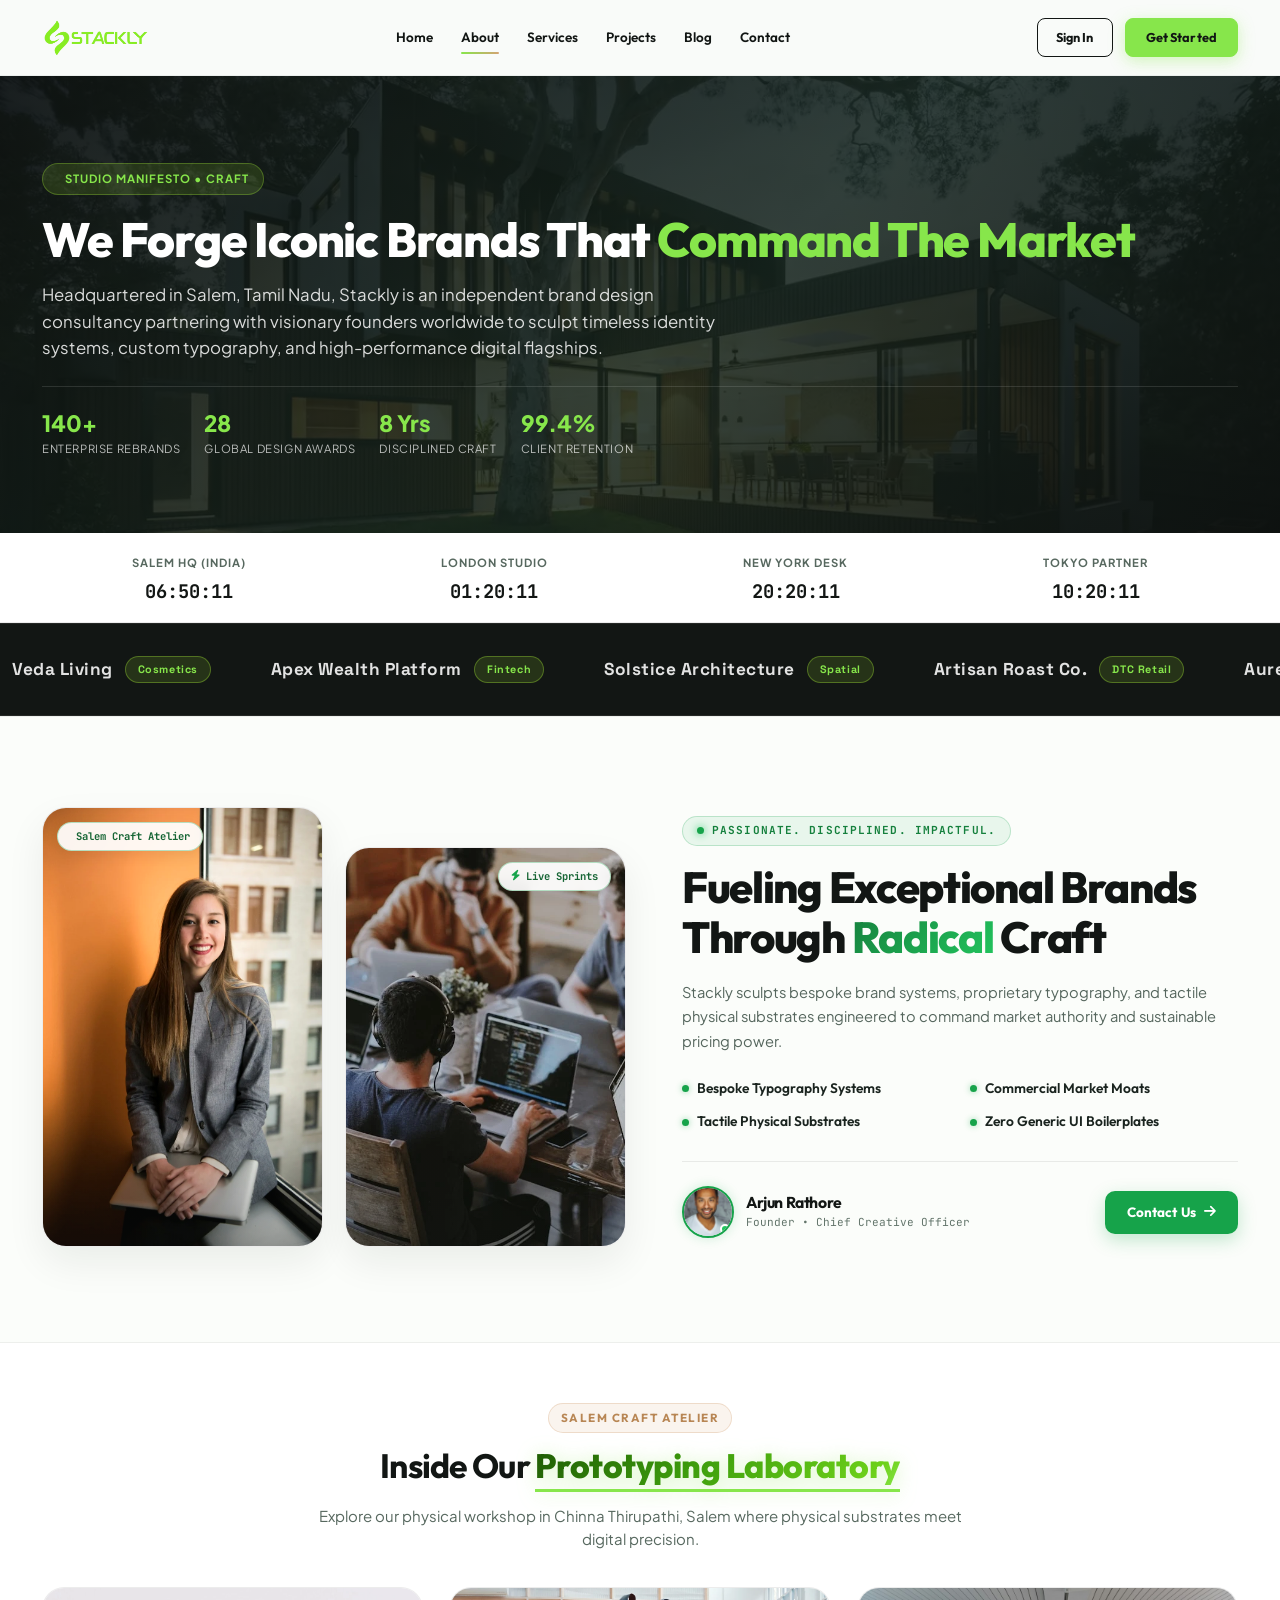
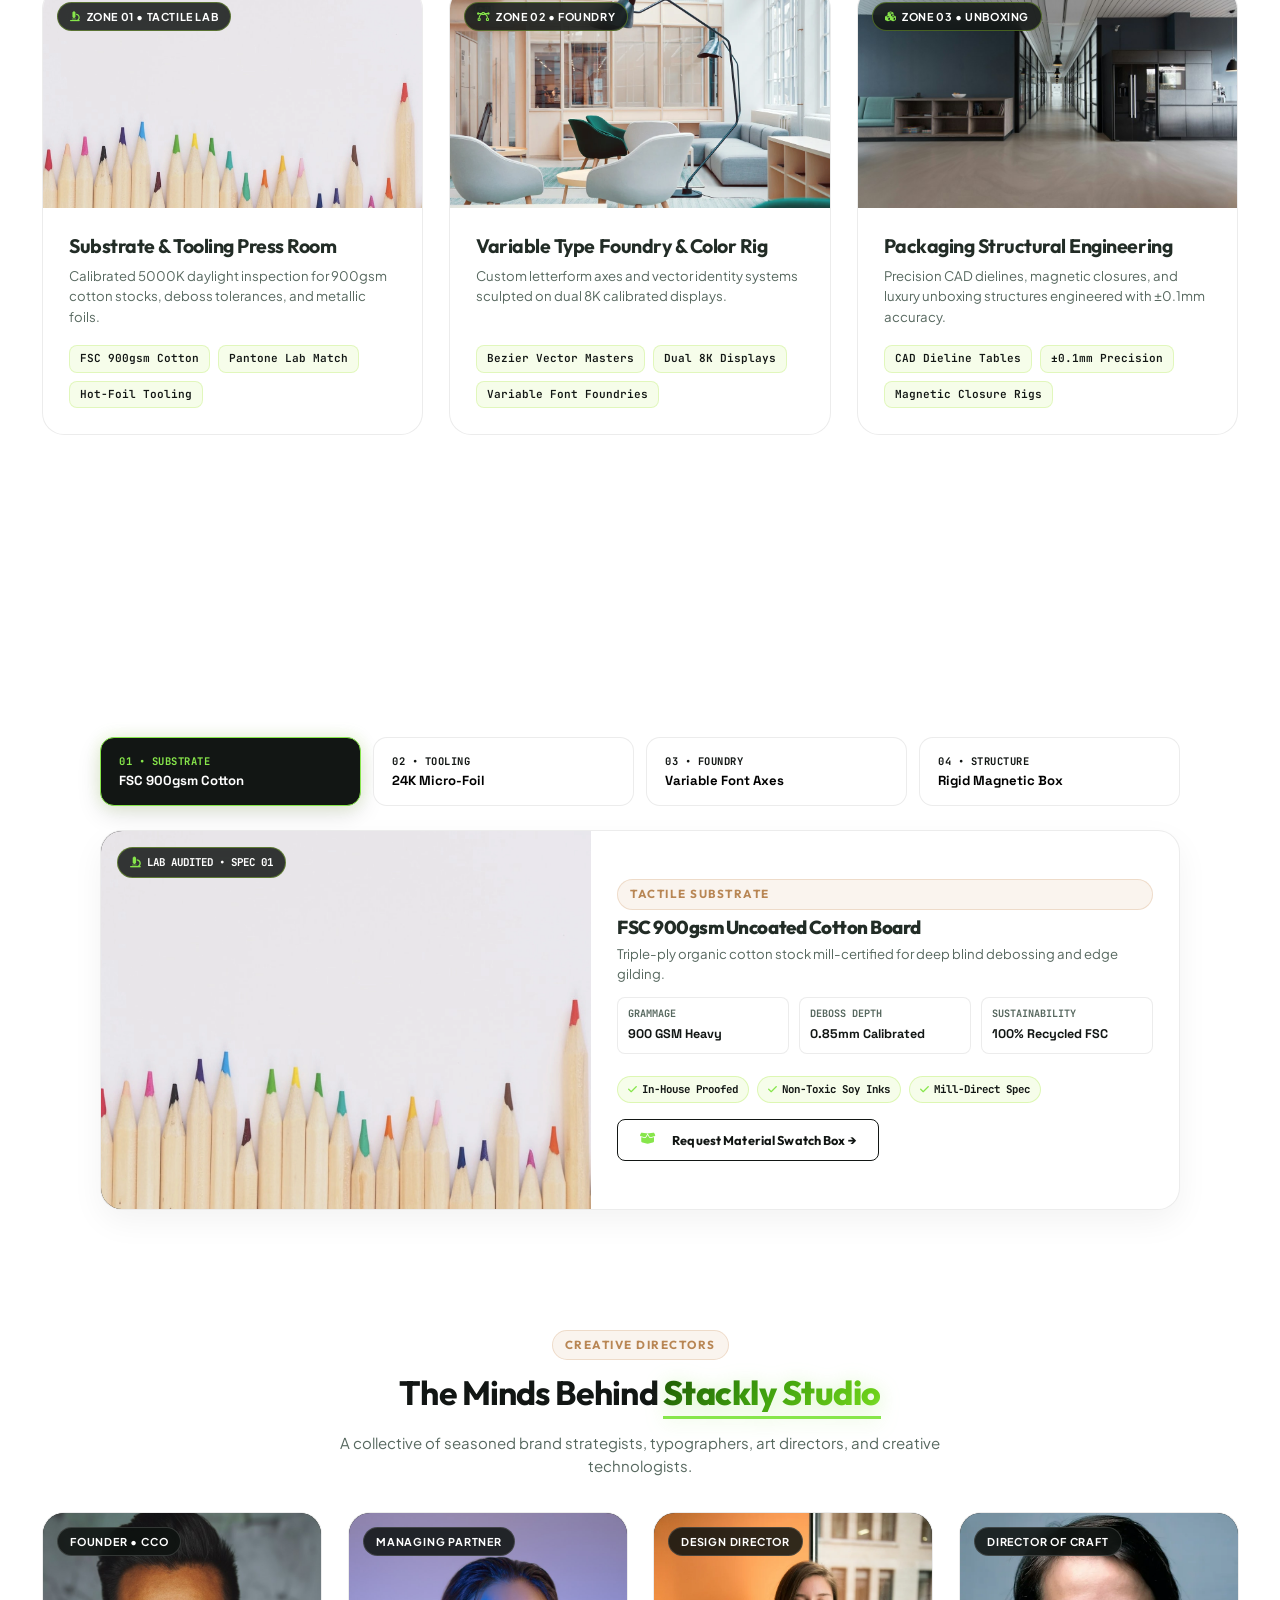
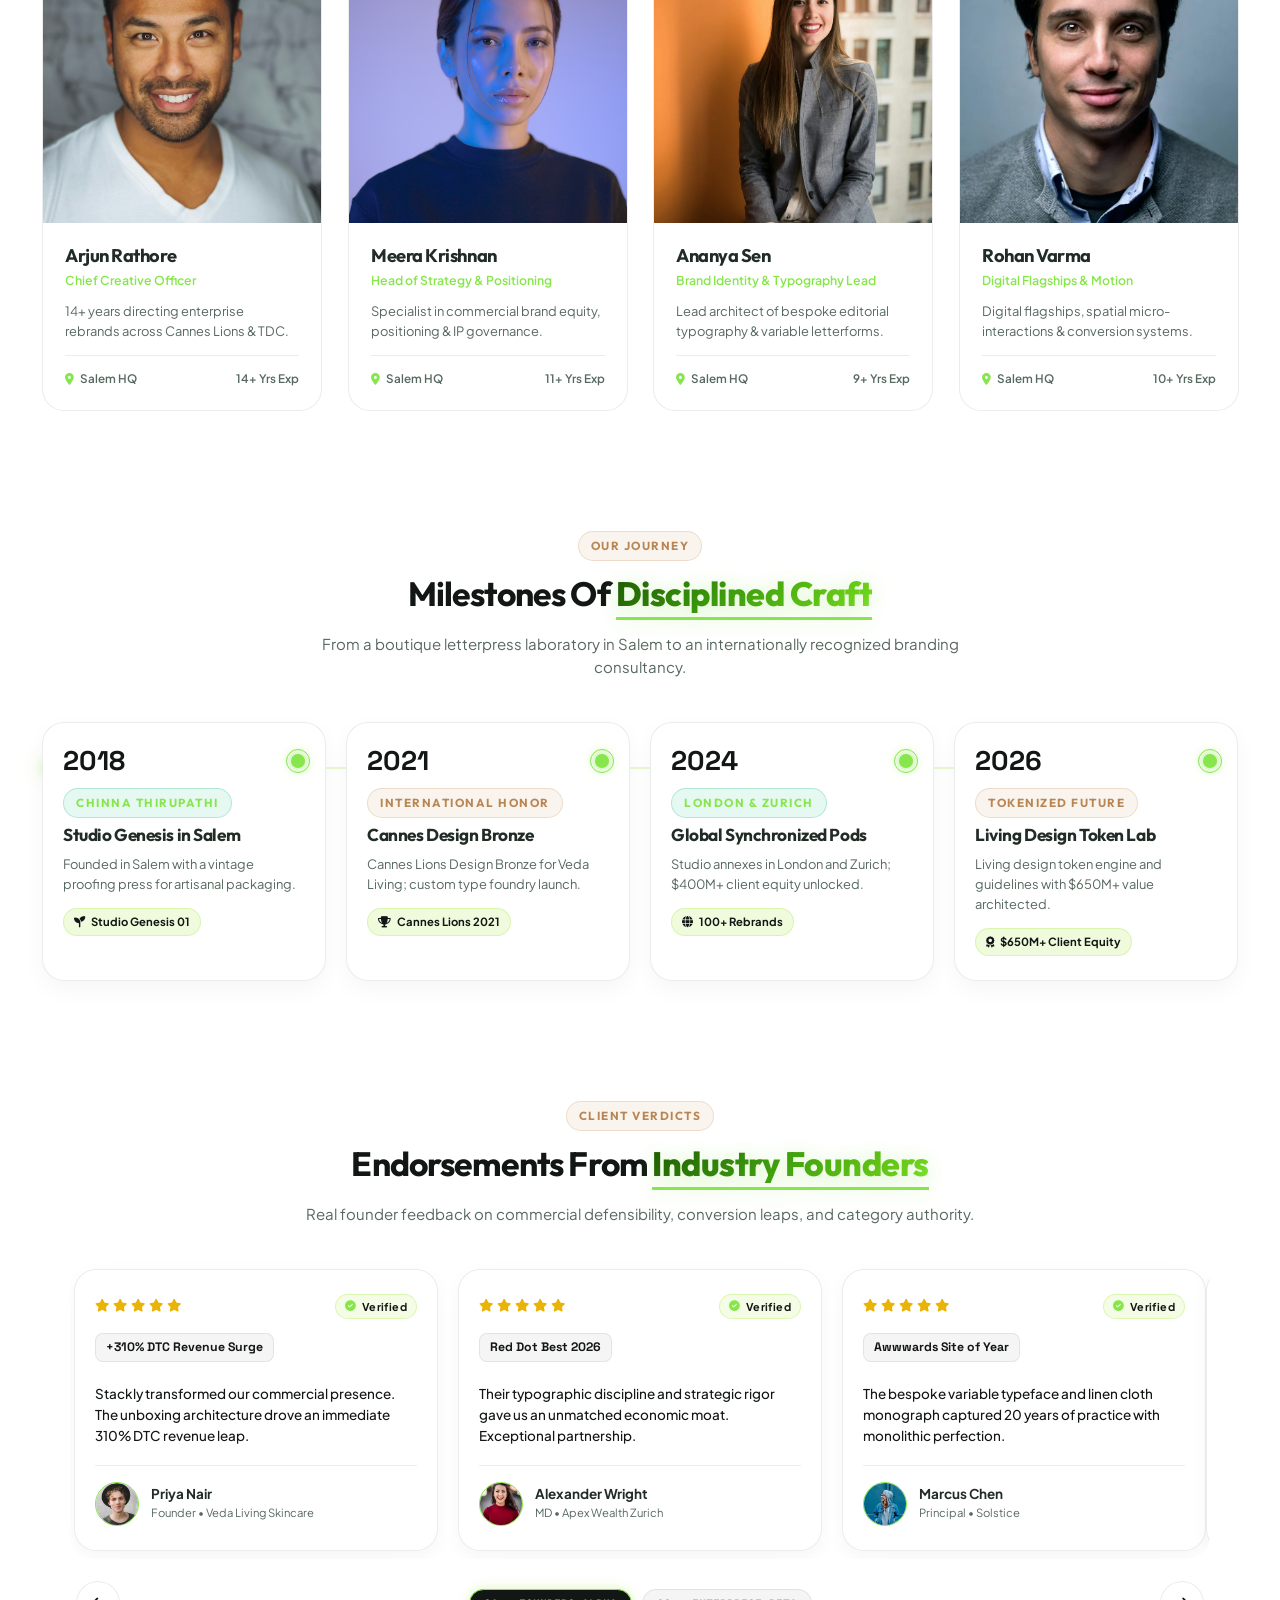
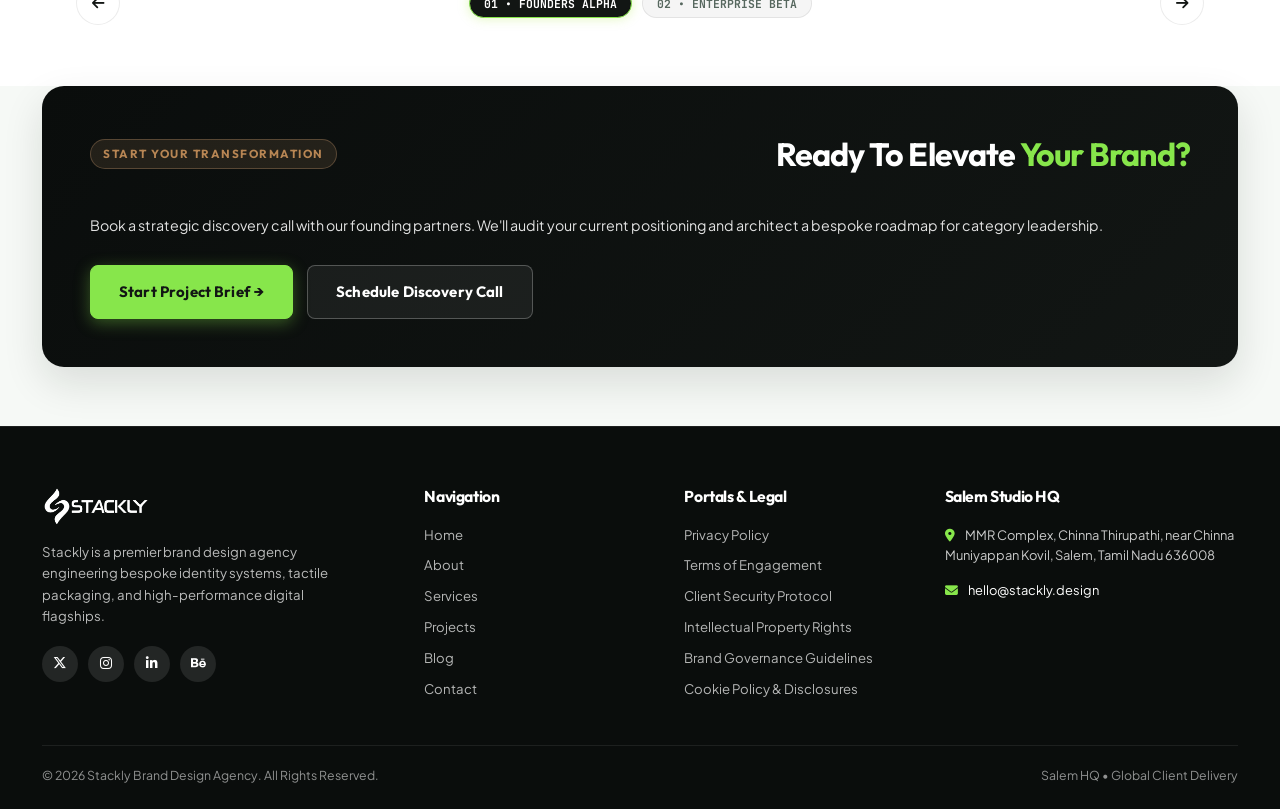
==== commit e7b0d1b3: "Add files via upload" ====
--- a/about.html
+++ b/about.html
@@ -13,6 +13,18 @@
     <link rel="stylesheet" href="style.css">
 </head>
 <body>
+    <div class="stackly-preloader" id="stacklyPreloader">
+        <div class="preloader-brand">
+            <img src="assets/logo.webp" alt="Stackly Studio">
+        </div>
+        <div class="preloader-bar-wrap">
+            <div class="preloader-bar-fill" id="preloaderFill"></div>
+        </div>
+        <div class="preloader-meta">
+            <span>SYNCHRONIZING CANVAS</span>
+            <span id="preloaderCounter">0%</span>
+        </div>
+    </div>
 
     <header class="site-header">
         <div class="container header-container">
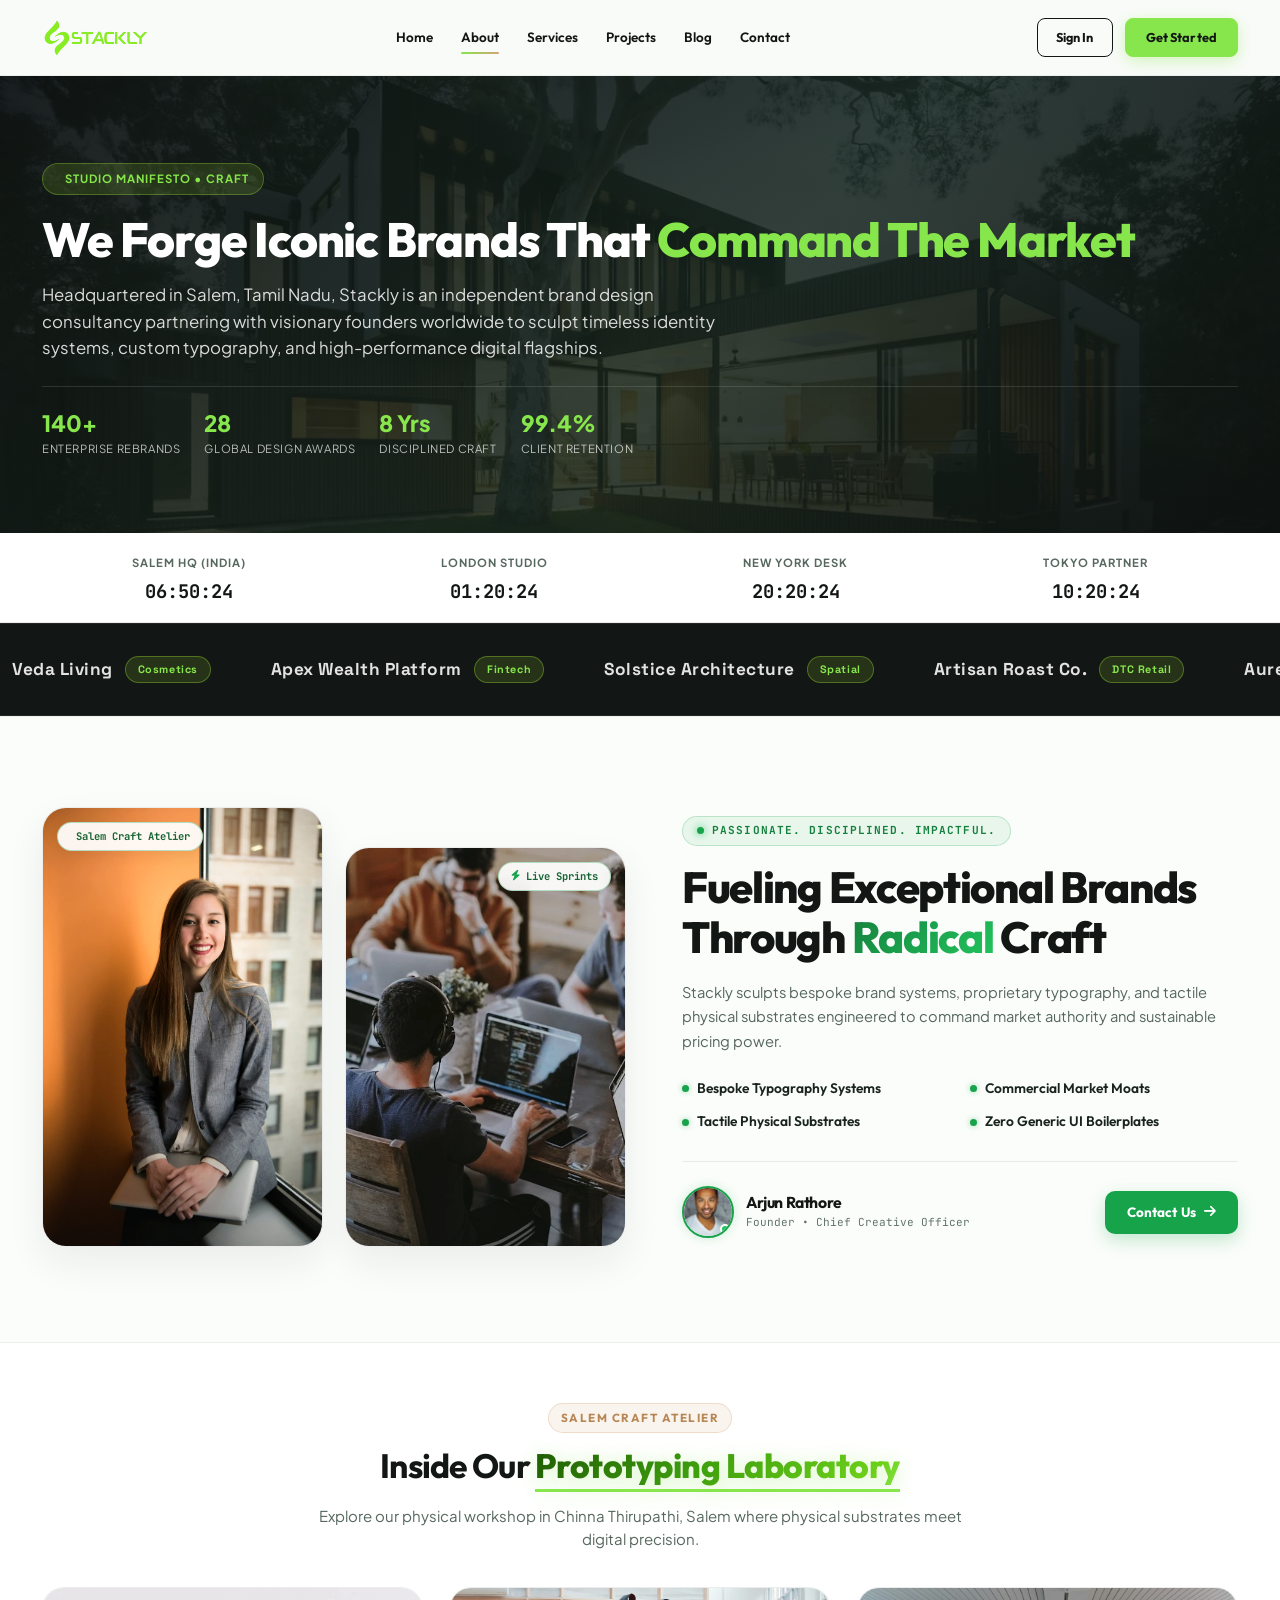
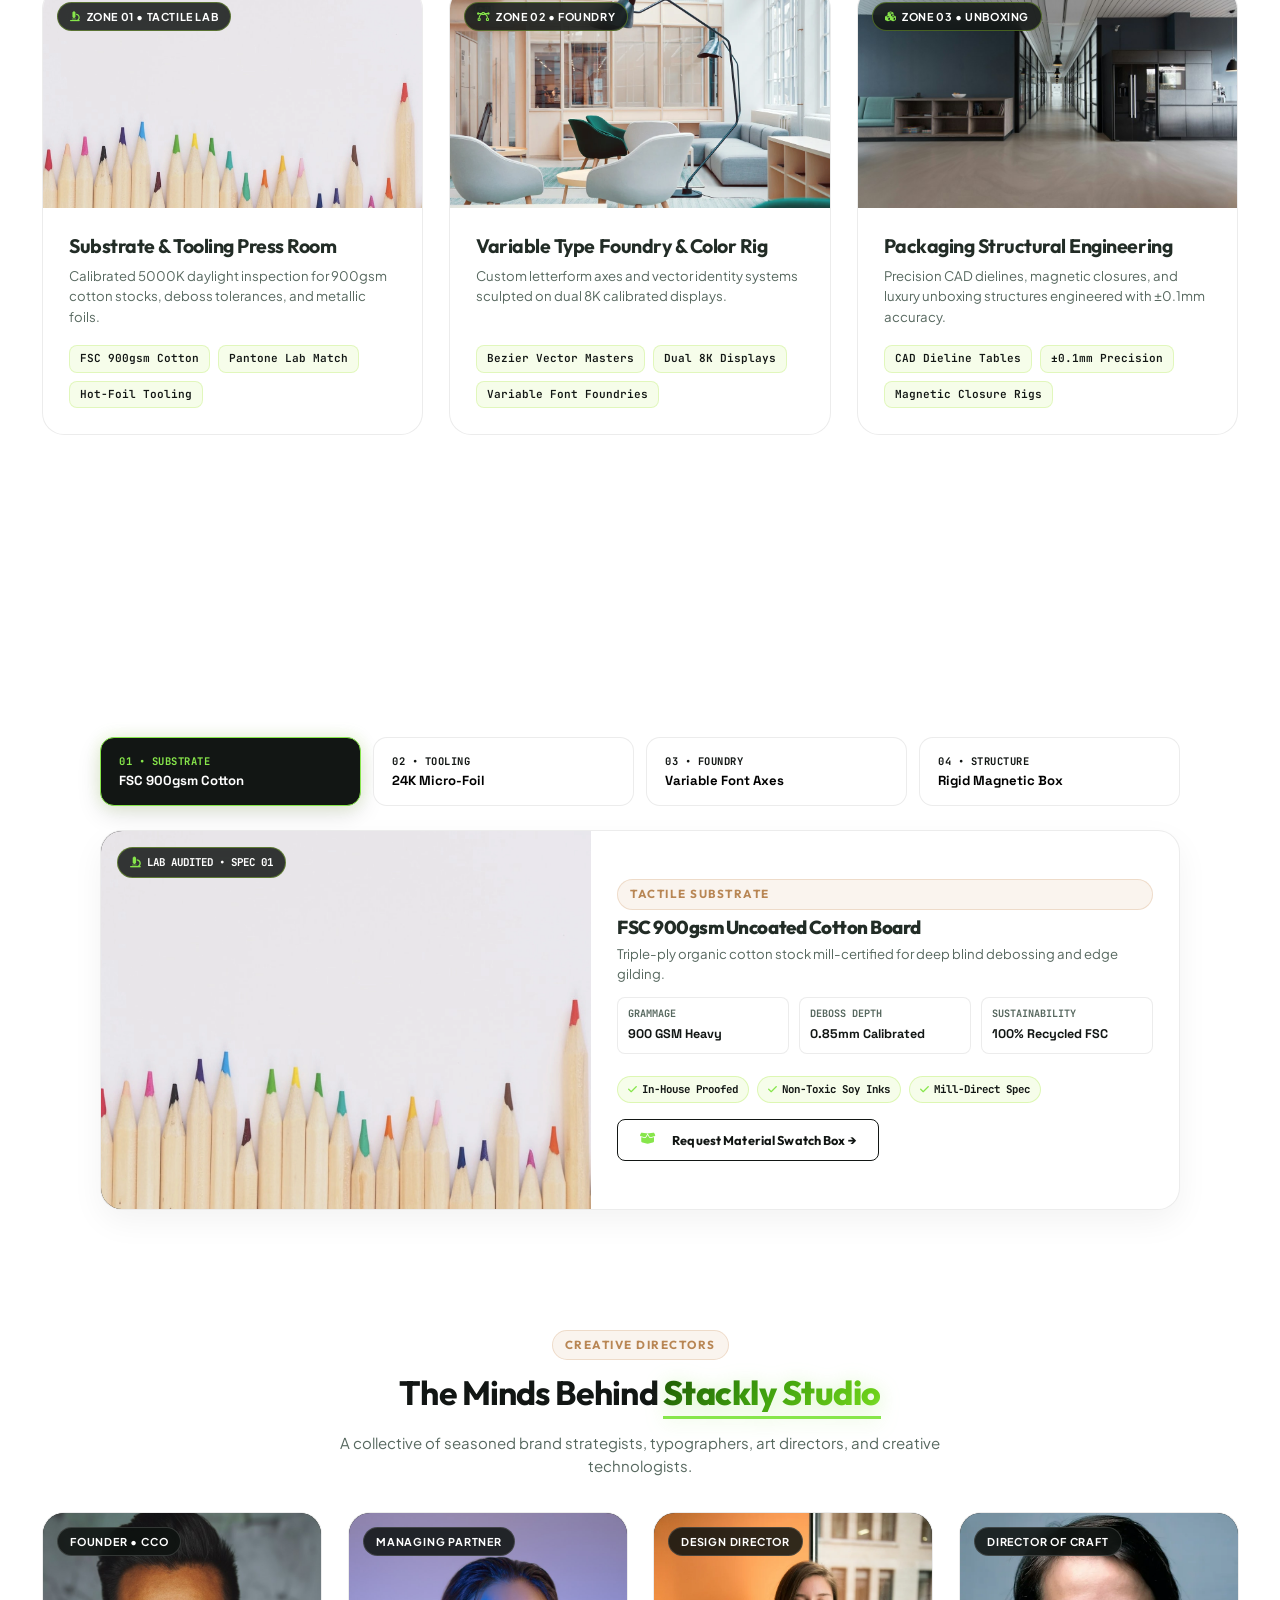
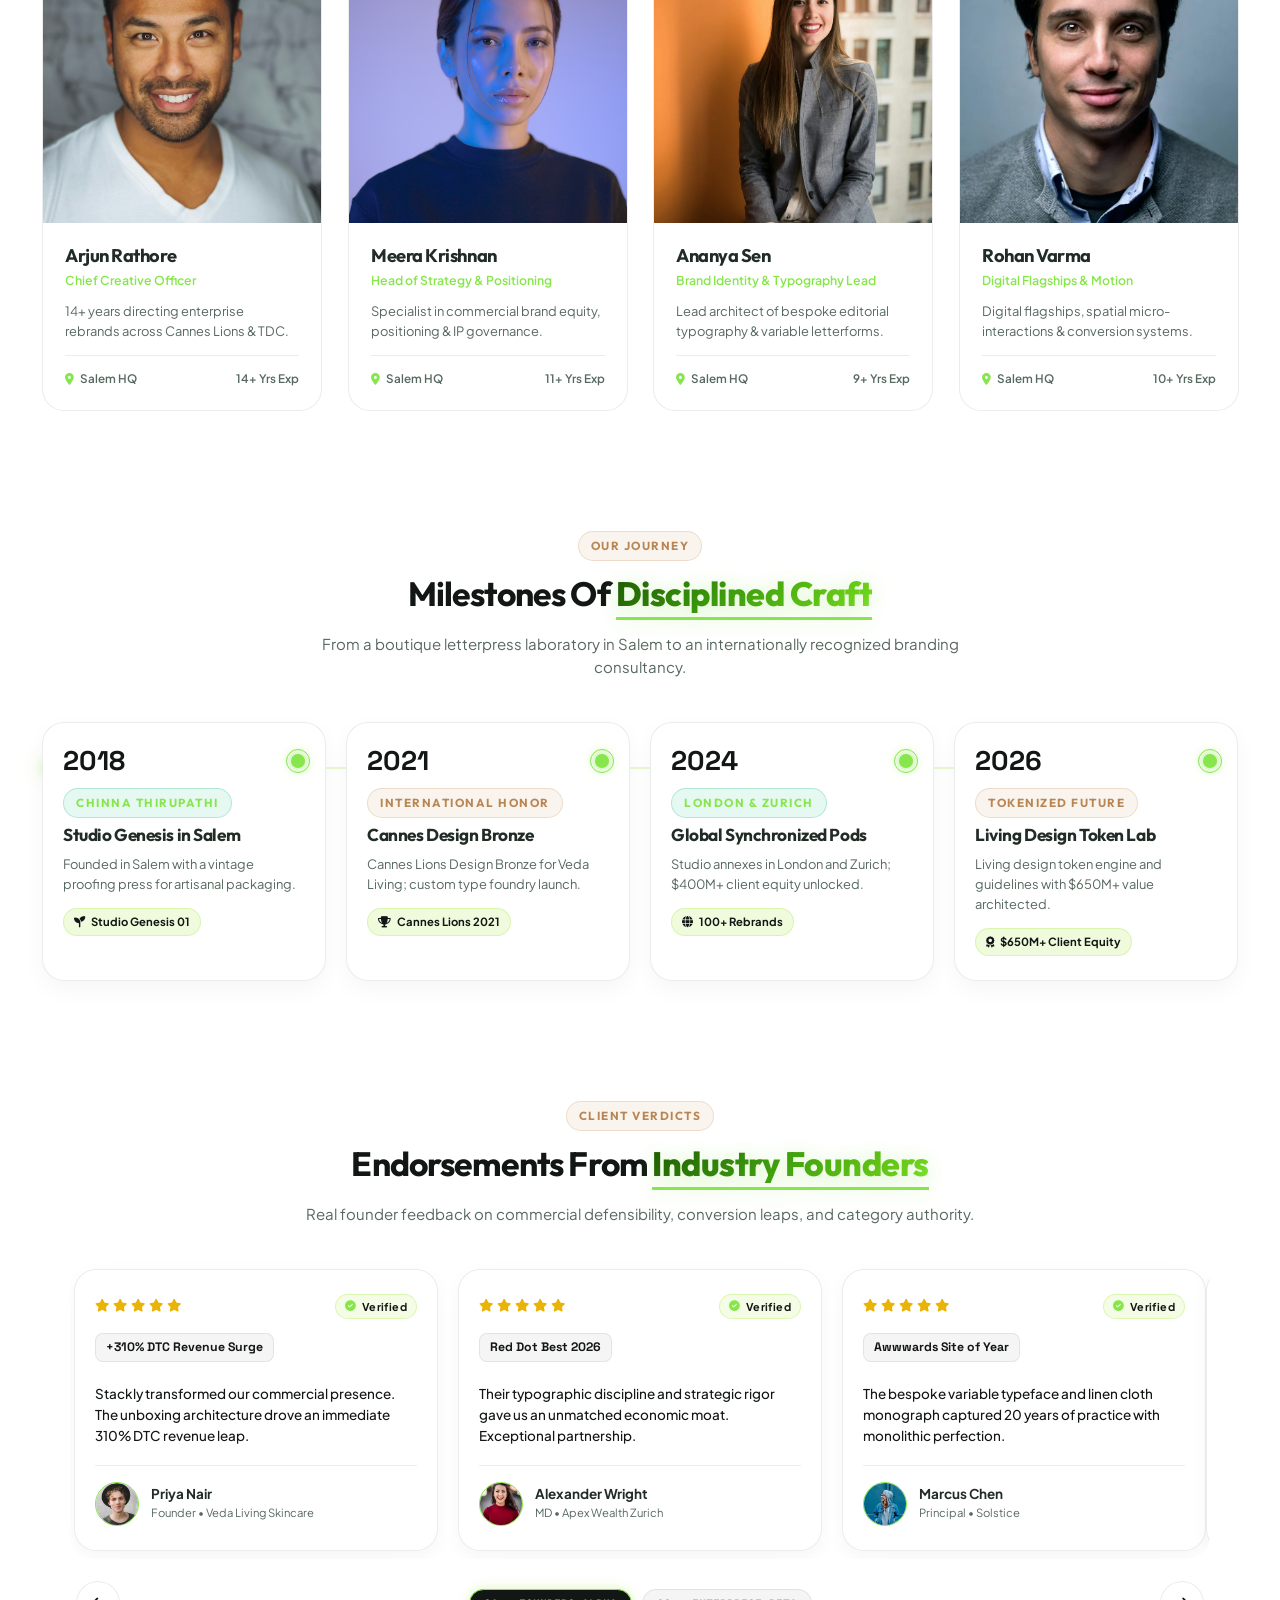
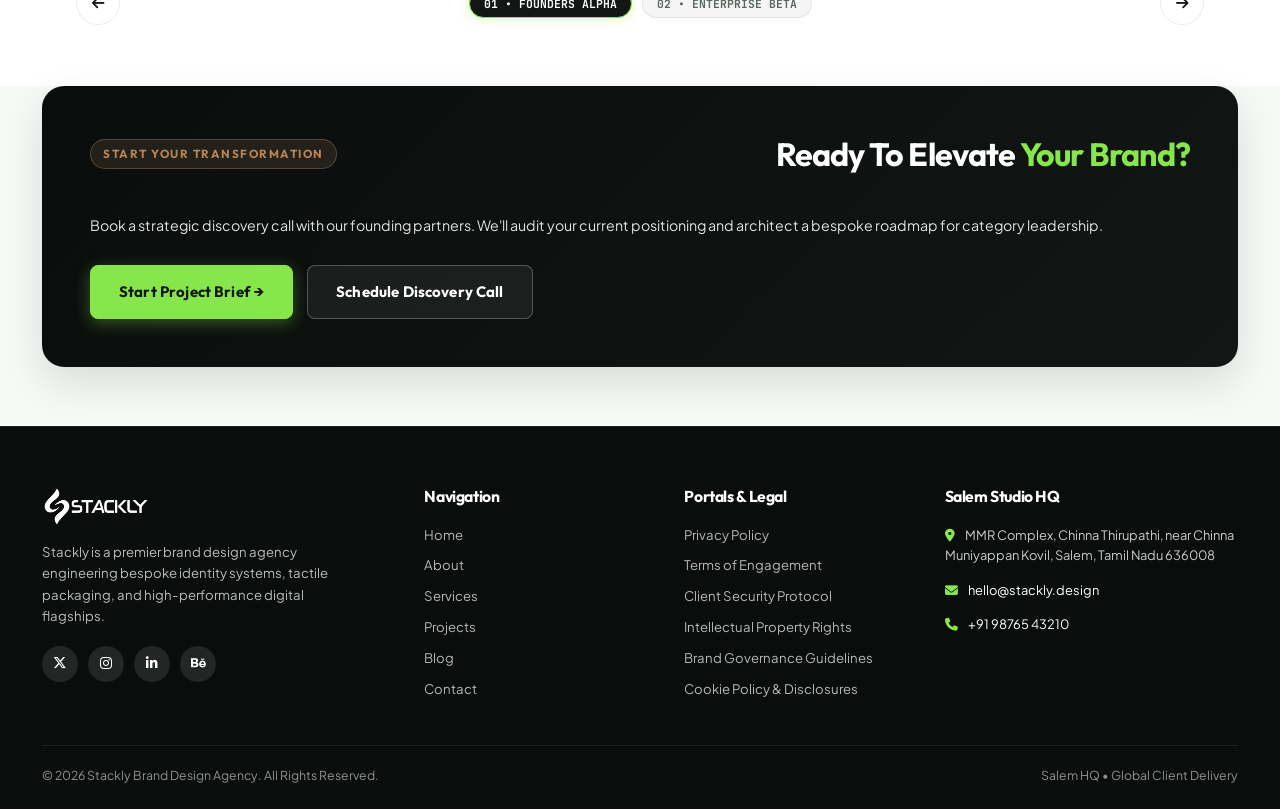
==== commit 3adc85e6: "Add files via upload" ====
--- a/about.html
+++ b/about.html
@@ -753,6 +753,10 @@
                         <i class="fas fa-envelope" style="color: var(--accent-mint); margin-right: 8px;"></i>
                         <a href="contact.html" style="color: #ffffff;">hello@stackly.design</a>
                     </p>
+                    <p class="footer-address-text">
+                        <i class="fas fa-phone" style="color: var(--accent-mint); margin-right: 8px;"></i>
+                        <a href="contact.html" style="color: #ffffff;">+91 98765 43210</a>
+                    </p>
                 </div>
             </div>
             <div class="footer-bottom-bar">
